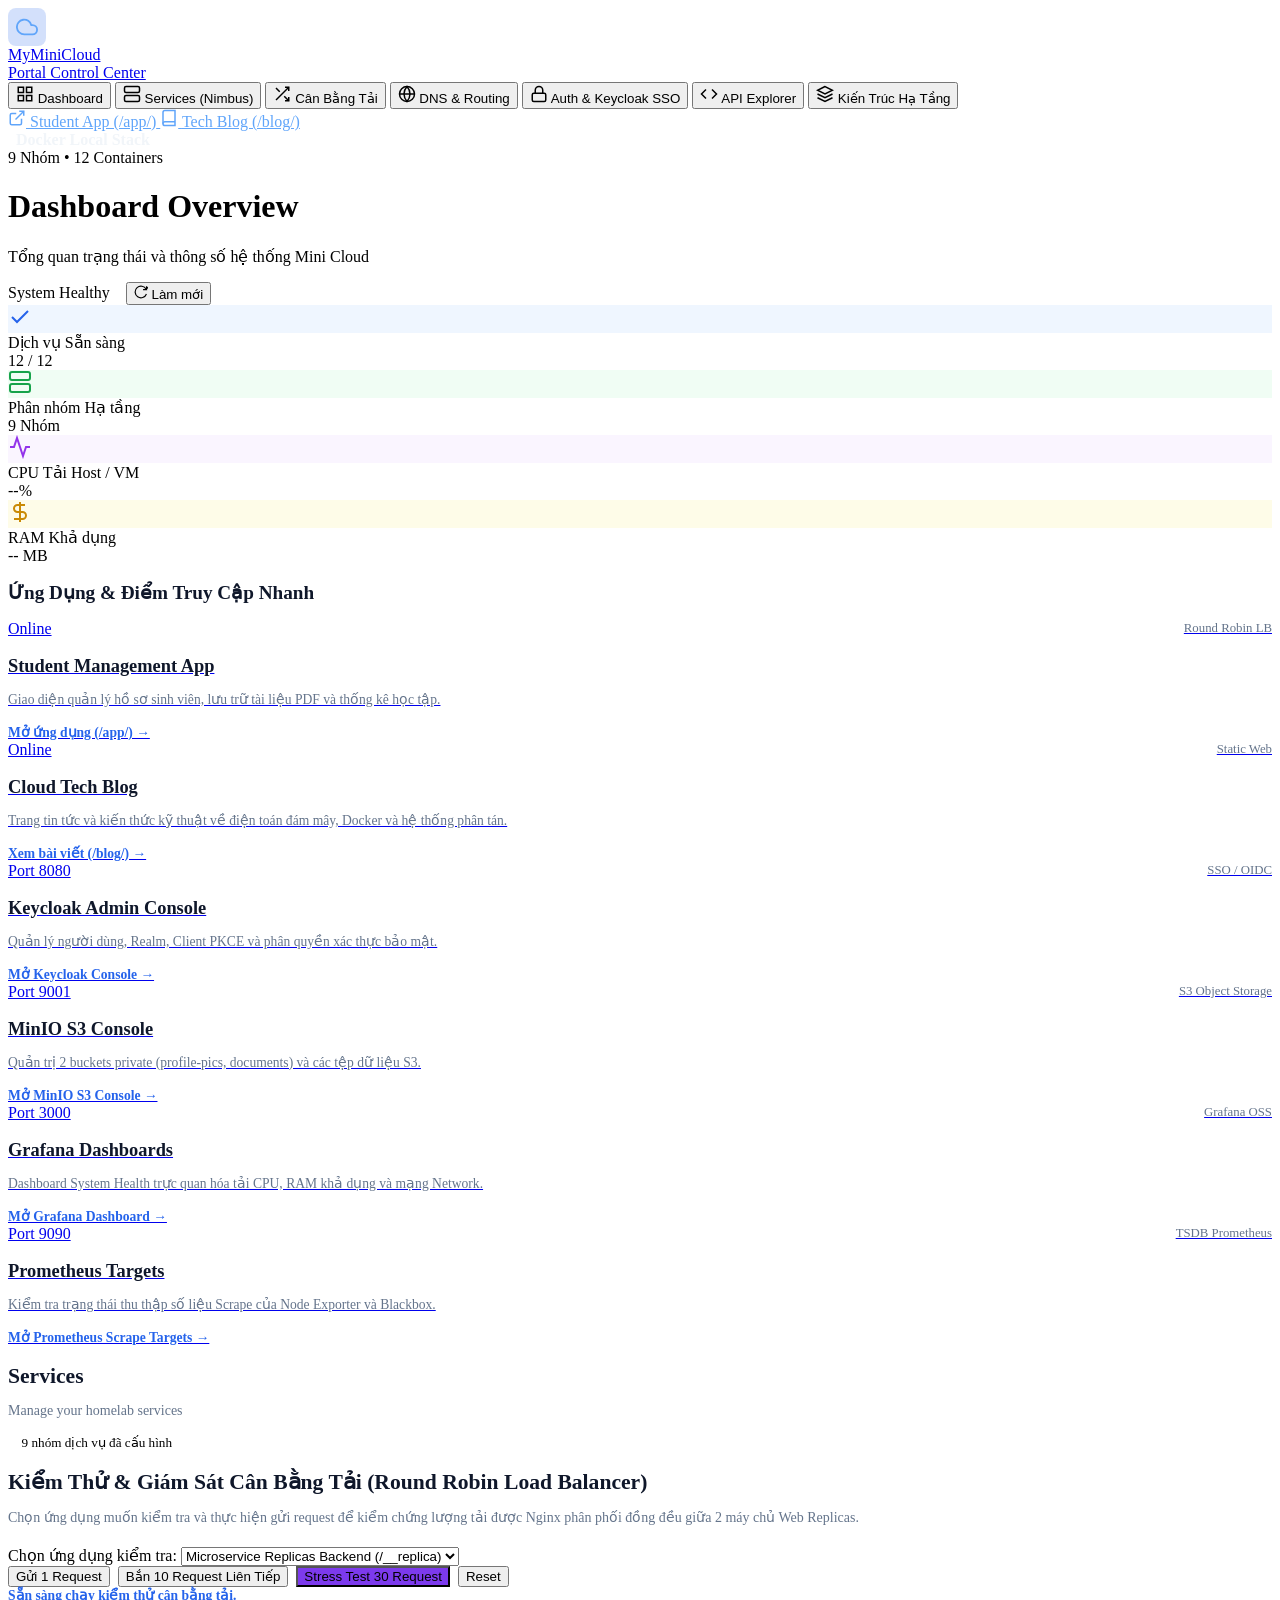
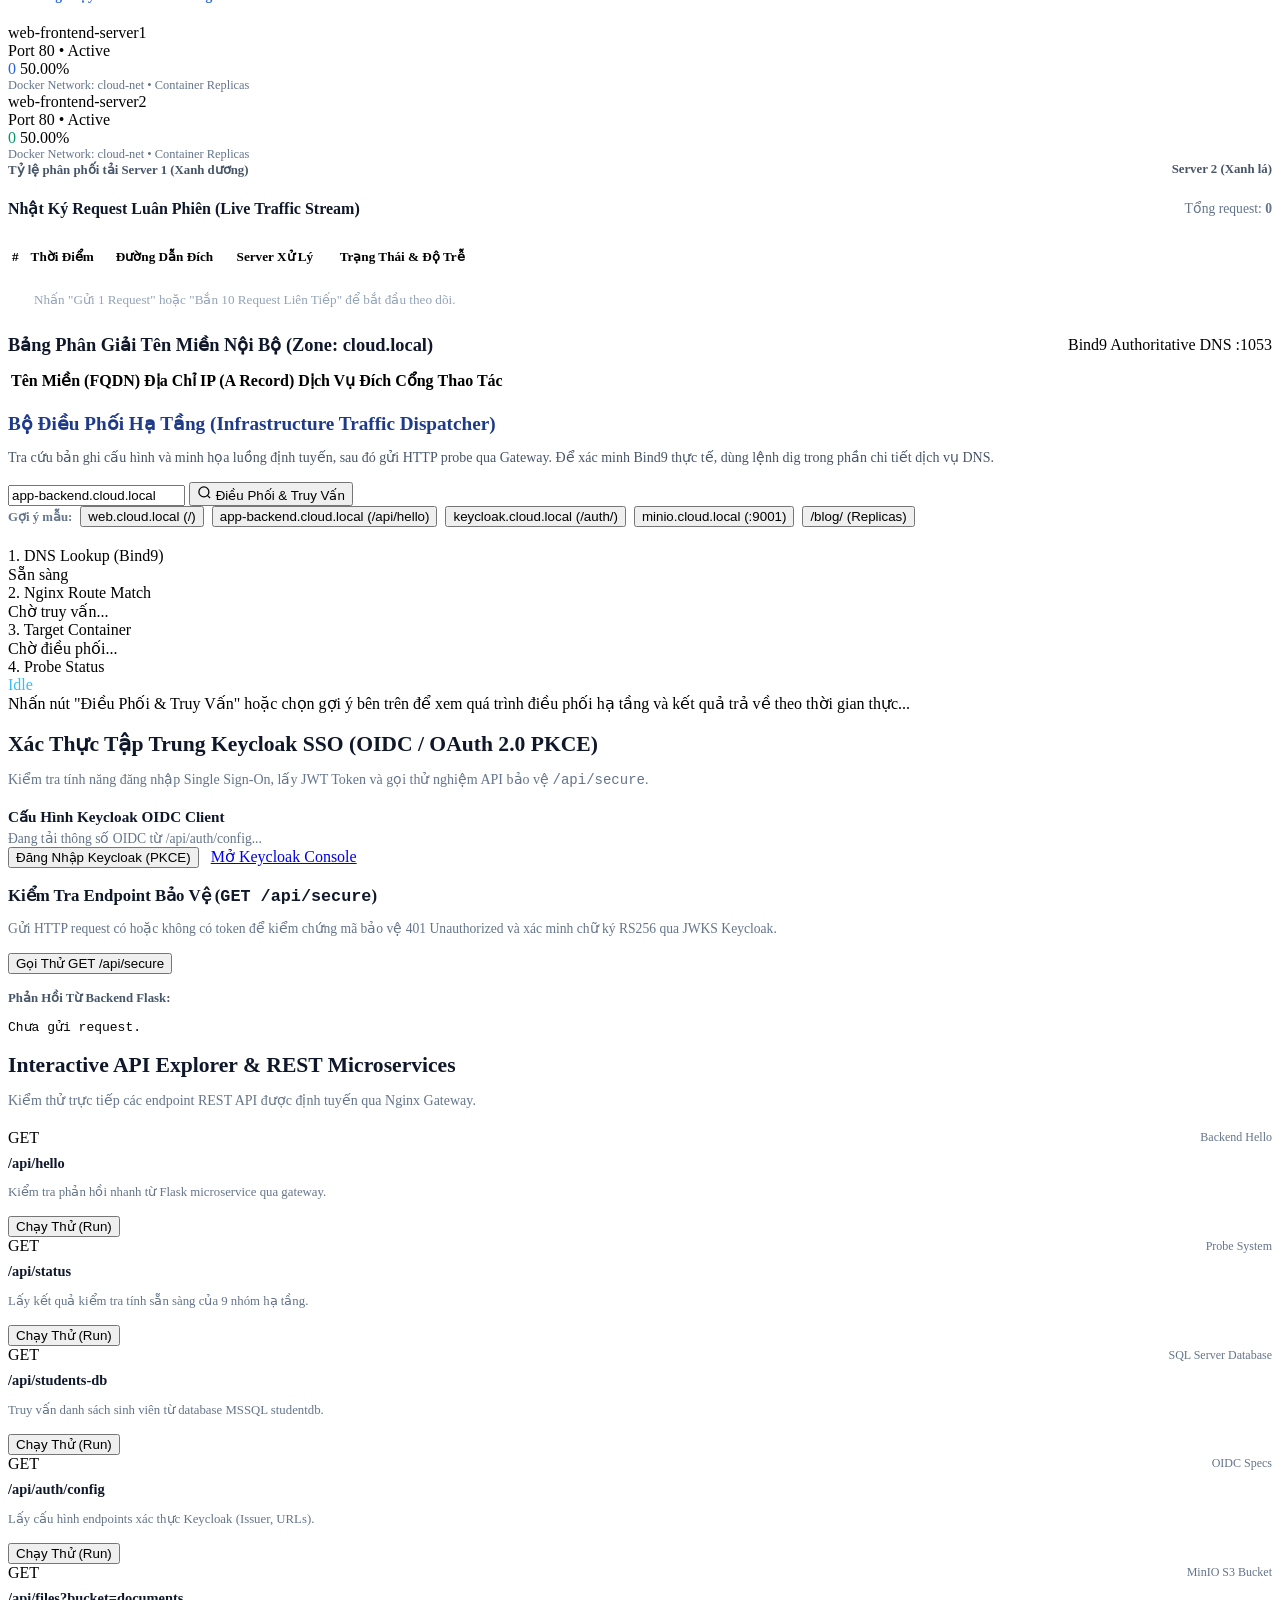
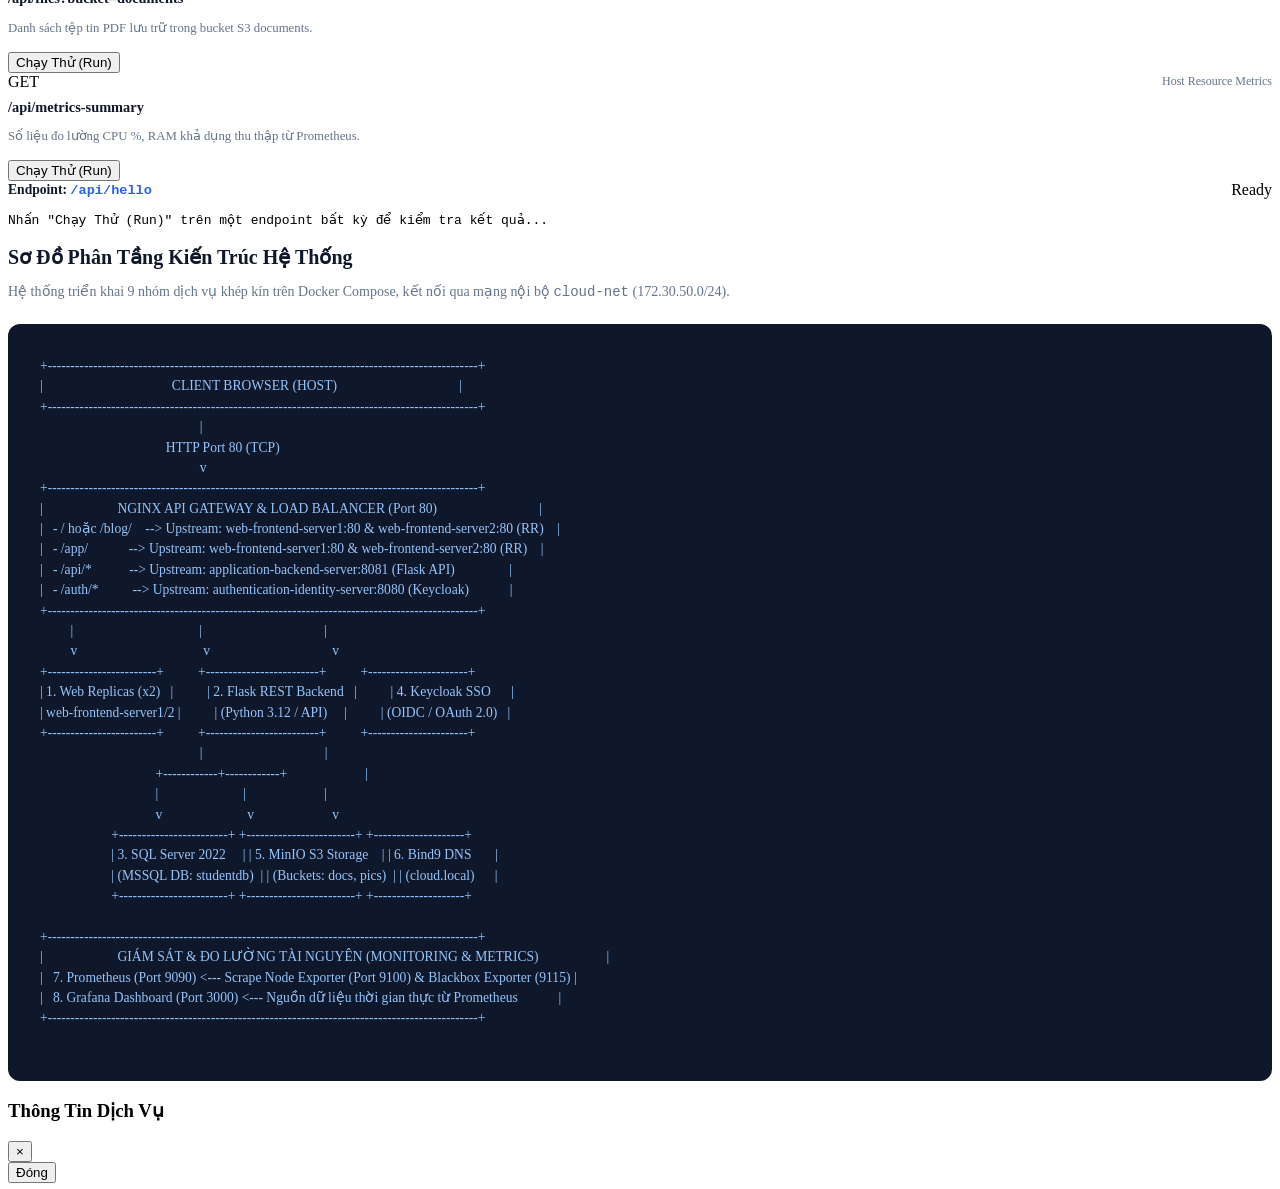
==== web/html/index.html @ 93f4e145 "fix: repair service navigation" ====
<!DOCTYPE html>
<html lang="vi">
<head>
  <meta charset="UTF-8">
  <meta name="viewport" content="width=device-width, initial-scale=1.0">
  <title>MyMiniCloud - Portal Control &amp; Infrastructure Dashboard</title>
  <link rel="icon" href="/assets/images/logo.svg" type="image/svg+xml">
  <link rel="stylesheet" href="/assets/css/common.css">
  <link rel="stylesheet" href="/assets/css/portal.css">
</head>
<body class="portal-body">

  <!-- Left Sidebar (Thanh Navigation bên trái theo thiết kế Nimbus) -->
  <aside class="portal-sidebar">
    <a href="/" class="portal-brand">
      <div class="brand-icon" style="background: rgba(37, 99, 235, 0.2); color: #60a5fa; width: 38px; height: 38px; border-radius: 8px; display: flex; align-items: center; justify-content: center;">
        <svg width="22" height="22" viewBox="0 0 24 24" fill="none" stroke="currentColor" stroke-width="2">
          <path d="M18 10h-1.26A8 8 0 1 0 9 20h9a5 5 0 0 0 0-10z"></path>
        </svg>
      </div>
      <div>
        <div class="portal-brand-title">MyMiniCloud</div>
        <div class="portal-brand-sub">Portal Control Center</div>
      </div>
    </a>

    <nav class="portal-nav-menu" aria-label="Portal Navigation">
      <button type="button" class="portal-nav-item active" data-tab="dashboard">
        <svg width="18" height="18" viewBox="0 0 24 24" fill="none" stroke="currentColor" stroke-width="2">
          <rect x="3" y="3" width="7" height="7"></rect>
          <rect x="14" y="3" width="7" height="7"></rect>
          <rect x="14" y="14" width="7" height="7"></rect>
          <rect x="3" y="14" width="7" height="7"></rect>
        </svg>
        <span>Dashboard</span>
      </button>

      <button type="button" class="portal-nav-item" data-tab="services">
        <svg width="18" height="18" viewBox="0 0 24 24" fill="none" stroke="currentColor" stroke-width="2">
          <rect x="2" y="2" width="20" height="8" rx="2" ry="2"></rect>
          <rect x="2" y="14" width="20" height="8" rx="2" ry="2"></rect>
          <line x1="6" y1="6" x2="6.01" y2="6"></line>
          <line x1="6" y1="18" x2="6.01" y2="18"></line>
        </svg>
        <span>Services (Nimbus)</span>
      </button>

      <button type="button" class="portal-nav-item" data-tab="loadbalancing">
        <svg width="18" height="18" viewBox="0 0 24 24" fill="none" stroke="currentColor" stroke-width="2">
          <polyline points="16 3 21 3 21 8"></polyline>
          <line x1="4" y1="20" x2="21" y2="3"></line>
          <polyline points="21 16 21 21 16 21"></polyline>
          <line x1="15" y1="15" x2="21" y2="21"></line>
          <line x1="4" y1="4" x2="9" y2="9"></line>
        </svg>
        <span>Cân Bằng Tải</span>
      </button>

      <button type="button" class="portal-nav-item" data-tab="dns">
        <svg width="18" height="18" viewBox="0 0 24 24" fill="none" stroke="currentColor" stroke-width="2">
          <circle cx="12" cy="12" r="10"></circle>
          <line x1="2" y1="12" x2="22" y2="12"></line>
          <path d="M12 2a15.3 15.3 0 0 1 4 10 15.3 15.3 0 0 1-4 10 15.3 15.3 0 0 1-4-10 15.3 15.3 0 0 1 4-10z"></path>
        </svg>
        <span>DNS &amp; Routing</span>
      </button>

      <button type="button" class="portal-nav-item" data-tab="auth">
        <svg width="18" height="18" viewBox="0 0 24 24" fill="none" stroke="currentColor" stroke-width="2">
          <rect x="3" y="11" width="18" height="11" rx="2" ry="2"></rect>
          <path d="M7 11V7a5 5 0 0 1 10 0v4"></path>
        </svg>
        <span>Auth &amp; Keycloak SSO</span>
      </button>

      <button type="button" class="portal-nav-item" data-tab="apidoc">
        <svg width="18" height="18" viewBox="0 0 24 24" fill="none" stroke="currentColor" stroke-width="2">
          <polyline points="16 18 22 12 16 6"></polyline>
          <polyline points="8 6 2 12 8 18"></polyline>
        </svg>
        <span>API Explorer</span>
      </button>

      <button type="button" class="portal-nav-item" data-tab="architecture">
        <svg width="18" height="18" viewBox="0 0 24 24" fill="none" stroke="currentColor" stroke-width="2">
          <polygon points="12 2 2 7 12 12 22 7 12 2"></polygon>
          <polyline points="2 17 12 22 22 17"></polyline>
          <polyline points="2 12 12 17 22 12"></polyline>
        </svg>
        <span>Kiến Trúc Hạ Tầng</span>
      </button>

      <div class="portal-nav-divider"></div>

      <a href="/app/" class="portal-nav-item" style="color: #60a5fa;">
        <svg width="18" height="18" viewBox="0 0 24 24" fill="none" stroke="currentColor" stroke-width="2">
          <path d="M18 13v6a2 2 0 0 1-2 2H5a2 2 0 0 1-2-2V8a2 2 0 0 1 2-2h6"></path>
          <polyline points="15 3 21 3 21 9"></polyline>
          <line x1="10" y1="14" x2="21" y2="3"></line>
        </svg>
        <span>Student App (/app/)</span>
      </a>

      <a href="/blog/" class="portal-nav-item" style="color: #60a5fa;">
        <svg width="18" height="18" viewBox="0 0 24 24" fill="none" stroke="currentColor" stroke-width="2">
          <path d="M4 19.5A2.5 2.5 0 0 1 6.5 17H20"></path>
          <path d="M6.5 2H20v20H6.5A2.5 2.5 0 0 1 4 19.5v-15A2.5 2.5 0 0 1 6.5 2z"></path>
        </svg>
        <span>Tech Blog (/blog/)</span>
      </a>
    </nav>

    <div class="portal-sidebar-footer">
      <div style="display: flex; align-items: center; gap: 0.5rem;">
        <span class="nimbus-status-dot"></span>
        <span style="font-weight: 600; color: #f1f5f9;">Docker Local Stack</span>
      </div>
      <div>9 Nhóm • 12 Containers</div>
    </div>
  </aside>

  <!-- Main Content Wrapper -->
  <div class="portal-main-wrapper">
    
    <!-- Topbar -->
    <header class="portal-topbar">
      <div class="topbar-page-info">
        <h1 id="portal-topbar-title">Dashboard Overview</h1>
        <p id="portal-topbar-desc">Tổng quan trạng thái và thông số hệ thống Mini Cloud</p>
      </div>

      <div style="display: flex; align-items: center; gap: 1rem;">
        <span class="badge badge-healthy" id="topbar-overall-badge">System Healthy</span>
        <button type="button" class="btn btn-secondary btn-sm" id="btn-refresh-portal-status" title="Làm mới trạng thái">
          <svg width="14" height="14" viewBox="0 0 24 24" fill="none" stroke="currentColor" stroke-width="2">
            <path d="M21.5 2v6h-6M21.34 15.57a10 10 0 1 1-.57-8.38l5.67-5.67"></path>
          </svg>
          Làm mới
        </button>
      </div>
    </header>

    <!-- Page Content Container -->
    <main class="portal-content-container">

      <!-- ================================================================= -->
      <!-- TAB 1: DASHBOARD (Overview Stats) -->
      <!-- ================================================================= -->
      <section class="portal-tab-pane active" id="tab-dashboard">
        
        <!-- Metrics Row (Làm tròn 2 chữ số sau dấu phẩy) -->
        <div class="overview-stats-grid">
          <div class="overview-stat-card">
            <div class="overview-icon-wrap" style="background-color: #eff6ff; color: #2563eb;">
              <svg width="24" height="24" viewBox="0 0 24 24" fill="none" stroke="currentColor" stroke-width="2">
                <polyline points="20 6 9 17 4 12"></polyline>
              </svg>
            </div>
            <div>
              <div class="stat-label-sm">Dịch vụ Sẵn sàng</div>
              <div class="stat-val-big" id="dash-stat-reachable">12 / 12</div>
            </div>
          </div>

          <div class="overview-stat-card">
            <div class="overview-icon-wrap" style="background-color: #f0fdf4; color: #16a34a;">
              <svg width="24" height="24" viewBox="0 0 24 24" fill="none" stroke="currentColor" stroke-width="2">
                <rect x="2" y="2" width="20" height="8" rx="2" ry="2"></rect>
                <rect x="2" y="14" width="20" height="8" rx="2" ry="2"></rect>
              </svg>
            </div>
            <div>
              <div class="stat-label-sm">Phân nhóm Hạ tầng</div>
              <div class="stat-val-big" id="dash-stat-groups">9 Nhóm</div>
            </div>
          </div>

          <div class="overview-stat-card">
            <div class="overview-icon-wrap" style="background-color: #faf5ff; color: #9333ea;">
              <svg width="24" height="24" viewBox="0 0 24 24" fill="none" stroke="currentColor" stroke-width="2">
                <path d="M22 12h-4l-3 9L9 3l-3 9H2"></path>
              </svg>
            </div>
            <div>
              <div class="stat-label-sm">CPU Tải Host / VM</div>
              <div class="stat-val-big" id="dash-stat-cpu">--%</div>
            </div>
          </div>

          <div class="overview-stat-card">
            <div class="overview-icon-wrap" style="background-color: #fefce8; color: #ca8a04;">
              <svg width="24" height="24" viewBox="0 0 24 24" fill="none" stroke="currentColor" stroke-width="2">
                <path d="M12 2v20M17 5H9.5a3.5 3.5 0 0 0 0 7h5a3.5 3.5 0 0 1 0 7H6"></path>
              </svg>
            </div>
            <div>
              <div class="stat-label-sm">RAM Khả dụng</div>
              <div class="stat-val-big" id="dash-stat-ram">-- MB</div>
            </div>
          </div>
        </div>

        <!-- Quick Access App Grid -->
        <h2 style="font-size: 1.2rem; font-weight: 700; color: #0f172a; margin-bottom: 1rem;">Ứng Dụng &amp; Điểm Truy Cập Nhanh</h2>
        <div class="quick-app-grid">
          
          <a href="/app/" class="quick-app-tile">
            <div>
              <div style="display: flex; align-items: center; justify-content: space-between; margin-bottom: 0.75rem;">
                <span class="badge badge-healthy">Online</span>
                <span style="font-size: 0.8rem; color: #64748b;">Round Robin LB</span>
              </div>
              <h3 style="font-size: 1.15rem; font-weight: 700; margin-bottom: 0.35rem; color: #0f172a;">Student Management App</h3>
              <p style="font-size: 0.85rem; color: #64748b; margin-bottom: 1rem;">
                Giao diện quản lý hồ sơ sinh viên, lưu trữ tài liệu PDF và thống kê học tập.
              </p>
            </div>
            <div style="font-size: 0.85rem; font-weight: 600; color: #2563eb; display: flex; align-items: center; gap: 0.35rem;">
              Mở ứng dụng (/app/) &rarr;
            </div>
          </a>

          <a href="/blog/" class="quick-app-tile">
            <div>
              <div style="display: flex; align-items: center; justify-content: space-between; margin-bottom: 0.75rem;">
                <span class="badge badge-healthy">Online</span>
                <span style="font-size: 0.8rem; color: #64748b;">Static Web</span>
              </div>
              <h3 style="font-size: 1.15rem; font-weight: 700; margin-bottom: 0.35rem; color: #0f172a;">Cloud Tech Blog</h3>
              <p style="font-size: 0.85rem; color: #64748b; margin-bottom: 1rem;">
                Trang tin tức và kiến thức kỹ thuật về điện toán đám mây, Docker và hệ thống phân tán.
              </p>
            </div>
            <div style="font-size: 0.85rem; font-weight: 600; color: #2563eb; display: flex; align-items: center; gap: 0.35rem;">
              Xem bài viết (/blog/) &rarr;
            </div>
          </a>

          <a href="/auth/" target="_blank" rel="noopener" class="quick-app-tile">
            <div>
              <div style="display: flex; align-items: center; justify-content: space-between; margin-bottom: 0.75rem;">
                <span class="badge badge-healthy">Port 8080</span>
                <span style="font-size: 0.8rem; color: #64748b;">SSO / OIDC</span>
              </div>
              <h3 style="font-size: 1.15rem; font-weight: 700; margin-bottom: 0.35rem; color: #0f172a;">Keycloak Admin Console</h3>
              <p style="font-size: 0.85rem; color: #64748b; margin-bottom: 1rem;">
                Quản lý người dùng, Realm, Client PKCE và phân quyền xác thực bảo mật.
              </p>
            </div>
            <div style="font-size: 0.85rem; font-weight: 600; color: #2563eb; display: flex; align-items: center; gap: 0.35rem;">
              Mở Keycloak Console &rarr;
            </div>
          </a>

          <a href="http://localhost:9001" target="_blank" rel="noopener" class="quick-app-tile">
            <div>
              <div style="display: flex; align-items: center; justify-content: space-between; margin-bottom: 0.75rem;">
                <span class="badge badge-healthy">Port 9001</span>
                <span style="font-size: 0.8rem; color: #64748b;">S3 Object Storage</span>
              </div>
              <h3 style="font-size: 1.15rem; font-weight: 700; margin-bottom: 0.35rem; color: #0f172a;">MinIO S3 Console</h3>
              <p style="font-size: 0.85rem; color: #64748b; margin-bottom: 1rem;">
                Quản trị 2 buckets private (profile-pics, documents) và các tệp dữ liệu S3.
              </p>
            </div>
            <div style="font-size: 0.85rem; font-weight: 600; color: #2563eb; display: flex; align-items: center; gap: 0.35rem;">
              Mở MinIO S3 Console &rarr;
            </div>
          </a>

          <a href="http://localhost:3000/d/mycloud-system" target="_blank" rel="noopener" class="quick-app-tile">
            <div>
              <div style="display: flex; align-items: center; justify-content: space-between; margin-bottom: 0.75rem;">
                <span class="badge badge-healthy">Port 3000</span>
                <span style="font-size: 0.8rem; color: #64748b;">Grafana OSS</span>
              </div>
              <h3 style="font-size: 1.15rem; font-weight: 700; margin-bottom: 0.35rem; color: #0f172a;">Grafana Dashboards</h3>
              <p style="font-size: 0.85rem; color: #64748b; margin-bottom: 1rem;">
                Dashboard System Health trực quan hóa tải CPU, RAM khả dụng và mạng Network.
              </p>
            </div>
            <div style="font-size: 0.85rem; font-weight: 600; color: #2563eb; display: flex; align-items: center; gap: 0.35rem;">
              Mở Grafana Dashboard &rarr;
            </div>
          </a>

          <a href="http://localhost:9090/targets" target="_blank" rel="noopener" class="quick-app-tile">
            <div>
              <div style="display: flex; align-items: center; justify-content: space-between; margin-bottom: 0.75rem;">
                <span class="badge badge-healthy">Port 9090</span>
                <span style="font-size: 0.8rem; color: #64748b;">TSDB Prometheus</span>
              </div>
              <h3 style="font-size: 1.15rem; font-weight: 700; margin-bottom: 0.35rem; color: #0f172a;">Prometheus Targets</h3>
              <p style="font-size: 0.85rem; color: #64748b; margin-bottom: 1rem;">
                Kiểm tra trạng thái thu thập số liệu Scrape của Node Exporter và Blackbox.
              </p>
            </div>
            <div style="font-size: 0.85rem; font-weight: 600; color: #2563eb; display: flex; align-items: center; gap: 0.35rem;">
              Mở Prometheus Scrape Targets &rarr;
            </div>
          </a>

        </div>
      </section>

      <!-- ================================================================= -->
      <!-- TAB 2: SERVICES (Theo chuẩn Thẻ Nimbus) -->
      <!-- ================================================================= -->
      <section class="portal-tab-pane" id="tab-services">
        <div class="services-header-row">
          <div>
            <h2 style="font-size: 1.35rem; font-weight: 800; color: #0f172a; margin-bottom: 0.25rem;">Services</h2>
            <p style="font-size: 0.875rem; color: #64748b;">Manage your homelab services</p>
          </div>
          <div>
            <span class="badge badge-healthy" style="padding: 0.5rem 0.85rem; font-size: 0.825rem;">
              9 nhóm dịch vụ đã cấu hình
            </span>
          </div>
        </div>

        <!-- Nimbus Services Grid (3 Cột) -->
        <div class="services-nimbus-grid" id="nimbus-services-grid">
          <!-- Rendered dynamically by portal.js -->
        </div>
      </section>

      <!-- ================================================================= -->
      <!-- TAB 3: LOAD BALANCING (Cân Bằng Tải Replicas - Dedicated Section) -->
      <!-- ================================================================= -->
      <section class="portal-tab-pane" id="tab-loadbalancing">
        <div class="lb-control-card">
          <div style="margin-bottom: 1.25rem;">
            <h2 style="font-size: 1.35rem; font-weight: 800; color: #0f172a; margin-bottom: 0.35rem;">
              Kiểm Thử &amp; Giám Sát Cân Bằng Tải (Round Robin Load Balancer)
            </h2>
            <p style="font-size: 0.875rem; color: #64748b;">
              Chọn ứng dụng muốn kiểm tra và thực hiện gửi request để kiểm chứng lượng tải được Nginx phân phối đồng đều giữa 2 máy chủ Web Replicas.
            </p>
          </div>

          <!-- Selector & Controls -->
          <div class="lb-toolbar-row">
            <div class="lb-select-group">
              <label for="lb-app-select" class="lb-select-label">Chọn ứng dụng kiểm tra:</label>
              <select id="lb-app-select" class="lb-app-select">
                <option value="/__replica">Microservice Replicas Backend (/__replica)</option>
                <option value="/blog/">Web Replicas - Static Blog (/blog/)</option>
                <option value="/app/">Web Replicas - Student App (/app/)</option>
                <option value="/">Portal Control Gateway (/)</option>
              </select>
            </div>

            <div style="display: flex; gap: 0.5rem; flex-wrap: wrap;">
              <button type="button" class="btn btn-secondary btn-sm" id="btn-lb-run-1">
                Gửi 1 Request
              </button>
              <button type="button" class="btn btn-primary btn-sm" id="btn-lb-run-10">
                Bắn 10 Request Liên Tiếp
              </button>
              <button type="button" class="btn btn-primary btn-sm" id="btn-lb-run-30" style="background-color: #7c3aed;">
                Stress Test 30 Request
              </button>
              <button type="button" class="btn btn-secondary btn-sm" id="btn-lb-reset" title="Đặt lại bộ đếm">
                Reset
              </button>
            </div>
          </div>

          <div style="font-size: 0.85rem; color: #2563eb; font-weight: 600; margin-bottom: 1.25rem;" id="lb-test-status-text">
            Sẵn sàng chạy kiểm thử cân bằng tải.
          </div>

          <!-- 2 Server Cards -->
          <div class="lb-servers-display">
            <!-- Server 1 -->
            <div class="lb-server-metric-box" id="lb-box-server1">
              <div class="lb-server-top">
                <div class="lb-server-title">web-frontend-server1</div>
                <span class="badge badge-healthy">Port 80 • Active</span>
              </div>
              <div class="lb-stat-count-row">
                <span class="lb-stat-number" style="color: #2563eb;" id="lb-count-server1">0</span>
                <span class="lb-stat-percent" id="lb-pct-server1">50.00%</span>
              </div>
              <div class="lb-meter-track">
                <div class="lb-meter-fill lb-fill-s1" id="lb-bar-server1" style="width: 50%;"></div>
              </div>
              <div style="font-size: 0.775rem; color: #64748b;">Docker Network: cloud-net • Container Replicas</div>
            </div>

            <!-- Server 2 -->
            <div class="lb-server-metric-box" id="lb-box-server2">
              <div class="lb-server-top">
                <div class="lb-server-title">web-frontend-server2</div>
                <span class="badge badge-healthy">Port 80 • Active</span>
              </div>
              <div class="lb-stat-count-row">
                <span class="lb-stat-number" style="color: #059669;" id="lb-count-server2">0</span>
                <span class="lb-stat-percent" id="lb-pct-server2">50.00%</span>
              </div>
              <div class="lb-meter-track">
                <div class="lb-meter-fill lb-fill-s2" id="lb-bar-server2" style="width: 50%;"></div>
              </div>
              <div style="font-size: 0.775rem; color: #64748b;">Docker Network: cloud-net • Container Replicas</div>
            </div>
          </div>

          <!-- Combined Progress Bar -->
          <div class="lb-combined-bar-wrap">
            <div style="display: flex; justify-content: space-between; font-size: 0.8rem; font-weight: 600; color: #475569; margin-bottom: 0.35rem;">
              <span>Tỷ lệ phân phối tải Server 1 (Xanh dương)</span>
              <span>Server 2 (Xanh lá)</span>
            </div>
            <div class="lb-combined-bar-track">
              <div class="lb-combined-fill-s1" id="lb-comb-bar-s1" style="width: 50%;"></div>
              <div class="lb-combined-fill-s2" id="lb-comb-bar-s2" style="width: 50%;"></div>
            </div>
          </div>

          <!-- Live Log Stream Table -->
          <div>
            <div style="display: flex; justify-content: space-between; align-items: center; margin-bottom: 0.75rem;">
              <h3 style="font-size: 1rem; font-weight: 700; color: #0f172a;">Nhật Ký Request Luân Phiên (Live Traffic Stream)</h3>
              <span style="font-size: 0.85rem; color: #64748b;">Tổng request: <strong id="lb-total-requests-count">0</strong></span>
            </div>

            <div class="lb-log-table-wrap">
              <table class="table" style="margin-bottom: 0; font-size: 0.825rem;">
                <thead>
                  <tr>
                    <th>#</th>
                    <th>Thời Điểm</th>
                    <th>Đường Dẫn Đích</th>
                    <th>Server Xử Lý</th>
                    <th>Trạng Thái &amp; Độ Trễ</th>
                  </tr>
                </thead>
                <tbody id="lb-log-table-body">
                  <tr>
                    <td colspan="5" style="text-align: center; color: #94a3b8; padding: 1.5rem;">
                      Nhấn "Gửi 1 Request" hoặc "Bắn 10 Request Liên Tiếp" để bắt đầu theo dõi.
                    </td>
                  </tr>
                </tbody>
              </table>
            </div>
          </div>
        </div>
      </section>

      <!-- ================================================================= -->
      <!-- TAB 4: DNS & ROUTING (Danh sách link copy & Bộ điều phối hạ tầng) -->
      <!-- ================================================================= -->
      <section class="portal-tab-pane" id="tab-dns">
        
        <!-- Bảng Danh Sách Link Mở Web & Cho Phép Copy (Dạng Bảng) -->
        <div class="dns-list-card">
          <div style="display: flex; align-items: center; justify-content: space-between; margin-bottom: 0.75rem;">
            <h3 style="font-size: 1.15rem; font-weight: 700; color: #0f172a; margin: 0;">Bảng Phân Giải Tên Miền Nội Bộ (Zone: cloud.local)</h3>
            <span class="badge badge-healthy">Bind9 Authoritative DNS :1053</span>
          </div>

          <div style="width: 100%; overflow-x: auto;">
            <table class="dns-data-table">
              <thead>
                <tr>
                  <th>Tên Miền (FQDN)</th>
                  <th>Địa Chỉ IP (A Record)</th>
                  <th>Dịch Vụ Đích</th>
                  <th>Cổng</th>
                  <th style="text-align: right;">Thao Tác</th>
                </tr>
              </thead>
              <tbody id="dns-records-table-body">
                <!-- Rendered dynamically by portal.js -->
              </tbody>
            </table>
          </div>
        </div>

        <!-- Bộ Điều Phối Hạ Tầng Tìm Kiếm -->
        <div class="dns-router-box">
          <div style="margin-bottom: 1rem;">
            <h3 style="font-size: 1.2rem; font-weight: 700; color: #1e3a8a; margin-bottom: 0.25rem;">
              Bộ Điều Phối Hạ Tầng (Infrastructure Traffic Dispatcher)
            </h3>
            <p style="font-size: 0.875rem; color: #475569;">
              Tra cứu bản ghi cấu hình và minh họa luồng định tuyến, sau đó gửi HTTP probe qua Gateway. Để xác minh Bind9 thực tế, dùng lệnh dig trong phần chi tiết dịch vụ DNS.
            </p>
          </div>

          <div class="dns-search-row">
            <input type="text" id="dns-dispatcher-input" class="dns-search-input" 
                   placeholder="Nhập tên miền hoặc URI, ví dụ: app-backend.cloud.local hoặc /api/hello hoặc minio.cloud.local..."
                   value="app-backend.cloud.local">
            <button type="button" class="btn btn-primary" id="btn-dispatch-query" style="white-space: nowrap;">
              <svg width="15" height="15" viewBox="0 0 24 24" fill="none" stroke="currentColor" stroke-width="2">
                <circle cx="11" cy="11" r="8"></circle>
                <line x1="21" y1="21" x2="16.65" y2="16.65"></line>
              </svg>
              Điều Phối &amp; Truy Vấn
            </button>
          </div>

          <div style="display: flex; gap: 0.5rem; flex-wrap: wrap; align-items: center; margin-bottom: 1.25rem;">
            <span style="font-size: 0.8rem; font-weight: 600; color: #64748b;">Gợi ý mẫu:</span>
            <button type="button" class="btn btn-secondary btn-sm" data-preset-query="web.cloud.local">web.cloud.local (/)</button>
            <button type="button" class="btn btn-secondary btn-sm" data-preset-query="app-backend.cloud.local">app-backend.cloud.local (/api/hello)</button>
            <button type="button" class="btn btn-secondary btn-sm" data-preset-query="keycloak.cloud.local">keycloak.cloud.local (/auth/)</button>
            <button type="button" class="btn btn-secondary btn-sm" data-preset-query="minio.cloud.local">minio.cloud.local (:9001)</button>
            <button type="button" class="btn btn-secondary btn-sm" data-preset-query="/blog/">/blog/ (Replicas)</button>
          </div>

          <div class="routing-pipeline-box">
            <div class="pipeline-steps">
              <div class="pipeline-step-item">
                <div class="step-label">1. DNS Lookup (Bind9)</div>
                <div class="step-val" id="pipe-step-dns">Sẵn sàng</div>
              </div>
              <div class="pipeline-step-item">
                <div class="step-label">2. Nginx Route Match</div>
                <div class="step-val" id="pipe-step-route">Chờ truy vấn...</div>
              </div>
              <div class="pipeline-step-item">
                <div class="step-label">3. Target Container</div>
                <div class="step-val" id="pipe-step-target">Chờ điều phối...</div>
              </div>
              <div class="pipeline-step-item">
                <div class="step-label">4. Probe Status</div>
                <div class="step-val" id="pipe-step-status" style="color: #38bdf8;">Idle</div>
              </div>
            </div>

            <div class="pipeline-result-console" id="pipe-console-output">Nhấn nút "Điều Phối &amp; Truy Vấn" hoặc chọn gợi ý bên trên để xem quá trình điều phối hạ tầng và kết quả trả về theo thời gian thực...</div>
          </div>
        </div>

      </section>

      <!-- ================================================================= -->
      <!-- TAB 5: AUTH & KEYCLOAK SSO TEST (Đưa sang Portal Control) -->
      <!-- ================================================================= -->
      <section class="portal-tab-pane" id="tab-auth">
        <div class="auth-panel-card">
          <div style="margin-bottom: 1.25rem;">
            <h2 style="font-size: 1.35rem; font-weight: 800; color: #0f172a; margin-bottom: 0.35rem;">
              Xác Thực Tập Trung Keycloak SSO (OIDC / OAuth 2.0 PKCE)
            </h2>
            <p style="font-size: 0.875rem; color: #64748b;">
              Kiểm tra tính năng đăng nhập Single Sign-On, lấy JWT Token và gọi thử nghiệm API bảo vệ <code>/api/secure</code>.
            </p>
          </div>

          <div class="auth-status-banner">
            <div>
              <div style="font-size: 0.95rem; font-weight: 700; color: #0f172a; margin-bottom: 0.25rem;">
                Cấu Hình Keycloak OIDC Client
              </div>
              <div id="portal-auth-desc" style="font-size: 0.85rem; color: #64748b;">
                Đang tải thông số OIDC từ /api/auth/config...
              </div>
            </div>

            <div style="display: flex; gap: 0.75rem;">
              <button type="button" class="btn btn-primary btn-sm" id="btn-portal-kc-login">
                Đăng Nhập Keycloak (PKCE)
              </button>
              <a href="/auth/" target="_blank" rel="noopener" class="btn btn-secondary btn-sm">
                Mở Keycloak Console
              </a>
            </div>
          </div>

          <div>
            <h3 style="font-size: 1.05rem; font-weight: 700; color: #0f172a; margin-bottom: 0.5rem;">
              Kiểm Tra Endpoint Bảo Vệ (<code>GET /api/secure</code>)
            </h3>
            <p style="font-size: 0.85rem; color: #64748b; margin-bottom: 1rem;">
              Gửi HTTP request có hoặc không có token để kiểm chứng mã bảo vệ 401 Unauthorized và xác minh chữ ký RS256 qua JWKS Keycloak.
            </p>

            <button type="button" class="btn btn-secondary btn-sm" id="btn-portal-test-secure">
              Gọi Thử GET /api/secure
            </button>

            <div style="margin-top: 1rem;">
              <div style="font-size: 0.8rem; font-weight: 600; color: #475569; margin-bottom: 0.35rem;">Phản Hồi Từ Backend Flask:</div>
              <pre class="token-viewer-box" id="portal-secure-result">Chưa gửi request.</pre>
            </div>
          </div>
        </div>
      </section>

      <!-- ================================================================= -->
      <!-- TAB 6: API EXPLORER (Kiểm thử trực tiếp API trong Portal Control) -->
      <!-- ================================================================= -->
      <section class="portal-tab-pane" id="tab-apidoc">
        <div class="auth-panel-card">
          <div style="margin-bottom: 1.25rem;">
            <h2 style="font-size: 1.35rem; font-weight: 800; color: #0f172a; margin-bottom: 0.35rem;">
              Interactive API Explorer &amp; REST Microservices
            </h2>
            <p style="font-size: 0.875rem; color: #64748b;">
              Kiểm thử trực tiếp các endpoint REST API được định tuyến qua Nginx Gateway.
            </p>
          </div>

          <div class="api-endpoint-grid">
            
            <div class="api-endpoint-card">
              <div>
                <div style="display: flex; align-items: center; justify-content: space-between; margin-bottom: 0.5rem;">
                  <span class="api-method-badge method-get">GET</span>
                  <span style="font-size: 0.75rem; color: #64748b;">Backend Hello</span>
                </div>
                <div style="font-family: var(--font-mono); font-size: 0.9rem; font-weight: 700; color: #0f172a; margin-bottom: 0.35rem;">
                  /api/hello
                </div>
                <p style="font-size: 0.8rem; color: #64748b; margin-bottom: 1rem;">
                  Kiểm tra phản hồi nhanh từ Flask microservice qua gateway.
                </p>
              </div>
              <button type="button" class="btn btn-secondary btn-sm" data-run-endpoint="/api/hello">Chạy Thử (Run)</button>
            </div>

            <div class="api-endpoint-card">
              <div>
                <div style="display: flex; align-items: center; justify-content: space-between; margin-bottom: 0.5rem;">
                  <span class="api-method-badge method-get">GET</span>
                  <span style="font-size: 0.75rem; color: #64748b;">Probe System</span>
                </div>
                <div style="font-family: var(--font-mono); font-size: 0.9rem; font-weight: 700; color: #0f172a; margin-bottom: 0.35rem;">
                  /api/status
                </div>
                <p style="font-size: 0.8rem; color: #64748b; margin-bottom: 1rem;">
                  Lấy kết quả kiểm tra tính sẵn sàng của 9 nhóm hạ tầng.
                </p>
              </div>
              <button type="button" class="btn btn-secondary btn-sm" data-run-endpoint="/api/status">Chạy Thử (Run)</button>
            </div>

            <div class="api-endpoint-card">
              <div>
                <div style="display: flex; align-items: center; justify-content: space-between; margin-bottom: 0.5rem;">
                  <span class="api-method-badge method-get">GET</span>
                  <span style="font-size: 0.75rem; color: #64748b;">SQL Server Database</span>
                </div>
                <div style="font-family: var(--font-mono); font-size: 0.9rem; font-weight: 700; color: #0f172a; margin-bottom: 0.35rem;">
                  /api/students-db
                </div>
                <p style="font-size: 0.8rem; color: #64748b; margin-bottom: 1rem;">
                  Truy vấn danh sách sinh viên từ database MSSQL studentdb.
                </p>
              </div>
              <button type="button" class="btn btn-secondary btn-sm" data-run-endpoint="/api/students-db">Chạy Thử (Run)</button>
            </div>

            <div class="api-endpoint-card">
              <div>
                <div style="display: flex; align-items: center; justify-content: space-between; margin-bottom: 0.5rem;">
                  <span class="api-method-badge method-get">GET</span>
                  <span style="font-size: 0.75rem; color: #64748b;">OIDC Specs</span>
                </div>
                <div style="font-family: var(--font-mono); font-size: 0.9rem; font-weight: 700; color: #0f172a; margin-bottom: 0.35rem;">
                  /api/auth/config
                </div>
                <p style="font-size: 0.8rem; color: #64748b; margin-bottom: 1rem;">
                  Lấy cấu hình endpoints xác thực Keycloak (Issuer, URLs).
                </p>
              </div>
              <button type="button" class="btn btn-secondary btn-sm" data-run-endpoint="/api/auth/config">Chạy Thử (Run)</button>
            </div>

            <div class="api-endpoint-card">
              <div>
                <div style="display: flex; align-items: center; justify-content: space-between; margin-bottom: 0.5rem;">
                  <span class="api-method-badge method-get">GET</span>
                  <span style="font-size: 0.75rem; color: #64748b;">MinIO S3 Bucket</span>
                </div>
                <div style="font-family: var(--font-mono); font-size: 0.9rem; font-weight: 700; color: #0f172a; margin-bottom: 0.35rem;">
                  /api/files?bucket=documents
                </div>
                <p style="font-size: 0.8rem; color: #64748b; margin-bottom: 1rem;">
                  Danh sách tệp tin PDF lưu trữ trong bucket S3 documents.
                </p>
              </div>
              <button type="button" class="btn btn-secondary btn-sm" data-run-endpoint="/api/files?bucket=documents">Chạy Thử (Run)</button>
            </div>

            <div class="api-endpoint-card">
              <div>
                <div style="display: flex; align-items: center; justify-content: space-between; margin-bottom: 0.5rem;">
                  <span class="api-method-badge method-get">GET</span>
                  <span style="font-size: 0.75rem; color: #64748b;">Host Resource Metrics</span>
                </div>
                <div style="font-family: var(--font-mono); font-size: 0.9rem; font-weight: 700; color: #0f172a; margin-bottom: 0.35rem;">
                  /api/metrics-summary
                </div>
                <p style="font-size: 0.8rem; color: #64748b; margin-bottom: 1rem;">
                  Số liệu đo lường CPU %, RAM khả dụng thu thập từ Prometheus.
                </p>
              </div>
              <button type="button" class="btn btn-secondary btn-sm" data-run-endpoint="/api/metrics-summary">Chạy Thử (Run)</button>
            </div>

          </div>

          <!-- Console Output Box -->
          <div>
            <div style="display: flex; justify-content: space-between; align-items: center; margin-bottom: 0.5rem;">
              <div style="font-size: 0.85rem; font-weight: 700; color: #0f172a;">
                Endpoint: <code id="api-explorer-target-url" style="color: #2563eb;">/api/hello</code>
              </div>
              <span class="badge badge-healthy" id="api-explorer-status">Ready</span>
            </div>
            <pre class="token-viewer-box" id="api-explorer-result">Nhấn "Chạy Thử (Run)" trên một endpoint bất kỳ để kiểm tra kết quả...</pre>
          </div>

        </div>
      </section>

      <!-- ================================================================= -->
      <!-- TAB 7: ARCHITECTURE (Sơ đồ kiến trúc) -->
      <!-- ================================================================= -->
      <section class="portal-tab-pane" id="tab-architecture">
        <div class="dns-list-card">
          <h2 style="font-size: 1.25rem; font-weight: 700; color: #0f172a; margin-bottom: 0.5rem;">Sơ Đồ Phân Tầng Kiến Trúc Hệ Thống</h2>
          <p style="font-size: 0.875rem; color: #64748b; margin-bottom: 1.5rem;">
            Hệ thống triển khai 9 nhóm dịch vụ khép kín trên Docker Compose, kết nối qua mạng nội bộ <code>cloud-net</code> (172.30.50.0/24).
          </p>

          <div style="background-color: #0f172a; border-radius: 12px; padding: 2rem; color: #e2e8f0; overflow-x: auto;">
            <pre style="font-family: var(--font-mono); font-size: 0.85rem; line-height: 1.5; color: #93c5fd; margin: 0;">
+-----------------------------------------------------------------------------------------------+
|                                      CLIENT BROWSER (HOST)                                    |
+-----------------------------------------------------------------------------------------------+
                                               |
                                     HTTP Port 80 (TCP)
                                               v
+-----------------------------------------------------------------------------------------------+
|                      NGINX API GATEWAY &amp; LOAD BALANCER (Port 80)                              |
|   - / hoặc /blog/    --> Upstream: web-frontend-server1:80 &amp; web-frontend-server2:80 (RR)    |
|   - /app/            --> Upstream: web-frontend-server1:80 &amp; web-frontend-server2:80 (RR)    |
|   - /api/*           --> Upstream: application-backend-server:8081 (Flask API)                |
|   - /auth/*          --> Upstream: authentication-identity-server:8080 (Keycloak)            |
+-----------------------------------------------------------------------------------------------+
         |                                     |                                    |
         v                                     v                                    v
+------------------------+          +-------------------------+          +----------------------+
| 1. Web Replicas (x2)   |          | 2. Flask REST Backend   |          | 4. Keycloak SSO      |
| web-frontend-server1/2 |          | (Python 3.12 / API)     |          | (OIDC / OAuth 2.0)   |
+------------------------+          +-------------------------+          +----------------------+
                                               |                                    |
                                  +------------+------------+                       |
                                  |                         |                       |
                                  v                         v                       v
                     +------------------------+ +------------------------+ +--------------------+
                     | 3. SQL Server 2022     | | 5. MinIO S3 Storage    | | 6. Bind9 DNS       |
                     | (MSSQL DB: studentdb)  | | (Buckets: docs, pics)  | | (cloud.local)      |
                     +------------------------+ +------------------------+ +--------------------+

+-----------------------------------------------------------------------------------------------+
|                      GIÁM SÁT &amp; ĐO LƯỜNG TÀI NGUYÊN (MONITORING &amp; METRICS)                    |
|   7. Prometheus (Port 9090) <--- Scrape Node Exporter (Port 9100) &amp; Blackbox Exporter (9115) |
|   8. Grafana Dashboard (Port 3000) <--- Nguồn dữ liệu thời gian thực từ Prometheus            |
+-----------------------------------------------------------------------------------------------+
            </pre>
          </div>
        </div>
      </section>

    </main>
  </div>

  <!-- Modal Chi Tiết Dịch Vụ -->
  <div class="modal-backdrop" id="service-modal" role="dialog" aria-modal="true" aria-hidden="true">
    <div class="modal-card">
      <div class="modal-header">
        <h3 id="modal-service-title">Thông Tin Dịch Vụ</h3>
        <button type="button" class="btn-close-modal" data-close-modal aria-label="Đóng">&times;</button>
      </div>
      <div class="modal-body" id="modal-service-content">
        <!-- Rendered dynamically -->
      </div>
      <div class="modal-footer">
        <button type="button" class="btn btn-secondary" data-close-modal>Đóng</button>
      </div>
    </div>
  </div>

  <!-- Scripts -->
  <script src="/assets/js/portal.js?v=service-links-20261110"></script>
</body>
</html>
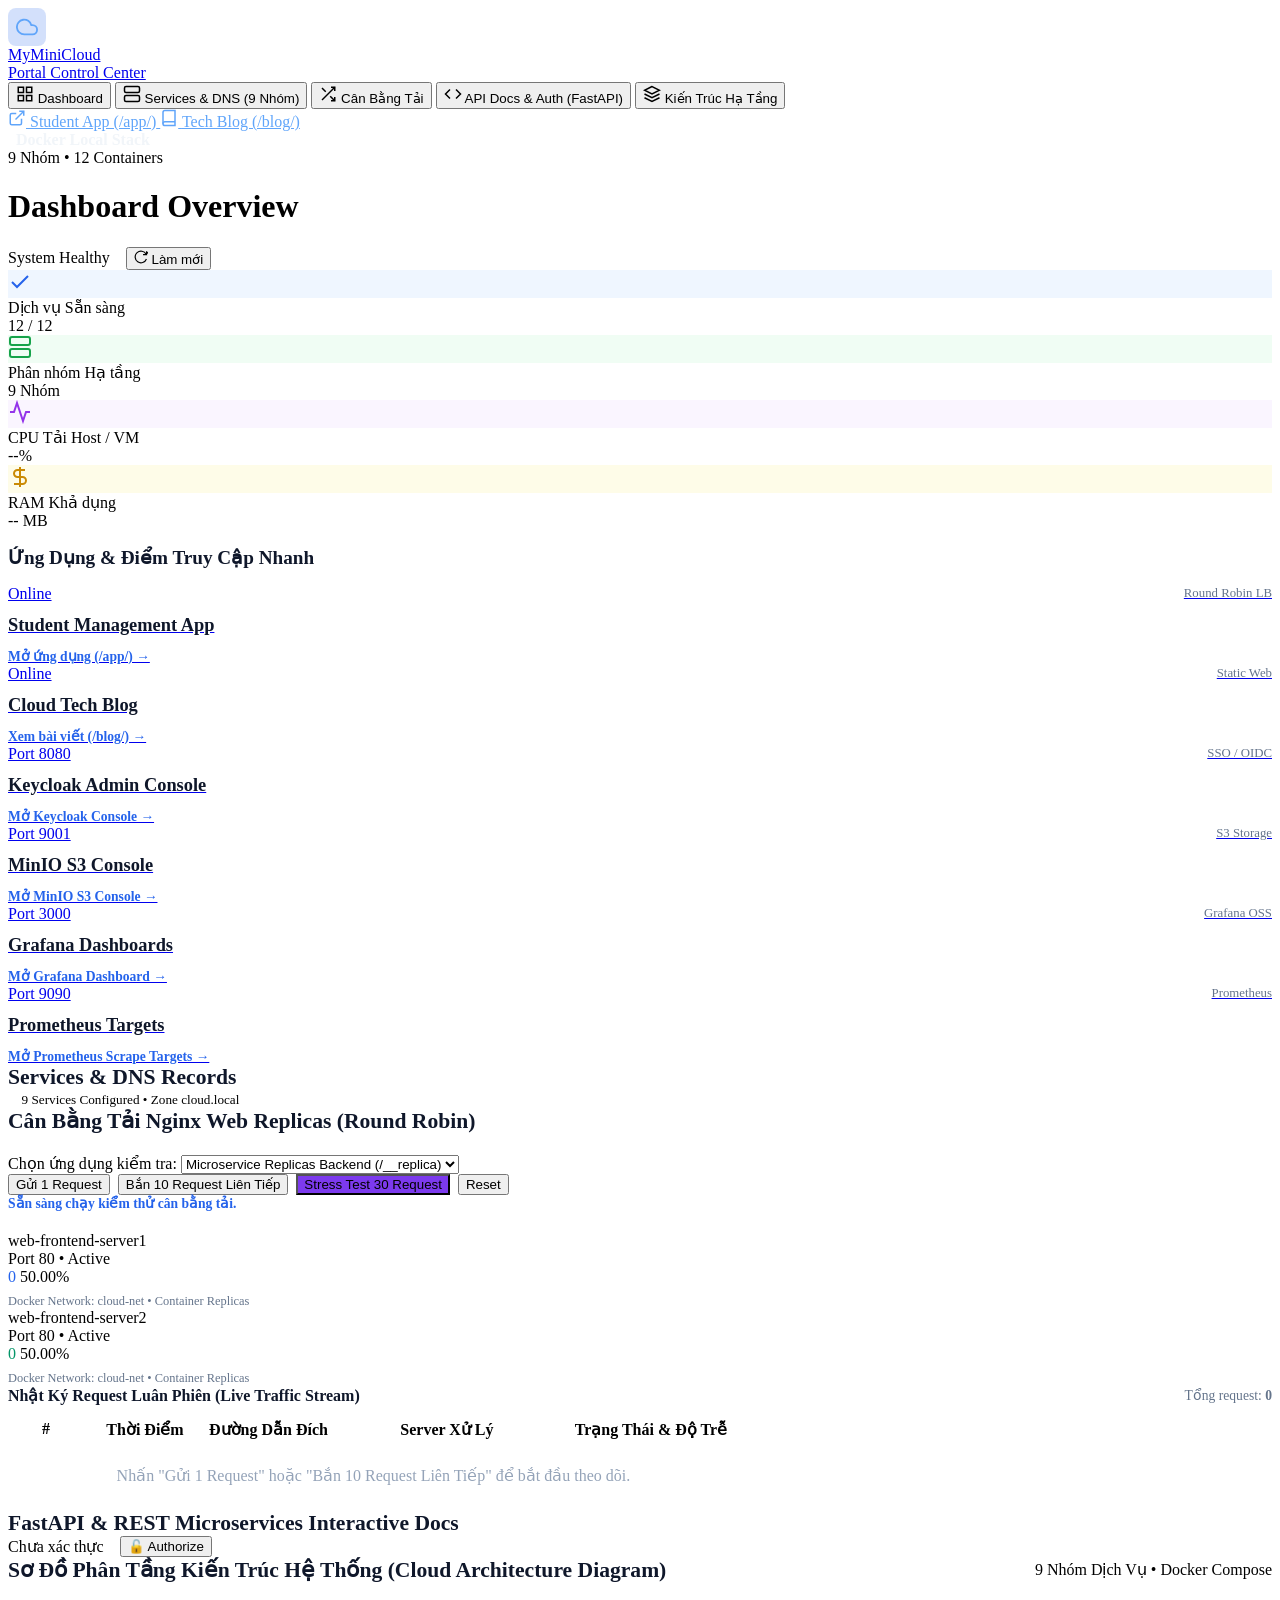
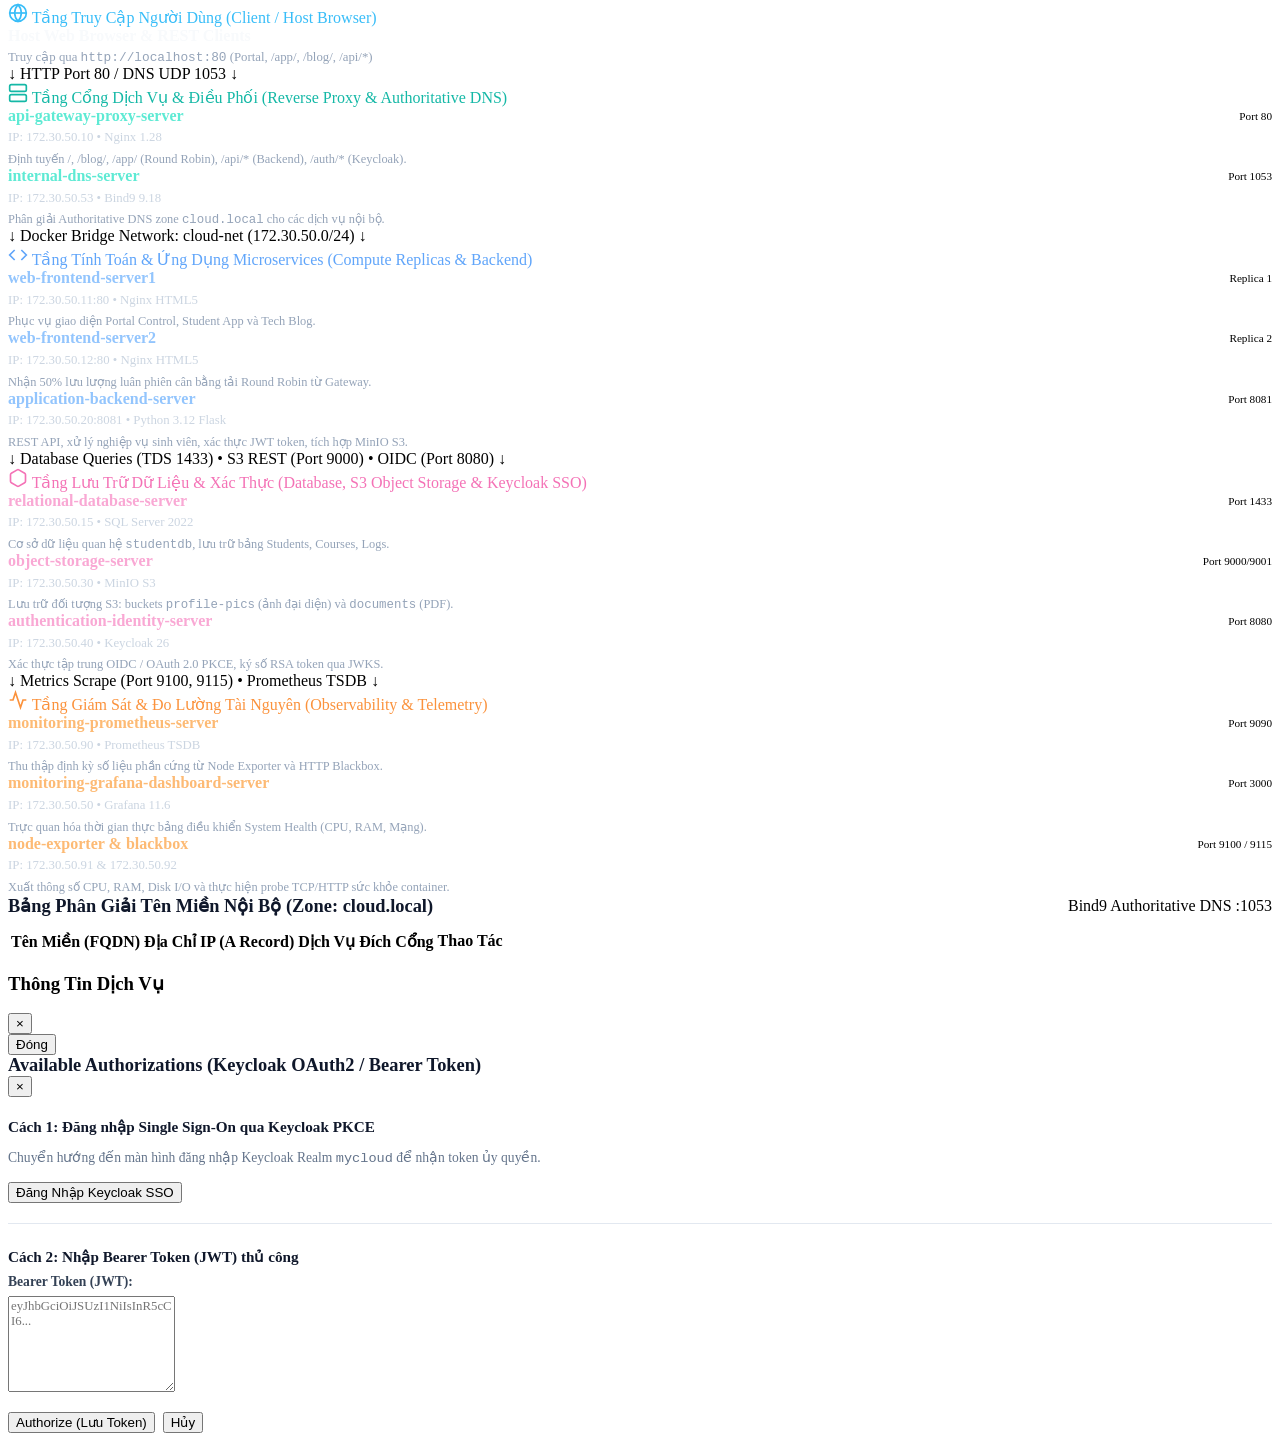
==== commit fe3c8595: "feat: improve portal diagram" ====
--- a/web/html/index.html
+++ b/web/html/index.html
@@ -3,7 +3,7 @@
 <head>
   <meta charset="UTF-8">
   <meta name="viewport" content="width=device-width, initial-scale=1.0">
-  <title>MyMiniCloud - Portal Control &amp; Infrastructure Dashboard</title>
+  <title>MyMiniCloud - Portal Control Center</title>
   <link rel="icon" href="/assets/images/logo.svg" type="image/svg+xml">
   <link rel="stylesheet" href="/assets/css/common.css">
   <link rel="stylesheet" href="/assets/css/portal.css">
@@ -42,7 +42,7 @@
           <line x1="6" y1="6" x2="6.01" y2="6"></line>
           <line x1="6" y1="18" x2="6.01" y2="18"></line>
         </svg>
-        <span>Services (Nimbus)</span>
+        <span>Services &amp; DNS (9 Nhóm)</span>
       </button>
 
       <button type="button" class="portal-nav-item" data-tab="loadbalancing">
@@ -56,29 +56,12 @@
         <span>Cân Bằng Tải</span>
       </button>
 
-      <button type="button" class="portal-nav-item" data-tab="dns">
-        <svg width="18" height="18" viewBox="0 0 24 24" fill="none" stroke="currentColor" stroke-width="2">
-          <circle cx="12" cy="12" r="10"></circle>
-          <line x1="2" y1="12" x2="22" y2="12"></line>
-          <path d="M12 2a15.3 15.3 0 0 1 4 10 15.3 15.3 0 0 1-4 10 15.3 15.3 0 0 1-4-10 15.3 15.3 0 0 1 4-10z"></path>
-        </svg>
-        <span>DNS &amp; Routing</span>
-      </button>
-
-      <button type="button" class="portal-nav-item" data-tab="auth">
-        <svg width="18" height="18" viewBox="0 0 24 24" fill="none" stroke="currentColor" stroke-width="2">
-          <rect x="3" y="11" width="18" height="11" rx="2" ry="2"></rect>
-          <path d="M7 11V7a5 5 0 0 1 10 0v4"></path>
-        </svg>
-        <span>Auth &amp; Keycloak SSO</span>
-      </button>
-
-      <button type="button" class="portal-nav-item" data-tab="apidoc">
+      <button type="button" class="portal-nav-item" data-tab="api-docs">
         <svg width="18" height="18" viewBox="0 0 24 24" fill="none" stroke="currentColor" stroke-width="2">
           <polyline points="16 18 22 12 16 6"></polyline>
           <polyline points="8 6 2 12 8 18"></polyline>
         </svg>
-        <span>API Explorer</span>
+        <span>API Docs &amp; Auth (FastAPI)</span>
       </button>
 
       <button type="button" class="portal-nav-item" data-tab="architecture">
@@ -90,6 +73,11 @@
         <span>Kiến Trúc Hạ Tầng</span>
       </button>
 
+      <!-- Tab DNS ẩn hỗ trợ test script tự động -->
+      <button type="button" class="portal-nav-item" data-tab="dns" style="display: none;" aria-hidden="true">
+        <span>DNS Records</span>
+      </button>
+
       <div class="portal-nav-divider"></div>
 
       <a href="/app/" class="portal-nav-item" style="color: #60a5fa;">
@@ -122,11 +110,10 @@
   <!-- Main Content Wrapper -->
   <div class="portal-main-wrapper">
     
-    <!-- Topbar -->
+    <!-- Topbar (Không có subtitle) -->
     <header class="portal-topbar">
       <div class="topbar-page-info">
         <h1 id="portal-topbar-title">Dashboard Overview</h1>
-        <p id="portal-topbar-desc">Tổng quan trạng thái và thông số hệ thống Mini Cloud</p>
       </div>
 
       <div style="display: flex; align-items: center; gap: 1rem;">
@@ -210,10 +197,7 @@
                 <span class="badge badge-healthy">Online</span>
                 <span style="font-size: 0.8rem; color: #64748b;">Round Robin LB</span>
               </div>
-              <h3 style="font-size: 1.15rem; font-weight: 700; margin-bottom: 0.35rem; color: #0f172a;">Student Management App</h3>
-              <p style="font-size: 0.85rem; color: #64748b; margin-bottom: 1rem;">
-                Giao diện quản lý hồ sơ sinh viên, lưu trữ tài liệu PDF và thống kê học tập.
-              </p>
+              <h3 style="font-size: 1.15rem; font-weight: 700; color: #0f172a; margin: 0 0 0.75rem 0;">Student Management App</h3>
             </div>
             <div style="font-size: 0.85rem; font-weight: 600; color: #2563eb; display: flex; align-items: center; gap: 0.35rem;">
               Mở ứng dụng (/app/) &rarr;
@@ -226,10 +210,7 @@
                 <span class="badge badge-healthy">Online</span>
                 <span style="font-size: 0.8rem; color: #64748b;">Static Web</span>
               </div>
-              <h3 style="font-size: 1.15rem; font-weight: 700; margin-bottom: 0.35rem; color: #0f172a;">Cloud Tech Blog</h3>
-              <p style="font-size: 0.85rem; color: #64748b; margin-bottom: 1rem;">
-                Trang tin tức và kiến thức kỹ thuật về điện toán đám mây, Docker và hệ thống phân tán.
-              </p>
+              <h3 style="font-size: 1.15rem; font-weight: 700; color: #0f172a; margin: 0 0 0.75rem 0;">Cloud Tech Blog</h3>
             </div>
             <div style="font-size: 0.85rem; font-weight: 600; color: #2563eb; display: flex; align-items: center; gap: 0.35rem;">
               Xem bài viết (/blog/) &rarr;
@@ -242,10 +223,7 @@
                 <span class="badge badge-healthy">Port 8080</span>
                 <span style="font-size: 0.8rem; color: #64748b;">SSO / OIDC</span>
               </div>
-              <h3 style="font-size: 1.15rem; font-weight: 700; margin-bottom: 0.35rem; color: #0f172a;">Keycloak Admin Console</h3>
-              <p style="font-size: 0.85rem; color: #64748b; margin-bottom: 1rem;">
-                Quản lý người dùng, Realm, Client PKCE và phân quyền xác thực bảo mật.
-              </p>
+              <h3 style="font-size: 1.15rem; font-weight: 700; color: #0f172a; margin: 0 0 0.75rem 0;">Keycloak Admin Console</h3>
             </div>
             <div style="font-size: 0.85rem; font-weight: 600; color: #2563eb; display: flex; align-items: center; gap: 0.35rem;">
               Mở Keycloak Console &rarr;
@@ -256,12 +234,9 @@
             <div>
               <div style="display: flex; align-items: center; justify-content: space-between; margin-bottom: 0.75rem;">
                 <span class="badge badge-healthy">Port 9001</span>
-                <span style="font-size: 0.8rem; color: #64748b;">S3 Object Storage</span>
-              </div>
-              <h3 style="font-size: 1.15rem; font-weight: 700; margin-bottom: 0.35rem; color: #0f172a;">MinIO S3 Console</h3>
-              <p style="font-size: 0.85rem; color: #64748b; margin-bottom: 1rem;">
-                Quản trị 2 buckets private (profile-pics, documents) và các tệp dữ liệu S3.
-              </p>
+                <span style="font-size: 0.8rem; color: #64748b;">S3 Storage</span>
+              </div>
+              <h3 style="font-size: 1.15rem; font-weight: 700; color: #0f172a; margin: 0 0 0.75rem 0;">MinIO S3 Console</h3>
             </div>
             <div style="font-size: 0.85rem; font-weight: 600; color: #2563eb; display: flex; align-items: center; gap: 0.35rem;">
               Mở MinIO S3 Console &rarr;
@@ -274,10 +249,7 @@
                 <span class="badge badge-healthy">Port 3000</span>
                 <span style="font-size: 0.8rem; color: #64748b;">Grafana OSS</span>
               </div>
-              <h3 style="font-size: 1.15rem; font-weight: 700; margin-bottom: 0.35rem; color: #0f172a;">Grafana Dashboards</h3>
-              <p style="font-size: 0.85rem; color: #64748b; margin-bottom: 1rem;">
-                Dashboard System Health trực quan hóa tải CPU, RAM khả dụng và mạng Network.
-              </p>
+              <h3 style="font-size: 1.15rem; font-weight: 700; color: #0f172a; margin: 0 0 0.75rem 0;">Grafana Dashboards</h3>
             </div>
             <div style="font-size: 0.85rem; font-weight: 600; color: #2563eb; display: flex; align-items: center; gap: 0.35rem;">
               Mở Grafana Dashboard &rarr;
@@ -288,12 +260,9 @@
             <div>
               <div style="display: flex; align-items: center; justify-content: space-between; margin-bottom: 0.75rem;">
                 <span class="badge badge-healthy">Port 9090</span>
-                <span style="font-size: 0.8rem; color: #64748b;">TSDB Prometheus</span>
-              </div>
-              <h3 style="font-size: 1.15rem; font-weight: 700; margin-bottom: 0.35rem; color: #0f172a;">Prometheus Targets</h3>
-              <p style="font-size: 0.85rem; color: #64748b; margin-bottom: 1rem;">
-                Kiểm tra trạng thái thu thập số liệu Scrape của Node Exporter và Blackbox.
-              </p>
+                <span style="font-size: 0.8rem; color: #64748b;">Prometheus</span>
+              </div>
+              <h3 style="font-size: 1.15rem; font-weight: 700; color: #0f172a; margin: 0 0 0.75rem 0;">Prometheus Targets</h3>
             </div>
             <div style="font-size: 0.85rem; font-weight: 600; color: #2563eb; display: flex; align-items: center; gap: 0.35rem;">
               Mở Prometheus Scrape Targets &rarr;
@@ -304,39 +273,35 @@
       </section>
 
       <!-- ================================================================= -->
-      <!-- TAB 2: SERVICES (Theo chuẩn Thẻ Nimbus) -->
+      <!-- TAB 2: SERVICES & DNS RECORDS (9 Thẻ Nimbus tích hợp FQDN & IP) -->
       <!-- ================================================================= -->
       <section class="portal-tab-pane" id="tab-services">
         <div class="services-header-row">
           <div>
-            <h2 style="font-size: 1.35rem; font-weight: 800; color: #0f172a; margin-bottom: 0.25rem;">Services</h2>
-            <p style="font-size: 0.875rem; color: #64748b;">Manage your homelab services</p>
+            <h2 style="font-size: 1.35rem; font-weight: 800; color: #0f172a; margin: 0;">Services &amp; DNS Records</h2>
           </div>
           <div>
             <span class="badge badge-healthy" style="padding: 0.5rem 0.85rem; font-size: 0.825rem;">
-              9 nhóm dịch vụ đã cấu hình
+              9 Services Configured • Zone cloud.local
             </span>
           </div>
         </div>
 
-        <!-- Nimbus Services Grid (3 Cột) -->
+        <!-- Nimbus Services Grid (3 Cột, có domain, IP, copy buttons) -->
         <div class="services-nimbus-grid" id="nimbus-services-grid">
           <!-- Rendered dynamically by portal.js -->
         </div>
       </section>
 
       <!-- ================================================================= -->
-      <!-- TAB 3: LOAD BALANCING (Cân Bằng Tải Replicas - Dedicated Section) -->
+      <!-- TAB 3: LOAD BALANCING (Bảng Nhật Ký Chuẩn - Đã Bỏ Thanh Progress) -->
       <!-- ================================================================= -->
       <section class="portal-tab-pane" id="tab-loadbalancing">
         <div class="lb-control-card">
           <div style="margin-bottom: 1.25rem;">
-            <h2 style="font-size: 1.35rem; font-weight: 800; color: #0f172a; margin-bottom: 0.35rem;">
-              Kiểm Thử &amp; Giám Sát Cân Bằng Tải (Round Robin Load Balancer)
+            <h2 style="font-size: 1.35rem; font-weight: 800; color: #0f172a; margin: 0;">
+              Cân Bằng Tải Nginx Web Replicas (Round Robin)
             </h2>
-            <p style="font-size: 0.875rem; color: #64748b;">
-              Chọn ứng dụng muốn kiểm tra và thực hiện gửi request để kiểm chứng lượng tải được Nginx phân phối đồng đều giữa 2 máy chủ Web Replicas.
-            </p>
           </div>
 
           <!-- Selector & Controls -->
@@ -371,7 +336,7 @@
             Sẵn sàng chạy kiểm thử cân bằng tải.
           </div>
 
-          <!-- 2 Server Cards -->
+          <!-- 2 Server Cards (Chỉ hiển thị số liệu và %, không có progress bar) -->
           <div class="lb-servers-display">
             <!-- Server 1 -->
             <div class="lb-server-metric-box" id="lb-box-server1">
@@ -379,12 +344,9 @@
                 <div class="lb-server-title">web-frontend-server1</div>
                 <span class="badge badge-healthy">Port 80 • Active</span>
               </div>
-              <div class="lb-stat-count-row">
+              <div class="lb-stat-count-row" style="margin-bottom: 0.5rem;">
                 <span class="lb-stat-number" style="color: #2563eb;" id="lb-count-server1">0</span>
                 <span class="lb-stat-percent" id="lb-pct-server1">50.00%</span>
-              </div>
-              <div class="lb-meter-track">
-                <div class="lb-meter-fill lb-fill-s1" id="lb-bar-server1" style="width: 50%;"></div>
               </div>
               <div style="font-size: 0.775rem; color: #64748b;">Docker Network: cloud-net • Container Replicas</div>
             </div>
@@ -395,45 +357,30 @@
                 <div class="lb-server-title">web-frontend-server2</div>
                 <span class="badge badge-healthy">Port 80 • Active</span>
               </div>
-              <div class="lb-stat-count-row">
+              <div class="lb-stat-count-row" style="margin-bottom: 0.5rem;">
                 <span class="lb-stat-number" style="color: #059669;" id="lb-count-server2">0</span>
                 <span class="lb-stat-percent" id="lb-pct-server2">50.00%</span>
               </div>
-              <div class="lb-meter-track">
-                <div class="lb-meter-fill lb-fill-s2" id="lb-bar-server2" style="width: 50%;"></div>
-              </div>
               <div style="font-size: 0.775rem; color: #64748b;">Docker Network: cloud-net • Container Replicas</div>
             </div>
           </div>
 
-          <!-- Combined Progress Bar -->
-          <div class="lb-combined-bar-wrap">
-            <div style="display: flex; justify-content: space-between; font-size: 0.8rem; font-weight: 600; color: #475569; margin-bottom: 0.35rem;">
-              <span>Tỷ lệ phân phối tải Server 1 (Xanh dương)</span>
-              <span>Server 2 (Xanh lá)</span>
-            </div>
-            <div class="lb-combined-bar-track">
-              <div class="lb-combined-fill-s1" id="lb-comb-bar-s1" style="width: 50%;"></div>
-              <div class="lb-combined-fill-s2" id="lb-comb-bar-s2" style="width: 50%;"></div>
-            </div>
-          </div>
-
-          <!-- Live Log Stream Table -->
+          <!-- Live Log Stream Table (Dạng bảng phân cột rõ ràng, không dính chữ) -->
           <div>
             <div style="display: flex; justify-content: space-between; align-items: center; margin-bottom: 0.75rem;">
-              <h3 style="font-size: 1rem; font-weight: 700; color: #0f172a;">Nhật Ký Request Luân Phiên (Live Traffic Stream)</h3>
+              <h3 style="font-size: 1rem; font-weight: 700; color: #0f172a; margin: 0;">Nhật Ký Request Luân Phiên (Live Traffic Stream)</h3>
               <span style="font-size: 0.85rem; color: #64748b;">Tổng request: <strong id="lb-total-requests-count">0</strong></span>
             </div>
 
-            <div class="lb-log-table-wrap">
-              <table class="table" style="margin-bottom: 0; font-size: 0.825rem;">
+            <div class="lb-traffic-table-wrap">
+              <table class="lb-traffic-table">
                 <thead>
                   <tr>
-                    <th>#</th>
-                    <th>Thời Điểm</th>
+                    <th style="width: 70px;">#</th>
+                    <th style="width: 120px;">Thời Điểm</th>
                     <th>Đường Dẫn Đích</th>
-                    <th>Server Xử Lý</th>
-                    <th>Trạng Thái &amp; Độ Trễ</th>
+                    <th style="width: 230px;">Server Xử Lý</th>
+                    <th style="width: 170px;">Trạng Thái &amp; Độ Trễ</th>
                   </tr>
                 </thead>
                 <tbody id="lb-log-table-body">
@@ -450,11 +397,285 @@
       </section>
 
       <!-- ================================================================= -->
-      <!-- TAB 4: DNS & ROUTING (Danh sách link copy & Bộ điều phối hạ tầng) -->
+      <!-- TAB 4: API DOCS & AUTH (Phong Cách FastAPI Swagger UI) -->
+      <!-- ================================================================= -->
+      <section class="portal-tab-pane" id="tab-api-docs">
+        <div class="swagger-ui-card">
+          <div class="swagger-top-auth-row">
+            <div>
+              <h2 style="font-size: 1.35rem; font-weight: 800; color: #0f172a; margin: 0;">
+                FastAPI &amp; REST Microservices Interactive Docs
+              </h2>
+            </div>
+            <div style="display: flex; align-items: center; gap: 1rem;">
+              <div id="swagger-auth-status-text">
+                <span class="badge badge-unknown">Chưa xác thực</span>
+              </div>
+              <button type="button" class="swagger-auth-btn" id="btn-swagger-authorize">
+                <span>🔓</span> Authorize
+              </button>
+            </div>
+          </div>
+
+          <!-- FastAPI Endpoints List (Rendered dynamically) -->
+          <div id="fastapi-endpoints-list">
+            <!-- Rendered by portal.js -->
+          </div>
+        </div>
+      </section>
+
+      <!-- ================================================================= -->
+      <!-- TAB 5: ARCHITECTURE (Colored Architecture Diagram) -->
+      <!-- ================================================================= -->
+      <section class="portal-tab-pane" id="tab-architecture">
+        <div class="dns-list-card">
+          <div style="display: flex; align-items: center; justify-content: space-between; margin-bottom: 1.25rem;">
+            <h2 style="font-size: 1.35rem; font-weight: 800; color: #0f172a; margin: 0;">
+              Sơ Đồ Phân Tầng Kiến Trúc Hệ Thống (Cloud Architecture Diagram)
+            </h2>
+            <span class="badge badge-healthy">9 Nhóm Dịch Vụ • Docker Compose</span>
+          </div>
+
+          <!-- Colored Diagram Canvas -->
+          <div class="arch-diagram-canvas">
+            
+            <!-- Layer 1: Client Layer -->
+            <div class="arch-layer-box arch-layer-client">
+              <div class="arch-layer-title" style="color: #38bdf8;">
+                <svg width="20" height="20" viewBox="0 0 24 24" fill="none" stroke="currentColor" stroke-width="2">
+                  <circle cx="12" cy="12" r="10"></circle>
+                  <line x1="2" y1="12" x2="22" y2="12"></line>
+                  <path d="M12 2a15.3 15.3 0 0 1 4 10 15.3 15.3 0 0 1-4 10 15.3 15.3 0 0 1-4-10 15.3 15.3 0 0 1 4-10z"></path>
+                </svg>
+                Tầng Truy Cập Người Dùng (Client / Host Browser)
+              </div>
+              <div class="arch-nodes-grid">
+                <div class="arch-node-card">
+                  <div style="font-weight: 700; color: #f8fafc; margin-bottom: 0.25rem;">Host Web Browser &amp; REST Clients</div>
+                  <div style="font-size: 0.8rem; color: #94a3b8; font-family: var(--font-mono);">
+                    Truy cập qua <code>http://localhost:80</code> (Portal, /app/, /blog/, /api/*)
+                  </div>
+                </div>
+              </div>
+            </div>
+
+            <!-- Flow Indicator 1 -->
+            <div class="arch-flow-indicator">
+              <span>&darr; HTTP Port 80 / DNS UDP 1053 &darr;</span>
+            </div>
+
+            <!-- Layer 2: API Gateway & DNS -->
+            <div class="arch-layer-box arch-layer-gateway">
+              <div class="arch-layer-title" style="color: #14b8a6;">
+                <svg width="20" height="20" viewBox="0 0 24 24" fill="none" stroke="currentColor" stroke-width="2">
+                  <rect x="2" y="2" width="20" height="8" rx="2" ry="2"></rect>
+                  <rect x="2" y="14" width="20" height="8" rx="2" ry="2"></rect>
+                </svg>
+                Tầng Cổng Dịch Vụ &amp; Điều Phối (Reverse Proxy &amp; Authoritative DNS)
+              </div>
+              <div class="arch-nodes-grid">
+                <div class="arch-node-card">
+                  <div style="display: flex; justify-content: space-between; align-items: center; margin-bottom: 0.35rem;">
+                    <strong style="color: #5eead4;">api-gateway-proxy-server</strong>
+                    <span class="badge badge-healthy" style="font-size: 0.7rem;">Port 80</span>
+                  </div>
+                  <div style="font-size: 0.8rem; color: #cbd5e1; font-family: var(--font-mono); margin-bottom: 0.35rem;">
+                    IP: 172.30.50.10 • Nginx 1.28
+                  </div>
+                  <div style="font-size: 0.775rem; color: #94a3b8;">
+                    Định tuyến /, /blog/, /app/ (Round Robin), /api/* (Backend), /auth/* (Keycloak).
+                  </div>
+                </div>
+
+                <div class="arch-node-card">
+                  <div style="display: flex; justify-content: space-between; align-items: center; margin-bottom: 0.35rem;">
+                    <strong style="color: #5eead4;">internal-dns-server</strong>
+                    <span class="badge badge-healthy" style="font-size: 0.7rem;">Port 1053</span>
+                  </div>
+                  <div style="font-size: 0.8rem; color: #cbd5e1; font-family: var(--font-mono); margin-bottom: 0.35rem;">
+                    IP: 172.30.50.53 • Bind9 9.18
+                  </div>
+                  <div style="font-size: 0.775rem; color: #94a3b8;">
+                    Phân giải Authoritative DNS zone <code>cloud.local</code> cho các dịch vụ nội bộ.
+                  </div>
+                </div>
+              </div>
+            </div>
+
+            <!-- Flow Indicator 2 -->
+            <div class="arch-flow-indicator">
+              <span>&darr; Docker Bridge Network: cloud-net (172.30.50.0/24) &darr;</span>
+            </div>
+
+            <!-- Layer 3: Compute & Microservices -->
+            <div class="arch-layer-box arch-layer-compute">
+              <div class="arch-layer-title" style="color: #60a5fa;">
+                <svg width="20" height="20" viewBox="0 0 24 24" fill="none" stroke="currentColor" stroke-width="2">
+                  <polyline points="16 18 22 12 16 6"></polyline>
+                  <polyline points="8 6 2 12 8 18"></polyline>
+                </svg>
+                Tầng Tính Toán &amp; Ứng Dụng Microservices (Compute Replicas &amp; Backend)
+              </div>
+              <div class="arch-nodes-grid">
+                <div class="arch-node-card">
+                  <div style="display: flex; justify-content: space-between; align-items: center; margin-bottom: 0.35rem;">
+                    <strong style="color: #93c5fd;">web-frontend-server1</strong>
+                    <span class="badge badge-healthy" style="font-size: 0.7rem;">Replica 1</span>
+                  </div>
+                  <div style="font-size: 0.8rem; color: #cbd5e1; font-family: var(--font-mono); margin-bottom: 0.35rem;">
+                    IP: 172.30.50.11:80 • Nginx HTML5
+                  </div>
+                  <div style="font-size: 0.775rem; color: #94a3b8;">
+                    Phục vụ giao diện Portal Control, Student App và Tech Blog.
+                  </div>
+                </div>
+
+                <div class="arch-node-card">
+                  <div style="display: flex; justify-content: space-between; align-items: center; margin-bottom: 0.35rem;">
+                    <strong style="color: #93c5fd;">web-frontend-server2</strong>
+                    <span class="badge badge-healthy" style="font-size: 0.7rem;">Replica 2</span>
+                  </div>
+                  <div style="font-size: 0.8rem; color: #cbd5e1; font-family: var(--font-mono); margin-bottom: 0.35rem;">
+                    IP: 172.30.50.12:80 • Nginx HTML5
+                  </div>
+                  <div style="font-size: 0.775rem; color: #94a3b8;">
+                    Nhận 50% lưu lượng luân phiên cân bằng tải Round Robin từ Gateway.
+                  </div>
+                </div>
+
+                <div class="arch-node-card">
+                  <div style="display: flex; justify-content: space-between; align-items: center; margin-bottom: 0.35rem;">
+                    <strong style="color: #93c5fd;">application-backend-server</strong>
+                    <span class="badge badge-healthy" style="font-size: 0.7rem;">Port 8081</span>
+                  </div>
+                  <div style="font-size: 0.8rem; color: #cbd5e1; font-family: var(--font-mono); margin-bottom: 0.35rem;">
+                    IP: 172.30.50.20:8081 • Python 3.12 Flask
+                  </div>
+                  <div style="font-size: 0.775rem; color: #94a3b8;">
+                    REST API, xử lý nghiệp vụ sinh viên, xác thực JWT token, tích hợp MinIO S3.
+                  </div>
+                </div>
+              </div>
+            </div>
+
+            <!-- Flow Indicator 3 -->
+            <div class="arch-flow-indicator">
+              <span>&darr; Database Queries (TDS 1433) &bull; S3 REST (Port 9000) &bull; OIDC (Port 8080) &darr;</span>
+            </div>
+
+            <!-- Layer 4: Storage & Identity -->
+            <div class="arch-layer-box arch-layer-storage">
+              <div class="arch-layer-title" style="color: #f472b6;">
+                <svg width="20" height="20" viewBox="0 0 24 24" fill="none" stroke="currentColor" stroke-width="2">
+                  <path d="M21 16V8a2 2 0 0 0-1-1.73l-7-4a2 2 0 0 0-2 0l-7 4A2 2 0 0 0 3 8v8a2 2 0 0 0 1 1.73l7 4a2 2 0 0 0 2 0l7-4A2 2 0 0 0 21 16z"></path>
+                </svg>
+                Tầng Lưu Trữ Dữ Liệu &amp; Xác Thực (Database, S3 Object Storage &amp; Keycloak SSO)
+              </div>
+              <div class="arch-nodes-grid">
+                <div class="arch-node-card">
+                  <div style="display: flex; justify-content: space-between; align-items: center; margin-bottom: 0.35rem;">
+                    <strong style="color: #f9a8d4;">relational-database-server</strong>
+                    <span class="badge badge-healthy" style="font-size: 0.7rem;">Port 1433</span>
+                  </div>
+                  <div style="font-size: 0.8rem; color: #cbd5e1; font-family: var(--font-mono); margin-bottom: 0.35rem;">
+                    IP: 172.30.50.15 • SQL Server 2022
+                  </div>
+                  <div style="font-size: 0.775rem; color: #94a3b8;">
+                    Cơ sở dữ liệu quan hệ <code>studentdb</code>, lưu trữ bảng Students, Courses, Logs.
+                  </div>
+                </div>
+
+                <div class="arch-node-card">
+                  <div style="display: flex; justify-content: space-between; align-items: center; margin-bottom: 0.35rem;">
+                    <strong style="color: #f9a8d4;">object-storage-server</strong>
+                    <span class="badge badge-healthy" style="font-size: 0.7rem;">Port 9000/9001</span>
+                  </div>
+                  <div style="font-size: 0.8rem; color: #cbd5e1; font-family: var(--font-mono); margin-bottom: 0.35rem;">
+                    IP: 172.30.50.30 • MinIO S3
+                  </div>
+                  <div style="font-size: 0.775rem; color: #94a3b8;">
+                    Lưu trữ đối tượng S3: buckets <code>profile-pics</code> (ảnh đại diện) và <code>documents</code> (PDF).
+                  </div>
+                </div>
+
+                <div class="arch-node-card">
+                  <div style="display: flex; justify-content: space-between; align-items: center; margin-bottom: 0.35rem;">
+                    <strong style="color: #f9a8d4;">authentication-identity-server</strong>
+                    <span class="badge badge-healthy" style="font-size: 0.7rem;">Port 8080</span>
+                  </div>
+                  <div style="font-size: 0.8rem; color: #cbd5e1; font-family: var(--font-mono); margin-bottom: 0.35rem;">
+                    IP: 172.30.50.40 • Keycloak 26
+                  </div>
+                  <div style="font-size: 0.775rem; color: #94a3b8;">
+                    Xác thực tập trung OIDC / OAuth 2.0 PKCE, ký số RSA token qua JWKS.
+                  </div>
+                </div>
+              </div>
+            </div>
+
+            <!-- Flow Indicator 4 -->
+            <div class="arch-flow-indicator">
+              <span>&darr; Metrics Scrape (Port 9100, 9115) &bull; Prometheus TSDB &darr;</span>
+            </div>
+
+            <!-- Layer 5: Observability & Telemetry -->
+            <div class="arch-layer-box arch-layer-telemetry">
+              <div class="arch-layer-title" style="color: #fb923c;">
+                <svg width="20" height="20" viewBox="0 0 24 24" fill="none" stroke="currentColor" stroke-width="2">
+                  <path d="M22 12h-4l-3 9L9 3l-3 9H2"></path>
+                </svg>
+                Tầng Giám Sát &amp; Đo Lường Tài Nguyên (Observability &amp; Telemetry)
+              </div>
+              <div class="arch-nodes-grid">
+                <div class="arch-node-card">
+                  <div style="display: flex; justify-content: space-between; align-items: center; margin-bottom: 0.35rem;">
+                    <strong style="color: #fdba74;">monitoring-prometheus-server</strong>
+                    <span class="badge badge-healthy" style="font-size: 0.7rem;">Port 9090</span>
+                  </div>
+                  <div style="font-size: 0.8rem; color: #cbd5e1; font-family: var(--font-mono); margin-bottom: 0.35rem;">
+                    IP: 172.30.50.90 • Prometheus TSDB
+                  </div>
+                  <div style="font-size: 0.775rem; color: #94a3b8;">
+                    Thu thập định kỳ số liệu phần cứng từ Node Exporter và HTTP Blackbox.
+                  </div>
+                </div>
+
+                <div class="arch-node-card">
+                  <div style="display: flex; justify-content: space-between; align-items: center; margin-bottom: 0.35rem;">
+                    <strong style="color: #fdba74;">monitoring-grafana-dashboard-server</strong>
+                    <span class="badge badge-healthy" style="font-size: 0.7rem;">Port 3000</span>
+                  </div>
+                  <div style="font-size: 0.8rem; color: #cbd5e1; font-family: var(--font-mono); margin-bottom: 0.35rem;">
+                    IP: 172.30.50.50 • Grafana 11.6
+                  </div>
+                  <div style="font-size: 0.775rem; color: #94a3b8;">
+                    Trực quan hóa thời gian thực bảng điều khiển System Health (CPU, RAM, Mạng).
+                  </div>
+                </div>
+
+                <div class="arch-node-card">
+                  <div style="display: flex; justify-content: space-between; align-items: center; margin-bottom: 0.35rem;">
+                    <strong style="color: #fdba74;">node-exporter &amp; blackbox</strong>
+                    <span class="badge badge-healthy" style="font-size: 0.7rem;">Port 9100 / 9115</span>
+                  </div>
+                  <div style="font-size: 0.8rem; color: #cbd5e1; font-family: var(--font-mono); margin-bottom: 0.35rem;">
+                    IP: 172.30.50.91 &amp; 172.30.50.92
+                  </div>
+                  <div style="font-size: 0.775rem; color: #94a3b8;">
+                    Xuất thông số CPU, RAM, Disk I/O và thực hiện probe TCP/HTTP sức khỏe container.
+                  </div>
+                </div>
+              </div>
+            </div>
+
+          </div>
+        </div>
+      </section>
+
+      <!-- ================================================================= -->
+      <!-- TAB 6: DNS RECORDS (Bảng Tên Miền Dự Phòng) -->
       <!-- ================================================================= -->
       <section class="portal-tab-pane" id="tab-dns">
-        
-        <!-- Bảng Danh Sách Link Mở Web & Cho Phép Copy (Dạng Bảng) -->
         <div class="dns-list-card">
           <div style="display: flex; align-items: center; justify-content: space-between; margin-bottom: 0.75rem;">
             <h3 style="font-size: 1.15rem; font-weight: 700; color: #0f172a; margin: 0;">Bảng Phân Giải Tên Miền Nội Bộ (Zone: cloud.local)</h3>
@@ -478,296 +699,6 @@
             </table>
           </div>
         </div>
-
-        <!-- Bộ Điều Phối Hạ Tầng Tìm Kiếm -->
-        <div class="dns-router-box">
-          <div style="margin-bottom: 1rem;">
-            <h3 style="font-size: 1.2rem; font-weight: 700; color: #1e3a8a; margin-bottom: 0.25rem;">
-              Bộ Điều Phối Hạ Tầng (Infrastructure Traffic Dispatcher)
-            </h3>
-            <p style="font-size: 0.875rem; color: #475569;">
-              Tra cứu bản ghi cấu hình và minh họa luồng định tuyến, sau đó gửi HTTP probe qua Gateway. Để xác minh Bind9 thực tế, dùng lệnh dig trong phần chi tiết dịch vụ DNS.
-            </p>
-          </div>
-
-          <div class="dns-search-row">
-            <input type="text" id="dns-dispatcher-input" class="dns-search-input" 
-                   placeholder="Nhập tên miền hoặc URI, ví dụ: app-backend.cloud.local hoặc /api/hello hoặc minio.cloud.local..."
-                   value="app-backend.cloud.local">
-            <button type="button" class="btn btn-primary" id="btn-dispatch-query" style="white-space: nowrap;">
-              <svg width="15" height="15" viewBox="0 0 24 24" fill="none" stroke="currentColor" stroke-width="2">
-                <circle cx="11" cy="11" r="8"></circle>
-                <line x1="21" y1="21" x2="16.65" y2="16.65"></line>
-              </svg>
-              Điều Phối &amp; Truy Vấn
-            </button>
-          </div>
-
-          <div style="display: flex; gap: 0.5rem; flex-wrap: wrap; align-items: center; margin-bottom: 1.25rem;">
-            <span style="font-size: 0.8rem; font-weight: 600; color: #64748b;">Gợi ý mẫu:</span>
-            <button type="button" class="btn btn-secondary btn-sm" data-preset-query="web.cloud.local">web.cloud.local (/)</button>
-            <button type="button" class="btn btn-secondary btn-sm" data-preset-query="app-backend.cloud.local">app-backend.cloud.local (/api/hello)</button>
-            <button type="button" class="btn btn-secondary btn-sm" data-preset-query="keycloak.cloud.local">keycloak.cloud.local (/auth/)</button>
-            <button type="button" class="btn btn-secondary btn-sm" data-preset-query="minio.cloud.local">minio.cloud.local (:9001)</button>
-            <button type="button" class="btn btn-secondary btn-sm" data-preset-query="/blog/">/blog/ (Replicas)</button>
-          </div>
-
-          <div class="routing-pipeline-box">
-            <div class="pipeline-steps">
-              <div class="pipeline-step-item">
-                <div class="step-label">1. DNS Lookup (Bind9)</div>
-                <div class="step-val" id="pipe-step-dns">Sẵn sàng</div>
-              </div>
-              <div class="pipeline-step-item">
-                <div class="step-label">2. Nginx Route Match</div>
-                <div class="step-val" id="pipe-step-route">Chờ truy vấn...</div>
-              </div>
-              <div class="pipeline-step-item">
-                <div class="step-label">3. Target Container</div>
-                <div class="step-val" id="pipe-step-target">Chờ điều phối...</div>
-              </div>
-              <div class="pipeline-step-item">
-                <div class="step-label">4. Probe Status</div>
-                <div class="step-val" id="pipe-step-status" style="color: #38bdf8;">Idle</div>
-              </div>
-            </div>
-
-            <div class="pipeline-result-console" id="pipe-console-output">Nhấn nút "Điều Phối &amp; Truy Vấn" hoặc chọn gợi ý bên trên để xem quá trình điều phối hạ tầng và kết quả trả về theo thời gian thực...</div>
-          </div>
-        </div>
-
-      </section>
-
-      <!-- ================================================================= -->
-      <!-- TAB 5: AUTH & KEYCLOAK SSO TEST (Đưa sang Portal Control) -->
-      <!-- ================================================================= -->
-      <section class="portal-tab-pane" id="tab-auth">
-        <div class="auth-panel-card">
-          <div style="margin-bottom: 1.25rem;">
-            <h2 style="font-size: 1.35rem; font-weight: 800; color: #0f172a; margin-bottom: 0.35rem;">
-              Xác Thực Tập Trung Keycloak SSO (OIDC / OAuth 2.0 PKCE)
-            </h2>
-            <p style="font-size: 0.875rem; color: #64748b;">
-              Kiểm tra tính năng đăng nhập Single Sign-On, lấy JWT Token và gọi thử nghiệm API bảo vệ <code>/api/secure</code>.
-            </p>
-          </div>
-
-          <div class="auth-status-banner">
-            <div>
-              <div style="font-size: 0.95rem; font-weight: 700; color: #0f172a; margin-bottom: 0.25rem;">
-                Cấu Hình Keycloak OIDC Client
-              </div>
-              <div id="portal-auth-desc" style="font-size: 0.85rem; color: #64748b;">
-                Đang tải thông số OIDC từ /api/auth/config...
-              </div>
-            </div>
-
-            <div style="display: flex; gap: 0.75rem;">
-              <button type="button" class="btn btn-primary btn-sm" id="btn-portal-kc-login">
-                Đăng Nhập Keycloak (PKCE)
-              </button>
-              <a href="/auth/" target="_blank" rel="noopener" class="btn btn-secondary btn-sm">
-                Mở Keycloak Console
-              </a>
-            </div>
-          </div>
-
-          <div>
-            <h3 style="font-size: 1.05rem; font-weight: 700; color: #0f172a; margin-bottom: 0.5rem;">
-              Kiểm Tra Endpoint Bảo Vệ (<code>GET /api/secure</code>)
-            </h3>
-            <p style="font-size: 0.85rem; color: #64748b; margin-bottom: 1rem;">
-              Gửi HTTP request có hoặc không có token để kiểm chứng mã bảo vệ 401 Unauthorized và xác minh chữ ký RS256 qua JWKS Keycloak.
-            </p>
-
-            <button type="button" class="btn btn-secondary btn-sm" id="btn-portal-test-secure">
-              Gọi Thử GET /api/secure
-            </button>
-
-            <div style="margin-top: 1rem;">
-              <div style="font-size: 0.8rem; font-weight: 600; color: #475569; margin-bottom: 0.35rem;">Phản Hồi Từ Backend Flask:</div>
-              <pre class="token-viewer-box" id="portal-secure-result">Chưa gửi request.</pre>
-            </div>
-          </div>
-        </div>
-      </section>
-
-      <!-- ================================================================= -->
-      <!-- TAB 6: API EXPLORER (Kiểm thử trực tiếp API trong Portal Control) -->
-      <!-- ================================================================= -->
-      <section class="portal-tab-pane" id="tab-apidoc">
-        <div class="auth-panel-card">
-          <div style="margin-bottom: 1.25rem;">
-            <h2 style="font-size: 1.35rem; font-weight: 800; color: #0f172a; margin-bottom: 0.35rem;">
-              Interactive API Explorer &amp; REST Microservices
-            </h2>
-            <p style="font-size: 0.875rem; color: #64748b;">
-              Kiểm thử trực tiếp các endpoint REST API được định tuyến qua Nginx Gateway.
-            </p>
-          </div>
-
-          <div class="api-endpoint-grid">
-            
-            <div class="api-endpoint-card">
-              <div>
-                <div style="display: flex; align-items: center; justify-content: space-between; margin-bottom: 0.5rem;">
-                  <span class="api-method-badge method-get">GET</span>
-                  <span style="font-size: 0.75rem; color: #64748b;">Backend Hello</span>
-                </div>
-                <div style="font-family: var(--font-mono); font-size: 0.9rem; font-weight: 700; color: #0f172a; margin-bottom: 0.35rem;">
-                  /api/hello
-                </div>
-                <p style="font-size: 0.8rem; color: #64748b; margin-bottom: 1rem;">
-                  Kiểm tra phản hồi nhanh từ Flask microservice qua gateway.
-                </p>
-              </div>
-              <button type="button" class="btn btn-secondary btn-sm" data-run-endpoint="/api/hello">Chạy Thử (Run)</button>
-            </div>
-
-            <div class="api-endpoint-card">
-              <div>
-                <div style="display: flex; align-items: center; justify-content: space-between; margin-bottom: 0.5rem;">
-                  <span class="api-method-badge method-get">GET</span>
-                  <span style="font-size: 0.75rem; color: #64748b;">Probe System</span>
-                </div>
-                <div style="font-family: var(--font-mono); font-size: 0.9rem; font-weight: 700; color: #0f172a; margin-bottom: 0.35rem;">
-                  /api/status
-                </div>
-                <p style="font-size: 0.8rem; color: #64748b; margin-bottom: 1rem;">
-                  Lấy kết quả kiểm tra tính sẵn sàng của 9 nhóm hạ tầng.
-                </p>
-              </div>
-              <button type="button" class="btn btn-secondary btn-sm" data-run-endpoint="/api/status">Chạy Thử (Run)</button>
-            </div>
-
-            <div class="api-endpoint-card">
-              <div>
-                <div style="display: flex; align-items: center; justify-content: space-between; margin-bottom: 0.5rem;">
-                  <span class="api-method-badge method-get">GET</span>
-                  <span style="font-size: 0.75rem; color: #64748b;">SQL Server Database</span>
-                </div>
-                <div style="font-family: var(--font-mono); font-size: 0.9rem; font-weight: 700; color: #0f172a; margin-bottom: 0.35rem;">
-                  /api/students-db
-                </div>
-                <p style="font-size: 0.8rem; color: #64748b; margin-bottom: 1rem;">
-                  Truy vấn danh sách sinh viên từ database MSSQL studentdb.
-                </p>
-              </div>
-              <button type="button" class="btn btn-secondary btn-sm" data-run-endpoint="/api/students-db">Chạy Thử (Run)</button>
-            </div>
-
-            <div class="api-endpoint-card">
-              <div>
-                <div style="display: flex; align-items: center; justify-content: space-between; margin-bottom: 0.5rem;">
-                  <span class="api-method-badge method-get">GET</span>
-                  <span style="font-size: 0.75rem; color: #64748b;">OIDC Specs</span>
-                </div>
-                <div style="font-family: var(--font-mono); font-size: 0.9rem; font-weight: 700; color: #0f172a; margin-bottom: 0.35rem;">
-                  /api/auth/config
-                </div>
-                <p style="font-size: 0.8rem; color: #64748b; margin-bottom: 1rem;">
-                  Lấy cấu hình endpoints xác thực Keycloak (Issuer, URLs).
-                </p>
-              </div>
-              <button type="button" class="btn btn-secondary btn-sm" data-run-endpoint="/api/auth/config">Chạy Thử (Run)</button>
-            </div>
-
-            <div class="api-endpoint-card">
-              <div>
-                <div style="display: flex; align-items: center; justify-content: space-between; margin-bottom: 0.5rem;">
-                  <span class="api-method-badge method-get">GET</span>
-                  <span style="font-size: 0.75rem; color: #64748b;">MinIO S3 Bucket</span>
-                </div>
-                <div style="font-family: var(--font-mono); font-size: 0.9rem; font-weight: 700; color: #0f172a; margin-bottom: 0.35rem;">
-                  /api/files?bucket=documents
-                </div>
-                <p style="font-size: 0.8rem; color: #64748b; margin-bottom: 1rem;">
-                  Danh sách tệp tin PDF lưu trữ trong bucket S3 documents.
-                </p>
-              </div>
-              <button type="button" class="btn btn-secondary btn-sm" data-run-endpoint="/api/files?bucket=documents">Chạy Thử (Run)</button>
-            </div>
-
-            <div class="api-endpoint-card">
-              <div>
-                <div style="display: flex; align-items: center; justify-content: space-between; margin-bottom: 0.5rem;">
-                  <span class="api-method-badge method-get">GET</span>
-                  <span style="font-size: 0.75rem; color: #64748b;">Host Resource Metrics</span>
-                </div>
-                <div style="font-family: var(--font-mono); font-size: 0.9rem; font-weight: 700; color: #0f172a; margin-bottom: 0.35rem;">
-                  /api/metrics-summary
-                </div>
-                <p style="font-size: 0.8rem; color: #64748b; margin-bottom: 1rem;">
-                  Số liệu đo lường CPU %, RAM khả dụng thu thập từ Prometheus.
-                </p>
-              </div>
-              <button type="button" class="btn btn-secondary btn-sm" data-run-endpoint="/api/metrics-summary">Chạy Thử (Run)</button>
-            </div>
-
-          </div>
-
-          <!-- Console Output Box -->
-          <div>
-            <div style="display: flex; justify-content: space-between; align-items: center; margin-bottom: 0.5rem;">
-              <div style="font-size: 0.85rem; font-weight: 700; color: #0f172a;">
-                Endpoint: <code id="api-explorer-target-url" style="color: #2563eb;">/api/hello</code>
-              </div>
-              <span class="badge badge-healthy" id="api-explorer-status">Ready</span>
-            </div>
-            <pre class="token-viewer-box" id="api-explorer-result">Nhấn "Chạy Thử (Run)" trên một endpoint bất kỳ để kiểm tra kết quả...</pre>
-          </div>
-
-        </div>
-      </section>
-
-      <!-- ================================================================= -->
-      <!-- TAB 7: ARCHITECTURE (Sơ đồ kiến trúc) -->
-      <!-- ================================================================= -->
-      <section class="portal-tab-pane" id="tab-architecture">
-        <div class="dns-list-card">
-          <h2 style="font-size: 1.25rem; font-weight: 700; color: #0f172a; margin-bottom: 0.5rem;">Sơ Đồ Phân Tầng Kiến Trúc Hệ Thống</h2>
-          <p style="font-size: 0.875rem; color: #64748b; margin-bottom: 1.5rem;">
-            Hệ thống triển khai 9 nhóm dịch vụ khép kín trên Docker Compose, kết nối qua mạng nội bộ <code>cloud-net</code> (172.30.50.0/24).
-          </p>
-
-          <div style="background-color: #0f172a; border-radius: 12px; padding: 2rem; color: #e2e8f0; overflow-x: auto;">
-            <pre style="font-family: var(--font-mono); font-size: 0.85rem; line-height: 1.5; color: #93c5fd; margin: 0;">
-+-----------------------------------------------------------------------------------------------+
-|                                      CLIENT BROWSER (HOST)                                    |
-+-----------------------------------------------------------------------------------------------+
-                                               |
-                                     HTTP Port 80 (TCP)
-                                               v
-+-----------------------------------------------------------------------------------------------+
-|                      NGINX API GATEWAY &amp; LOAD BALANCER (Port 80)                              |
-|   - / hoặc /blog/    --> Upstream: web-frontend-server1:80 &amp; web-frontend-server2:80 (RR)    |
-|   - /app/            --> Upstream: web-frontend-server1:80 &amp; web-frontend-server2:80 (RR)    |
-|   - /api/*           --> Upstream: application-backend-server:8081 (Flask API)                |
-|   - /auth/*          --> Upstream: authentication-identity-server:8080 (Keycloak)            |
-+-----------------------------------------------------------------------------------------------+
-         |                                     |                                    |
-         v                                     v                                    v
-+------------------------+          +-------------------------+          +----------------------+
-| 1. Web Replicas (x2)   |          | 2. Flask REST Backend   |          | 4. Keycloak SSO      |
-| web-frontend-server1/2 |          | (Python 3.12 / API)     |          | (OIDC / OAuth 2.0)   |
-+------------------------+          +-------------------------+          +----------------------+
-                                               |                                    |
-                                  +------------+------------+                       |
-                                  |                         |                       |
-                                  v                         v                       v
-                     +------------------------+ +------------------------+ +--------------------+
-                     | 3. SQL Server 2022     | | 5. MinIO S3 Storage    | | 6. Bind9 DNS       |
-                     | (MSSQL DB: studentdb)  | | (Buckets: docs, pics)  | | (cloud.local)      |
-                     +------------------------+ +------------------------+ +--------------------+
-
-+-----------------------------------------------------------------------------------------------+
-|                      GIÁM SÁT &amp; ĐO LƯỜNG TÀI NGUYÊN (MONITORING &amp; METRICS)                    |
-|   7. Prometheus (Port 9090) <--- Scrape Node Exporter (Port 9100) &amp; Blackbox Exporter (9115) |
-|   8. Grafana Dashboard (Port 3000) <--- Nguồn dữ liệu thời gian thực từ Prometheus            |
-+-----------------------------------------------------------------------------------------------+
-            </pre>
-          </div>
-        </div>
       </section>
 
     </main>
@@ -789,7 +720,52 @@
     </div>
   </div>
 
+  <!-- Modal Swagger Authorize -->
+  <div class="modal-backdrop" id="swagger-auth-modal" role="dialog" aria-modal="true" aria-hidden="true">
+    <div class="modal-card">
+      <div class="modal-header">
+        <h3 style="font-size: 1.15rem; font-weight: 700; color: #0f172a; margin: 0;">
+          Available Authorizations (Keycloak OAuth2 / Bearer Token)
+        </h3>
+        <button type="button" class="btn-close-modal" data-close-modal aria-label="Đóng">&times;</button>
+      </div>
+      <div class="modal-body">
+        <div style="margin-bottom: 1.5rem; padding-bottom: 1.25rem; border-bottom: 1px solid #e2e8f0;">
+          <h4 style="font-size: 0.95rem; font-weight: 700; color: #0f172a; margin-bottom: 0.5rem;">
+            Cách 1: Đăng nhập Single Sign-On qua Keycloak PKCE
+          </h4>
+          <p style="font-size: 0.85rem; color: #64748b; margin-bottom: 1rem;">
+            Chuyển hướng đến màn hình đăng nhập Keycloak Realm <code>mycloud</code> để nhận token ủy quyền.
+          </p>
+          <button type="button" class="btn btn-primary btn-sm" id="btn-modal-login-kc">
+            Đăng Nhập Keycloak SSO
+          </button>
+        </div>
+
+        <div>
+          <h4 style="font-size: 0.95rem; font-weight: 700; color: #0f172a; margin-bottom: 0.5rem;">
+            Cách 2: Nhập Bearer Token (JWT) thủ công
+          </h4>
+          <div style="margin-bottom: 1rem;">
+            <label for="manual-token-input" style="font-size: 0.85rem; font-weight: 600; color: #334155; margin-bottom: 0.35rem; display: block;">
+              Bearer Token (JWT):
+            </label>
+            <textarea id="manual-token-input" class="form-control" placeholder="eyJhbGciOiJSUzI1NiIsInR5cCI6..." style="font-family: var(--font-mono); font-size: 0.8rem; height: 90px;"></textarea>
+          </div>
+          <div style="display: flex; gap: 0.5rem;">
+            <button type="button" class="btn btn-primary btn-sm" id="btn-modal-save-token">
+              Authorize (Lưu Token)
+            </button>
+            <button type="button" class="btn btn-secondary btn-sm" data-close-modal>
+              Hủy
+            </button>
+          </div>
+        </div>
+      </div>
+    </div>
+  </div>
+
   <!-- Scripts -->
-  <script src="/assets/js/portal.js?v=service-links-20261110"></script>
+  <script src="/assets/js/portal.js"></script>
 </body>
 </html>
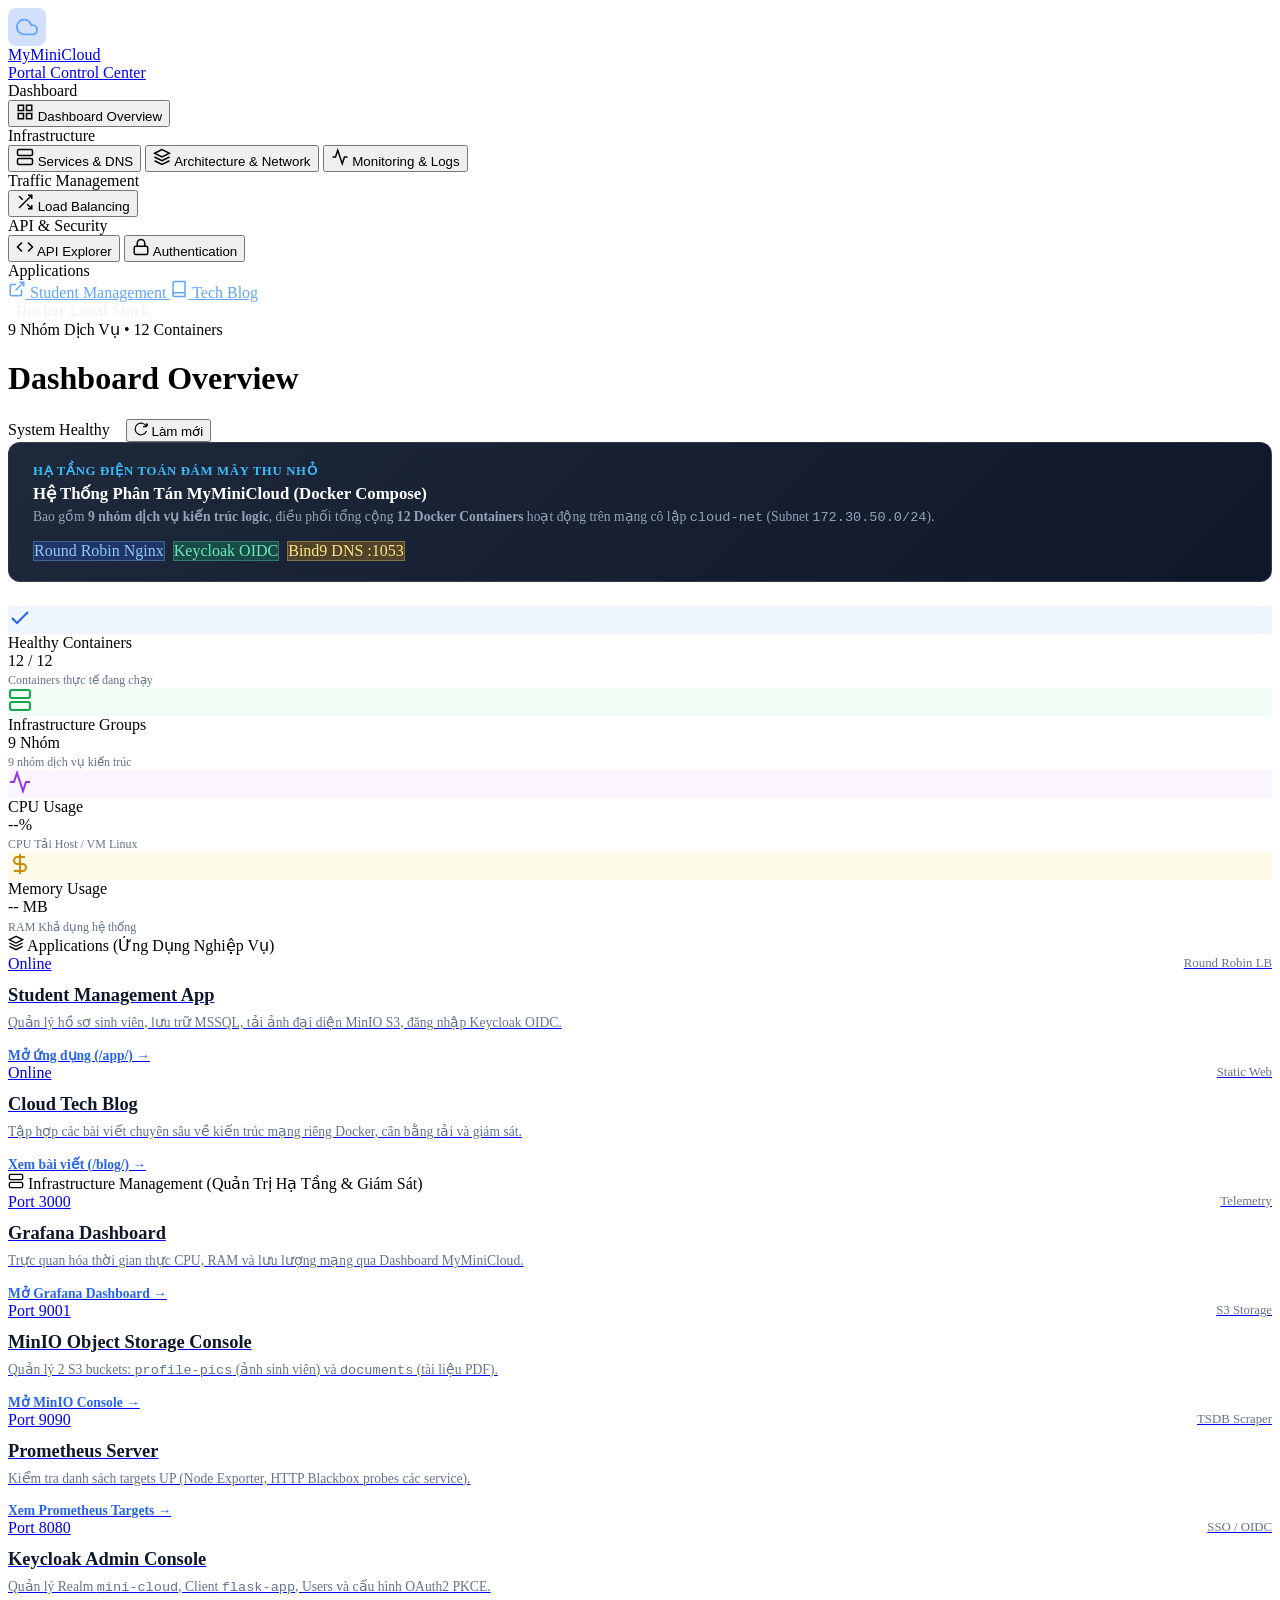
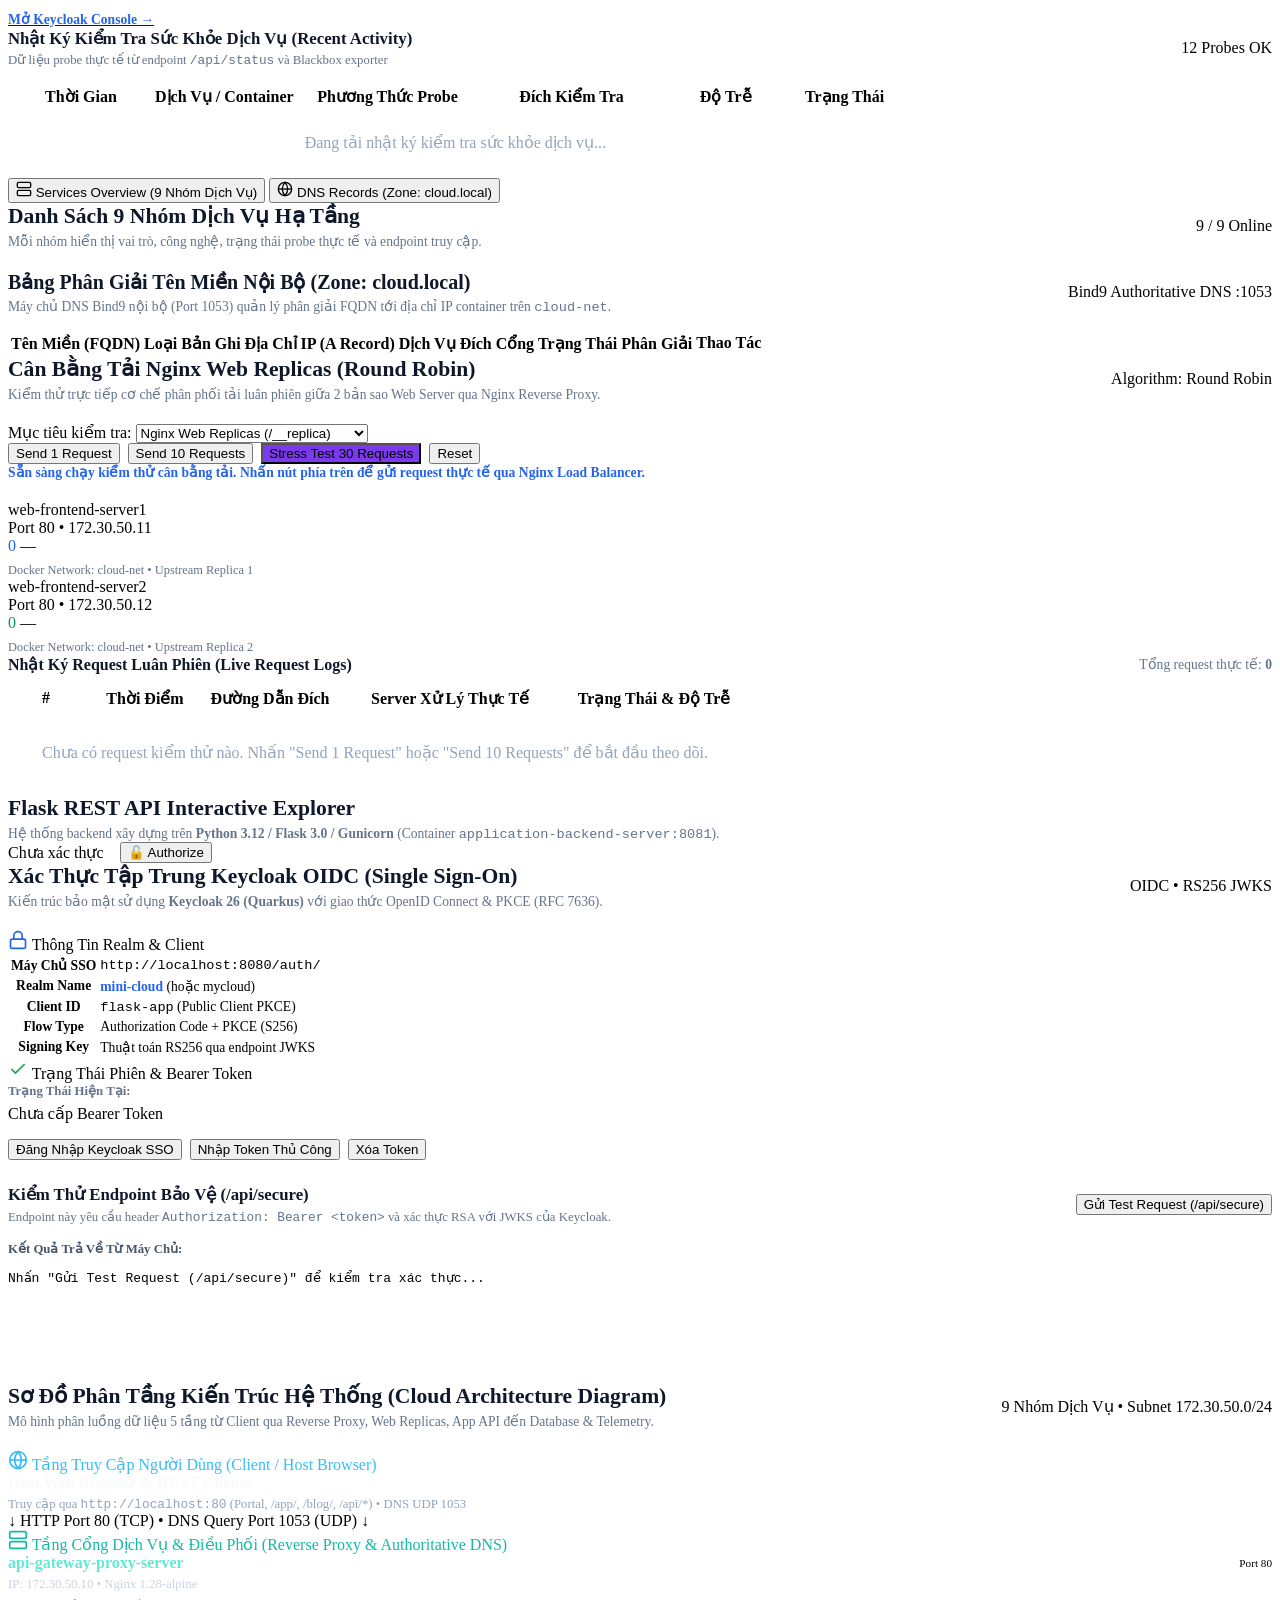
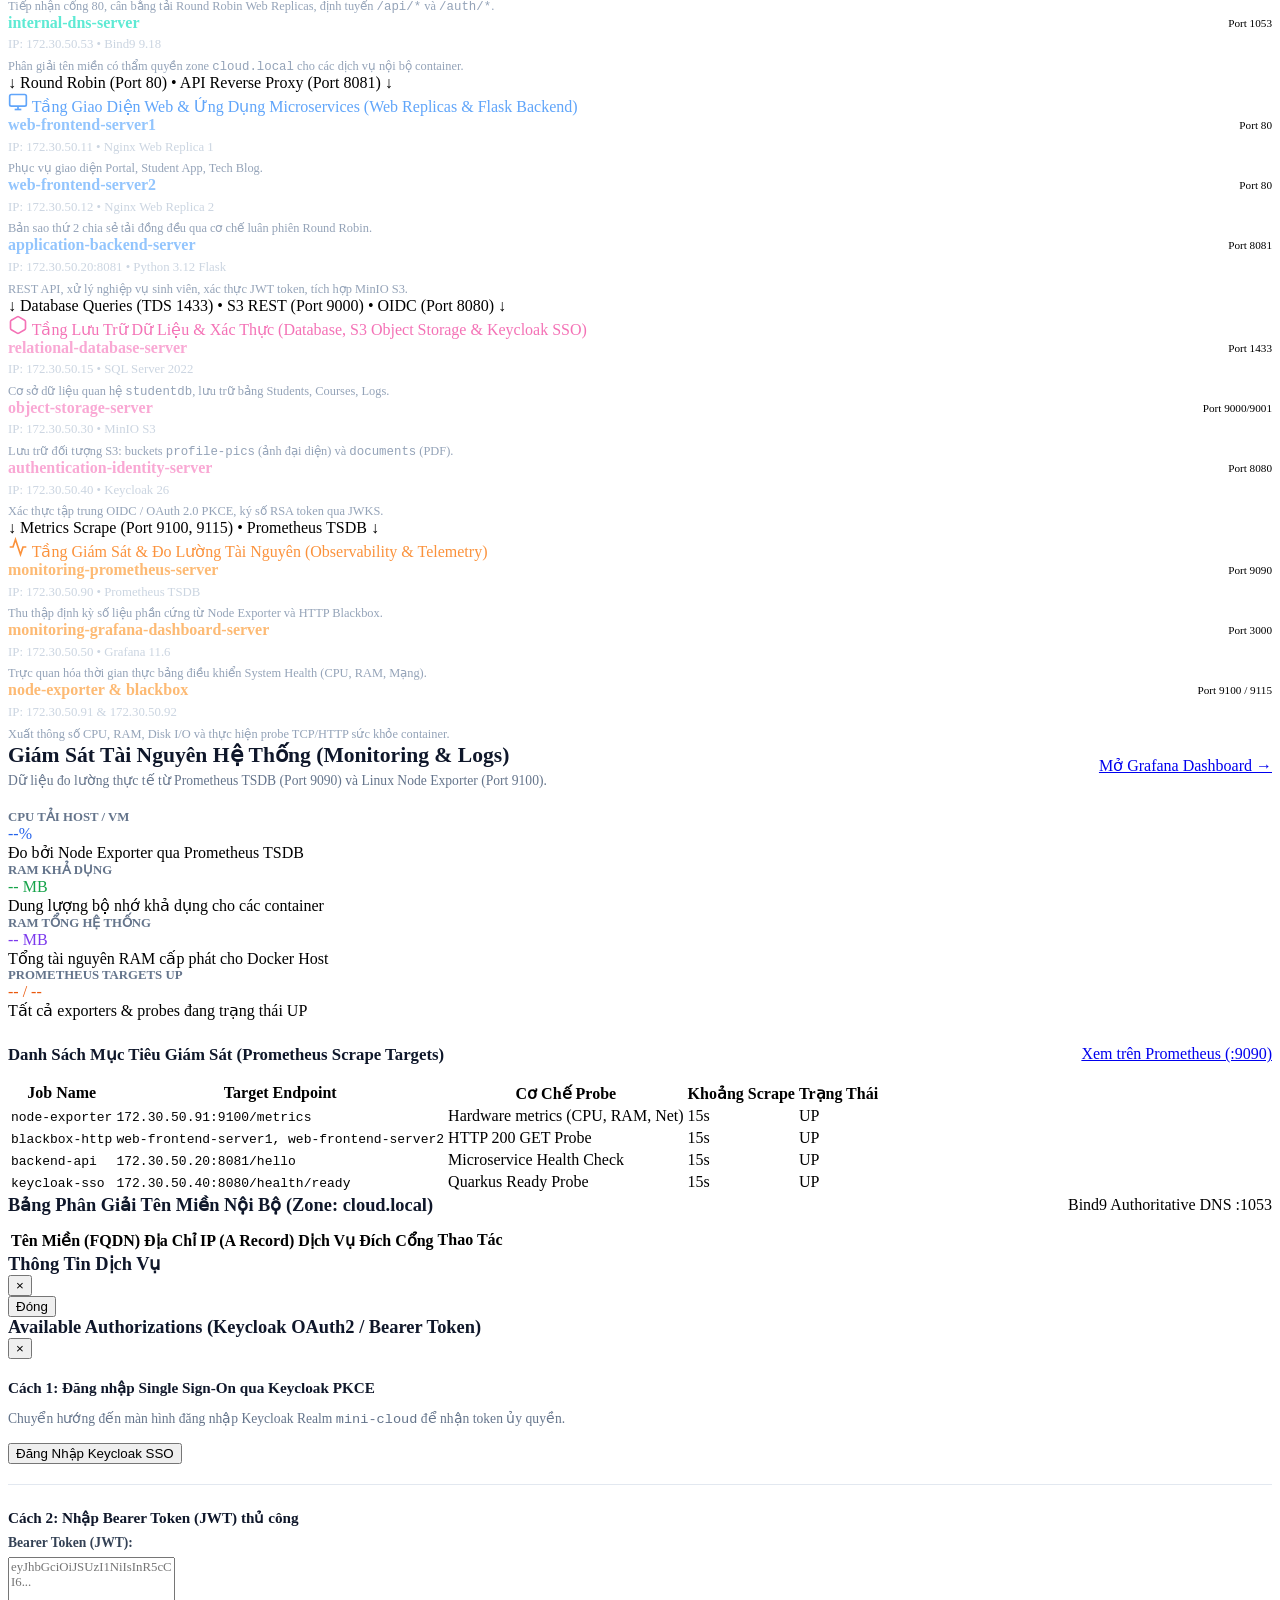
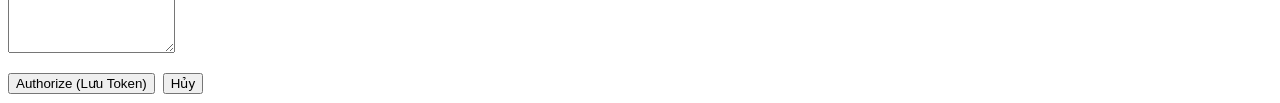
==== commit a6829cb5: "feat: modernize portal layout" ====
--- a/web/html/index.html
+++ b/web/html/index.html
@@ -10,7 +10,7 @@
 </head>
 <body class="portal-body">
 
-  <!-- Left Sidebar (Thanh Navigation bên trái theo thiết kế Nimbus) -->
+  <!-- Left Sidebar (Thanh Navigation bên trái phân chia 5 nhóm rõ ràng) -->
   <aside class="portal-sidebar">
     <a href="/" class="portal-brand">
       <div class="brand-icon" style="background: rgba(37, 99, 235, 0.2); color: #60a5fa; width: 38px; height: 38px; border-radius: 8px; display: flex; align-items: center; justify-content: center;">
@@ -25,6 +25,9 @@
     </a>
 
     <nav class="portal-nav-menu" aria-label="Portal Navigation">
+      
+      <!-- Nhóm 1: Dashboard -->
+      <div class="portal-nav-section-label">Dashboard</div>
       <button type="button" class="portal-nav-item active" data-tab="dashboard">
         <svg width="18" height="18" viewBox="0 0 24 24" fill="none" stroke="currentColor" stroke-width="2">
           <rect x="3" y="3" width="7" height="7"></rect>
@@ -32,9 +35,11 @@
           <rect x="14" y="14" width="7" height="7"></rect>
           <rect x="3" y="14" width="7" height="7"></rect>
         </svg>
-        <span>Dashboard</span>
+        <span>Dashboard Overview</span>
       </button>
 
+      <!-- Nhóm 2: Infrastructure -->
+      <div class="portal-nav-section-label">Infrastructure</div>
       <button type="button" class="portal-nav-item" data-tab="services">
         <svg width="18" height="18" viewBox="0 0 24 24" fill="none" stroke="currentColor" stroke-width="2">
           <rect x="2" y="2" width="20" height="8" rx="2" ry="2"></rect>
@@ -42,9 +47,27 @@
           <line x1="6" y1="6" x2="6.01" y2="6"></line>
           <line x1="6" y1="18" x2="6.01" y2="18"></line>
         </svg>
-        <span>Services &amp; DNS (9 Nhóm)</span>
+        <span>Services &amp; DNS</span>
       </button>
 
+      <button type="button" class="portal-nav-item" data-tab="architecture">
+        <svg width="18" height="18" viewBox="0 0 24 24" fill="none" stroke="currentColor" stroke-width="2">
+          <polygon points="12 2 2 7 12 12 22 7 12 2"></polygon>
+          <polyline points="2 17 12 22 22 17"></polyline>
+          <polyline points="2 12 12 17 22 12"></polyline>
+        </svg>
+        <span>Architecture &amp; Network</span>
+      </button>
+
+      <button type="button" class="portal-nav-item" data-tab="monitoring">
+        <svg width="18" height="18" viewBox="0 0 24 24" fill="none" stroke="currentColor" stroke-width="2">
+          <path d="M22 12h-4l-3 9L9 3l-3 9H2"></path>
+        </svg>
+        <span>Monitoring &amp; Logs</span>
+      </button>
+
+      <!-- Nhóm 3: Traffic Management -->
+      <div class="portal-nav-section-label">Traffic Management</div>
       <button type="button" class="portal-nav-item" data-tab="loadbalancing">
         <svg width="18" height="18" viewBox="0 0 24 24" fill="none" stroke="currentColor" stroke-width="2">
           <polyline points="16 3 21 3 21 8"></polyline>
@@ -53,40 +76,46 @@
           <line x1="15" y1="15" x2="21" y2="21"></line>
           <line x1="4" y1="4" x2="9" y2="9"></line>
         </svg>
-        <span>Cân Bằng Tải</span>
+        <span>Load Balancing</span>
       </button>
 
-      <button type="button" class="portal-nav-item" data-tab="api-docs">
+      <!-- Nhóm 4: API & Security -->
+      <div class="portal-nav-section-label">API &amp; Security</div>
+      <button type="button" class="portal-nav-item" data-tab="api-explorer">
         <svg width="18" height="18" viewBox="0 0 24 24" fill="none" stroke="currentColor" stroke-width="2">
           <polyline points="16 18 22 12 16 6"></polyline>
           <polyline points="8 6 2 12 8 18"></polyline>
         </svg>
-        <span>API Docs &amp; Auth (FastAPI)</span>
+        <span>API Explorer</span>
       </button>
 
-      <button type="button" class="portal-nav-item" data-tab="architecture">
+      <button type="button" class="portal-nav-item" data-tab="auth">
         <svg width="18" height="18" viewBox="0 0 24 24" fill="none" stroke="currentColor" stroke-width="2">
-          <polygon points="12 2 2 7 12 12 22 7 12 2"></polygon>
-          <polyline points="2 17 12 22 22 17"></polyline>
-          <polyline points="2 12 12 17 22 12"></polyline>
+          <rect x="3" y="11" width="18" height="11" rx="2" ry="2"></rect>
+          <path d="M7 11V7a5 5 0 0 1 10 0v4"></path>
         </svg>
-        <span>Kiến Trúc Hạ Tầng</span>
+        <span>Authentication</span>
       </button>
 
-      <!-- Tab DNS ẩn hỗ trợ test script tự động -->
+      <!-- Nút ẩn hỗ trợ tương thích ngược cho test script kiểm tra tab DNS & api-docs -->
       <button type="button" class="portal-nav-item" data-tab="dns" style="display: none;" aria-hidden="true">
         <span>DNS Records</span>
       </button>
+      <button type="button" class="portal-nav-item" data-tab="api-docs" style="display: none;" aria-hidden="true">
+        <span>API Docs</span>
+      </button>
 
       <div class="portal-nav-divider"></div>
 
+      <!-- Nhóm 5: Applications -->
+      <div class="portal-nav-section-label">Applications</div>
       <a href="/app/" class="portal-nav-item" style="color: #60a5fa;">
         <svg width="18" height="18" viewBox="0 0 24 24" fill="none" stroke="currentColor" stroke-width="2">
           <path d="M18 13v6a2 2 0 0 1-2 2H5a2 2 0 0 1-2-2V8a2 2 0 0 1 2-2h6"></path>
           <polyline points="15 3 21 3 21 9"></polyline>
           <line x1="10" y1="14" x2="21" y2="3"></line>
         </svg>
-        <span>Student App (/app/)</span>
+        <span>Student Management</span>
       </a>
 
       <a href="/blog/" class="portal-nav-item" style="color: #60a5fa;">
@@ -94,7 +123,7 @@
           <path d="M4 19.5A2.5 2.5 0 0 1 6.5 17H20"></path>
           <path d="M6.5 2H20v20H6.5A2.5 2.5 0 0 1 4 19.5v-15A2.5 2.5 0 0 1 6.5 2z"></path>
         </svg>
-        <span>Tech Blog (/blog/)</span>
+        <span>Tech Blog</span>
       </a>
     </nav>
 
@@ -103,14 +132,14 @@
         <span class="nimbus-status-dot"></span>
         <span style="font-weight: 600; color: #f1f5f9;">Docker Local Stack</span>
       </div>
-      <div>9 Nhóm • 12 Containers</div>
+      <div>9 Nhóm Dịch Vụ &bull; 12 Containers</div>
     </div>
   </aside>
 
   <!-- Main Content Wrapper -->
   <div class="portal-main-wrapper">
     
-    <!-- Topbar (Không có subtitle) -->
+    <!-- Topbar -->
     <header class="portal-topbar">
       <div class="topbar-page-info">
         <h1 id="portal-topbar-title">Dashboard Overview</h1>
@@ -131,12 +160,30 @@
     <main class="portal-content-container">
 
       <!-- ================================================================= -->
-      <!-- TAB 1: DASHBOARD (Overview Stats) -->
+      <!-- TAB 1: DASHBOARD (Overview Stats, 2 Nhóm Quick Access, Recent Activity) -->
       <!-- ================================================================= -->
       <section class="portal-tab-pane active" id="tab-dashboard">
         
-        <!-- Metrics Row (Làm tròn 2 chữ số sau dấu phẩy) -->
+        <!-- Architecture Info Banner -->
+        <div style="background: linear-gradient(135deg, #1e293b, #0f172a); color: #f8fafc; border-radius: 12px; padding: 1.25rem 1.5rem; margin-bottom: 1.5rem; display: flex; align-items: center; justify-content: space-between; flex-wrap: wrap; gap: 1rem; border: 1px solid rgba(255,255,255,0.1);">
+          <div>
+            <div style="font-size: 0.8rem; text-transform: uppercase; color: #38bdf8; font-weight: 700; letter-spacing: 0.05em; margin-bottom: 0.25rem;">Hạ Tầng Điện Toán Đám Mây Thu Nhỏ</div>
+            <div style="font-size: 1.05rem; font-weight: 700; color: #ffffff;">Hệ Thống Phân Tán MyMiniCloud (Docker Compose)</div>
+            <div style="font-size: 0.85rem; color: #94a3b8; margin-top: 0.25rem;">
+              Bao gồm <strong>9 nhóm dịch vụ kiến trúc logic</strong>, điều phối tổng cộng <strong>12 Docker Containers</strong> hoạt động trên mạng cô lập <code>cloud-net</code> (Subnet <code>172.30.50.0/24</code>).
+            </div>
+          </div>
+          <div style="display: flex; gap: 0.5rem; flex-wrap: wrap;">
+            <span class="badge" style="background: rgba(37,99,235,0.25); color: #93c5fd; border: 1px solid rgba(147,197,253,0.3);">Round Robin Nginx</span>
+            <span class="badge" style="background: rgba(16,185,129,0.25); color: #6ee7b7; border: 1px solid rgba(110,231,183,0.3);">Keycloak OIDC</span>
+            <span class="badge" style="background: rgba(245,158,11,0.25); color: #fde68a; border: 1px solid rgba(253,230,138,0.3);">Bind9 DNS :1053</span>
+          </div>
+        </div>
+
+        <!-- 4 Metrics Cards (Healthy Containers, Infrastructure Groups, CPU Usage, Memory Usage) -->
         <div class="overview-stats-grid">
+          
+          <!-- Card 1: Healthy Containers -->
           <div class="overview-stat-card">
             <div class="overview-icon-wrap" style="background-color: #eff6ff; color: #2563eb;">
               <svg width="24" height="24" viewBox="0 0 24 24" fill="none" stroke="currentColor" stroke-width="2">
@@ -144,11 +191,13 @@
               </svg>
             </div>
             <div>
-              <div class="stat-label-sm">Dịch vụ Sẵn sàng</div>
+              <div class="stat-label-sm">Healthy Containers</div>
               <div class="stat-val-big" id="dash-stat-reachable">12 / 12</div>
-            </div>
-          </div>
-
+              <div style="font-size: 0.75rem; color: #64748b; margin-top: 0.2rem;">Containers thực tế đang chạy</div>
+            </div>
+          </div>
+
+          <!-- Card 2: Infrastructure Groups -->
           <div class="overview-stat-card">
             <div class="overview-icon-wrap" style="background-color: #f0fdf4; color: #16a34a;">
               <svg width="24" height="24" viewBox="0 0 24 24" fill="none" stroke="currentColor" stroke-width="2">
@@ -157,11 +206,13 @@
               </svg>
             </div>
             <div>
-              <div class="stat-label-sm">Phân nhóm Hạ tầng</div>
+              <div class="stat-label-sm">Infrastructure Groups</div>
               <div class="stat-val-big" id="dash-stat-groups">9 Nhóm</div>
-            </div>
-          </div>
-
+              <div style="font-size: 0.75rem; color: #64748b; margin-top: 0.2rem;">9 nhóm dịch vụ kiến trúc</div>
+            </div>
+          </div>
+
+          <!-- Card 3: CPU Usage -->
           <div class="overview-stat-card">
             <div class="overview-icon-wrap" style="background-color: #faf5ff; color: #9333ea;">
               <svg width="24" height="24" viewBox="0 0 24 24" fill="none" stroke="currentColor" stroke-width="2">
@@ -169,11 +220,13 @@
               </svg>
             </div>
             <div>
-              <div class="stat-label-sm">CPU Tải Host / VM</div>
+              <div class="stat-label-sm">CPU Usage</div>
               <div class="stat-val-big" id="dash-stat-cpu">--%</div>
-            </div>
-          </div>
-
+              <div style="font-size: 0.75rem; color: #64748b; margin-top: 0.2rem;">CPU Tải Host / VM Linux</div>
+            </div>
+          </div>
+
+          <!-- Card 4: Memory Usage -->
           <div class="overview-stat-card">
             <div class="overview-icon-wrap" style="background-color: #fefce8; color: #ca8a04;">
               <svg width="24" height="24" viewBox="0 0 24 24" fill="none" stroke="currentColor" stroke-width="2">
@@ -181,14 +234,22 @@
               </svg>
             </div>
             <div>
-              <div class="stat-label-sm">RAM Khả dụng</div>
+              <div class="stat-label-sm">Memory Usage</div>
               <div class="stat-val-big" id="dash-stat-ram">-- MB</div>
-            </div>
-          </div>
-        </div>
-
-        <!-- Quick Access App Grid -->
-        <h2 style="font-size: 1.2rem; font-weight: 700; color: #0f172a; margin-bottom: 1rem;">Ứng Dụng &amp; Điểm Truy Cập Nhanh</h2>
+              <div style="font-size: 0.75rem; color: #64748b; margin-top: 0.2rem;">RAM Khả dụng hệ thống</div>
+            </div>
+          </div>
+        </div>
+
+        <!-- Quick Access Section 1: Applications -->
+        <div class="quick-access-section-title">
+          <svg width="16" height="16" viewBox="0 0 24 24" fill="none" stroke="currentColor" stroke-width="2">
+            <polygon points="12 2 2 7 12 12 22 7 12 2"></polygon>
+            <polyline points="2 17 12 22 22 17"></polyline>
+            <polyline points="2 12 12 17 22 12"></polyline>
+          </svg>
+          Applications (Ứng Dụng Nghiệp Vụ)
+        </div>
         <div class="quick-app-grid">
           
           <a href="/app/" class="quick-app-tile">
@@ -197,7 +258,8 @@
                 <span class="badge badge-healthy">Online</span>
                 <span style="font-size: 0.8rem; color: #64748b;">Round Robin LB</span>
               </div>
-              <h3 style="font-size: 1.15rem; font-weight: 700; color: #0f172a; margin: 0 0 0.75rem 0;">Student Management App</h3>
+              <h3 style="font-size: 1.15rem; font-weight: 700; color: #0f172a; margin: 0 0 0.5rem 0;">Student Management App</h3>
+              <p style="font-size: 0.85rem; color: #64748b; margin: 0 0 1rem 0;">Quản lý hồ sơ sinh viên, lưu trữ MSSQL, tải ảnh đại diện MinIO S3, đăng nhập Keycloak OIDC.</p>
             </div>
             <div style="font-size: 0.85rem; font-weight: 600; color: #2563eb; display: flex; align-items: center; gap: 0.35rem;">
               Mở ứng dụng (/app/) &rarr;
@@ -210,10 +272,64 @@
                 <span class="badge badge-healthy">Online</span>
                 <span style="font-size: 0.8rem; color: #64748b;">Static Web</span>
               </div>
-              <h3 style="font-size: 1.15rem; font-weight: 700; color: #0f172a; margin: 0 0 0.75rem 0;">Cloud Tech Blog</h3>
+              <h3 style="font-size: 1.15rem; font-weight: 700; color: #0f172a; margin: 0 0 0.5rem 0;">Cloud Tech Blog</h3>
+              <p style="font-size: 0.85rem; color: #64748b; margin: 0 0 1rem 0;">Tập hợp các bài viết chuyên sâu về kiến trúc mạng riêng Docker, cân bằng tải và giám sát.</p>
             </div>
             <div style="font-size: 0.85rem; font-weight: 600; color: #2563eb; display: flex; align-items: center; gap: 0.35rem;">
               Xem bài viết (/blog/) &rarr;
+            </div>
+          </a>
+        </div>
+
+        <!-- Quick Access Section 2: Infrastructure Management -->
+        <div class="quick-access-section-title">
+          <svg width="16" height="16" viewBox="0 0 24 24" fill="none" stroke="currentColor" stroke-width="2">
+            <rect x="2" y="2" width="20" height="8" rx="2" ry="2"></rect>
+            <rect x="2" y="14" width="20" height="8" rx="2" ry="2"></rect>
+          </svg>
+          Infrastructure Management (Quản Trị Hạ Tầng &amp; Giám Sát)
+        </div>
+        <div class="quick-app-grid">
+
+          <a href="http://localhost:3000/d/mycloud-system" target="_blank" rel="noopener" class="quick-app-tile">
+            <div>
+              <div style="display: flex; align-items: center; justify-content: space-between; margin-bottom: 0.75rem;">
+                <span class="badge badge-healthy">Port 3000</span>
+                <span style="font-size: 0.8rem; color: #64748b;">Telemetry</span>
+              </div>
+              <h3 style="font-size: 1.15rem; font-weight: 700; color: #0f172a; margin: 0 0 0.5rem 0;">Grafana Dashboard</h3>
+              <p style="font-size: 0.85rem; color: #64748b; margin: 0 0 1rem 0;">Trực quan hóa thời gian thực CPU, RAM và lưu lượng mạng qua Dashboard MyMiniCloud.</p>
+            </div>
+            <div style="font-size: 0.85rem; font-weight: 600; color: #2563eb; display: flex; align-items: center; gap: 0.35rem;">
+              Mở Grafana Dashboard &rarr;
+            </div>
+          </a>
+
+          <a href="http://localhost:9001" target="_blank" rel="noopener" class="quick-app-tile">
+            <div>
+              <div style="display: flex; align-items: center; justify-content: space-between; margin-bottom: 0.75rem;">
+                <span class="badge badge-healthy">Port 9001</span>
+                <span style="font-size: 0.8rem; color: #64748b;">S3 Storage</span>
+              </div>
+              <h3 style="font-size: 1.15rem; font-weight: 700; color: #0f172a; margin: 0 0 0.5rem 0;">MinIO Object Storage Console</h3>
+              <p style="font-size: 0.85rem; color: #64748b; margin: 0 0 1rem 0;">Quản lý 2 S3 buckets: <code>profile-pics</code> (ảnh sinh viên) và <code>documents</code> (tài liệu PDF).</p>
+            </div>
+            <div style="font-size: 0.85rem; font-weight: 600; color: #2563eb; display: flex; align-items: center; gap: 0.35rem;">
+              Mở MinIO Console &rarr;
+            </div>
+          </a>
+
+          <a href="http://localhost:9090/targets" target="_blank" rel="noopener" class="quick-app-tile">
+            <div>
+              <div style="display: flex; align-items: center; justify-content: space-between; margin-bottom: 0.75rem;">
+                <span class="badge badge-healthy">Port 9090</span>
+                <span style="font-size: 0.8rem; color: #64748b;">TSDB Scraper</span>
+              </div>
+              <h3 style="font-size: 1.15rem; font-weight: 700; color: #0f172a; margin: 0 0 0.5rem 0;">Prometheus Server</h3>
+              <p style="font-size: 0.85rem; color: #64748b; margin: 0 0 1rem 0;">Kiểm tra danh sách targets UP (Node Exporter, HTTP Blackbox probes các service).</p>
+            </div>
+            <div style="font-size: 0.85rem; font-weight: 600; color: #2563eb; display: flex; align-items: center; gap: 0.35rem;">
+              Xem Prometheus Targets &rarr;
             </div>
           </a>
 
@@ -223,153 +339,214 @@
                 <span class="badge badge-healthy">Port 8080</span>
                 <span style="font-size: 0.8rem; color: #64748b;">SSO / OIDC</span>
               </div>
-              <h3 style="font-size: 1.15rem; font-weight: 700; color: #0f172a; margin: 0 0 0.75rem 0;">Keycloak Admin Console</h3>
+              <h3 style="font-size: 1.15rem; font-weight: 700; color: #0f172a; margin: 0 0 0.5rem 0;">Keycloak Admin Console</h3>
+              <p style="font-size: 0.85rem; color: #64748b; margin: 0 0 1rem 0;">Quản lý Realm <code>mini-cloud</code>, Client <code>flask-app</code>, Users và cấu hình OAuth2 PKCE.</p>
             </div>
             <div style="font-size: 0.85rem; font-weight: 600; color: #2563eb; display: flex; align-items: center; gap: 0.35rem;">
               Mở Keycloak Console &rarr;
             </div>
           </a>
 
-          <a href="http://localhost:9001" target="_blank" rel="noopener" class="quick-app-tile">
-            <div>
-              <div style="display: flex; align-items: center; justify-content: space-between; margin-bottom: 0.75rem;">
-                <span class="badge badge-healthy">Port 9001</span>
-                <span style="font-size: 0.8rem; color: #64748b;">S3 Storage</span>
-              </div>
-              <h3 style="font-size: 1.15rem; font-weight: 700; color: #0f172a; margin: 0 0 0.75rem 0;">MinIO S3 Console</h3>
-            </div>
-            <div style="font-size: 0.85rem; font-weight: 600; color: #2563eb; display: flex; align-items: center; gap: 0.35rem;">
-              Mở MinIO S3 Console &rarr;
-            </div>
-          </a>
-
-          <a href="http://localhost:3000/d/mycloud-system" target="_blank" rel="noopener" class="quick-app-tile">
-            <div>
-              <div style="display: flex; align-items: center; justify-content: space-between; margin-bottom: 0.75rem;">
-                <span class="badge badge-healthy">Port 3000</span>
-                <span style="font-size: 0.8rem; color: #64748b;">Grafana OSS</span>
-              </div>
-              <h3 style="font-size: 1.15rem; font-weight: 700; color: #0f172a; margin: 0 0 0.75rem 0;">Grafana Dashboards</h3>
-            </div>
-            <div style="font-size: 0.85rem; font-weight: 600; color: #2563eb; display: flex; align-items: center; gap: 0.35rem;">
-              Mở Grafana Dashboard &rarr;
-            </div>
-          </a>
-
-          <a href="http://localhost:9090/targets" target="_blank" rel="noopener" class="quick-app-tile">
-            <div>
-              <div style="display: flex; align-items: center; justify-content: space-between; margin-bottom: 0.75rem;">
-                <span class="badge badge-healthy">Port 9090</span>
-                <span style="font-size: 0.8rem; color: #64748b;">Prometheus</span>
-              </div>
-              <h3 style="font-size: 1.15rem; font-weight: 700; color: #0f172a; margin: 0 0 0.75rem 0;">Prometheus Targets</h3>
-            </div>
-            <div style="font-size: 0.85rem; font-weight: 600; color: #2563eb; display: flex; align-items: center; gap: 0.35rem;">
-              Mở Prometheus Scrape Targets &rarr;
-            </div>
-          </a>
-
-        </div>
+        </div>
+
+        <!-- Recent Activity: Nhật ký sự kiện probe thực tế -->
+        <div class="activity-table-card">
+          <div style="display: flex; justify-content: space-between; align-items: center; margin-bottom: 1rem;">
+            <div>
+              <h3 style="font-size: 1.05rem; font-weight: 700; color: #0f172a; margin: 0;">Nhật Ký Kiểm Tra Sức Khỏe Dịch Vụ (Recent Activity)</h3>
+              <div style="font-size: 0.8rem; color: #64748b; margin-top: 0.2rem;">Dữ liệu probe thực tế từ endpoint <code>/api/status</code> và Blackbox exporter</div>
+            </div>
+            <span class="badge badge-healthy" id="recent-activity-count">12 Probes OK</span>
+          </div>
+
+          <div class="activity-table-wrap">
+            <table class="activity-table">
+              <thead>
+                <tr>
+                  <th style="width: 140px;">Thời Gian</th>
+                  <th>Dịch Vụ / Container</th>
+                  <th style="width: 180px;">Phương Thức Probe</th>
+                  <th style="width: 180px;">Đích Kiểm Tra</th>
+                  <th style="width: 120px;">Độ Trễ</th>
+                  <th style="width: 110px;">Trạng Thái</th>
+                </tr>
+              </thead>
+              <tbody id="recent-activity-table-body">
+                <tr>
+                  <td colspan="6" style="text-align: center; color: #94a3b8; padding: 1.5rem;">
+                    Đang tải nhật ký kiểm tra sức khỏe dịch vụ...
+                  </td>
+                </tr>
+              </tbody>
+            </table>
+          </div>
+        </div>
+
       </section>
 
       <!-- ================================================================= -->
-      <!-- TAB 2: SERVICES & DNS RECORDS (9 Thẻ Nimbus tích hợp FQDN & IP) -->
+      <!-- TAB 2: SERVICES & DNS (2 Sub-tabs: Services Overview & DNS Records) -->
       <!-- ================================================================= -->
       <section class="portal-tab-pane" id="tab-services">
-        <div class="services-header-row">
-          <div>
-            <h2 style="font-size: 1.35rem; font-weight: 800; color: #0f172a; margin: 0;">Services &amp; DNS Records</h2>
-          </div>
-          <div>
-            <span class="badge badge-healthy" style="padding: 0.5rem 0.85rem; font-size: 0.825rem;">
-              9 Services Configured • Zone cloud.local
-            </span>
-          </div>
-        </div>
-
-        <!-- Nimbus Services Grid (3 Cột, có domain, IP, copy buttons) -->
-        <div class="services-nimbus-grid" id="nimbus-services-grid">
-          <!-- Rendered dynamically by portal.js -->
-        </div>
+        
+        <!-- Sub-tabs Bar -->
+        <div class="subtabs-bar">
+          <button type="button" class="subtab-btn active" id="subtab-btn-services" data-subtab="services">
+            <svg width="16" height="16" viewBox="0 0 24 24" fill="none" stroke="currentColor" stroke-width="2">
+              <rect x="2" y="2" width="20" height="8" rx="2" ry="2"></rect>
+              <rect x="2" y="14" width="20" height="8" rx="2" ry="2"></rect>
+            </svg>
+            Services Overview (9 Nhóm Dịch Vụ)
+          </button>
+          <button type="button" class="subtab-btn" id="subtab-btn-dns" data-subtab="dns">
+            <svg width="16" height="16" viewBox="0 0 24 24" fill="none" stroke="currentColor" stroke-width="2">
+              <circle cx="12" cy="12" r="10"></circle>
+              <line x1="2" y1="12" x2="22" y2="12"></line>
+              <path d="M12 2a15.3 15.3 0 0 1 4 10 15.3 15.3 0 0 1-4 10 15.3 15.3 0 0 1-4-10 15.3 15.3 0 0 1 4-10z"></path>
+            </svg>
+            DNS Records (Zone: cloud.local)
+          </button>
+        </div>
+
+        <!-- Subtab Pane 1: Services Overview (9 Cards) -->
+        <div class="subtab-pane active" id="subtab-pane-services">
+          <div style="display: flex; justify-content: space-between; align-items: center; margin-bottom: 1.25rem;">
+            <div>
+              <h2 style="font-size: 1.35rem; font-weight: 800; color: #0f172a; margin: 0;">
+                Danh Sách 9 Nhóm Dịch Vụ Hạ Tầng
+              </h2>
+              <div style="font-size: 0.85rem; color: #64748b; margin-top: 0.25rem;">
+                Mỗi nhóm hiển thị vai trò, công nghệ, trạng thái probe thực tế và endpoint truy cập.
+              </div>
+            </div>
+            <span class="badge badge-healthy" id="services-online-counter">9 / 9 Online</span>
+          </div>
+
+          <div class="services-nimbus-grid" id="nimbus-services-grid">
+            <!-- Rendered dynamically by portal.js -->
+          </div>
+        </div>
+
+        <!-- Subtab Pane 2: DNS Records Table (5 Records) -->
+        <div class="subtab-pane" id="subtab-pane-dns">
+          <div class="dns-list-card">
+            <div style="display: flex; align-items: center; justify-content: space-between; margin-bottom: 1rem;">
+              <div>
+                <h3 style="font-size: 1.25rem; font-weight: 800; color: #0f172a; margin: 0;">Bảng Phân Giải Tên Miền Nội Bộ (Zone: cloud.local)</h3>
+                <div style="font-size: 0.85rem; color: #64748b; margin-top: 0.25rem;">
+                  Máy chủ DNS Bind9 nội bộ (Port 1053) quản lý phân giải FQDN tới địa chỉ IP container trên <code>cloud-net</code>.
+                </div>
+              </div>
+              <span class="badge badge-healthy">Bind9 Authoritative DNS :1053</span>
+            </div>
+
+            <div style="width: 100%; overflow-x: auto;">
+              <table class="dns-data-table">
+                <thead>
+                  <tr>
+                    <th>Tên Miền (FQDN)</th>
+                    <th>Loại Bản Ghi</th>
+                    <th>Địa Chỉ IP (A Record)</th>
+                    <th>Dịch Vụ Đích</th>
+                    <th>Cổng</th>
+                    <th>Trạng Thái Phân Giải</th>
+                    <th style="text-align: right;">Thao Tác</th>
+                  </tr>
+                </thead>
+                <tbody id="dns-records-table-body">
+                  <!-- Rendered dynamically by portal.js (đúng 5 records) -->
+                </tbody>
+              </table>
+            </div>
+          </div>
+        </div>
+
       </section>
 
       <!-- ================================================================= -->
-      <!-- TAB 3: LOAD BALANCING (Bảng Nhật Ký Chuẩn - Đã Bỏ Thanh Progress) -->
+      <!-- TAB 3: LOAD BALANCING (Nginx Web Replicas Round Robin - Kiểm tra thực tế) -->
       <!-- ================================================================= -->
       <section class="portal-tab-pane" id="tab-loadbalancing">
         <div class="lb-control-card">
-          <div style="margin-bottom: 1.25rem;">
-            <h2 style="font-size: 1.35rem; font-weight: 800; color: #0f172a; margin: 0;">
-              Cân Bằng Tải Nginx Web Replicas (Round Robin)
-            </h2>
+          
+          <div style="display: flex; justify-content: space-between; align-items: center; margin-bottom: 1.25rem;">
+            <div>
+              <h2 style="font-size: 1.35rem; font-weight: 800; color: #0f172a; margin: 0;">
+                Cân Bằng Tải Nginx Web Replicas (Round Robin)
+              </h2>
+              <div style="font-size: 0.85rem; color: #64748b; margin-top: 0.25rem;">
+                Kiểm thử trực tiếp cơ chế phân phối tải luân phiên giữa 2 bản sao Web Server qua Nginx Reverse Proxy.
+              </div>
+            </div>
+            <span class="badge badge-healthy">Algorithm: Round Robin</span>
           </div>
 
           <!-- Selector & Controls -->
           <div class="lb-toolbar-row">
             <div class="lb-select-group">
-              <label for="lb-app-select" class="lb-select-label">Chọn ứng dụng kiểm tra:</label>
+              <label for="lb-app-select" class="lb-select-label">Mục tiêu kiểm tra:</label>
               <select id="lb-app-select" class="lb-app-select">
-                <option value="/__replica">Microservice Replicas Backend (/__replica)</option>
+                <option value="/__replica" selected>Nginx Web Replicas (/__replica)</option>
                 <option value="/blog/">Web Replicas - Static Blog (/blog/)</option>
                 <option value="/app/">Web Replicas - Student App (/app/)</option>
-                <option value="/">Portal Control Gateway (/)</option>
+                <option value="/">Portal Gateway (/)</option>
               </select>
             </div>
 
             <div style="display: flex; gap: 0.5rem; flex-wrap: wrap;">
               <button type="button" class="btn btn-secondary btn-sm" id="btn-lb-run-1">
-                Gửi 1 Request
+                Send 1 Request
               </button>
               <button type="button" class="btn btn-primary btn-sm" id="btn-lb-run-10">
-                Bắn 10 Request Liên Tiếp
+                Send 10 Requests
               </button>
               <button type="button" class="btn btn-primary btn-sm" id="btn-lb-run-30" style="background-color: #7c3aed;">
-                Stress Test 30 Request
+                Stress Test 30 Requests
               </button>
-              <button type="button" class="btn btn-secondary btn-sm" id="btn-lb-reset" title="Đặt lại bộ đếm">
+              <button type="button" class="btn btn-secondary btn-sm" id="btn-lb-reset" title="Đặt lại bộ đếm về 0">
                 Reset
               </button>
             </div>
           </div>
 
           <div style="font-size: 0.85rem; color: #2563eb; font-weight: 600; margin-bottom: 1.25rem;" id="lb-test-status-text">
-            Sẵn sàng chạy kiểm thử cân bằng tải.
-          </div>
-
-          <!-- 2 Server Cards (Chỉ hiển thị số liệu và %, không có progress bar) -->
+            Sẵn sàng chạy kiểm thử cân bằng tải. Nhấn nút phía trên để gửi request thực tế qua Nginx Load Balancer.
+          </div>
+
+          <!-- 2 Server Cards (Ban đầu hiển thị 0 request và tỷ lệ "—") -->
           <div class="lb-servers-display">
             <!-- Server 1 -->
             <div class="lb-server-metric-box" id="lb-box-server1">
               <div class="lb-server-top">
                 <div class="lb-server-title">web-frontend-server1</div>
-                <span class="badge badge-healthy">Port 80 • Active</span>
+                <span class="badge badge-healthy">Port 80 &bull; 172.30.50.11</span>
               </div>
               <div class="lb-stat-count-row" style="margin-bottom: 0.5rem;">
                 <span class="lb-stat-number" style="color: #2563eb;" id="lb-count-server1">0</span>
-                <span class="lb-stat-percent" id="lb-pct-server1">50.00%</span>
-              </div>
-              <div style="font-size: 0.775rem; color: #64748b;">Docker Network: cloud-net • Container Replicas</div>
+                <span class="lb-stat-percent" id="lb-pct-server1">&mdash;</span>
+              </div>
+              <div style="font-size: 0.775rem; color: #64748b;">Docker Network: cloud-net &bull; Upstream Replica 1</div>
             </div>
 
             <!-- Server 2 -->
             <div class="lb-server-metric-box" id="lb-box-server2">
               <div class="lb-server-top">
                 <div class="lb-server-title">web-frontend-server2</div>
-                <span class="badge badge-healthy">Port 80 • Active</span>
+                <span class="badge badge-healthy">Port 80 &bull; 172.30.50.12</span>
               </div>
               <div class="lb-stat-count-row" style="margin-bottom: 0.5rem;">
                 <span class="lb-stat-number" style="color: #059669;" id="lb-count-server2">0</span>
-                <span class="lb-stat-percent" id="lb-pct-server2">50.00%</span>
-              </div>
-              <div style="font-size: 0.775rem; color: #64748b;">Docker Network: cloud-net • Container Replicas</div>
+                <span class="lb-stat-percent" id="lb-pct-server2">&mdash;</span>
+              </div>
+              <div style="font-size: 0.775rem; color: #64748b;">Docker Network: cloud-net &bull; Upstream Replica 2</div>
             </div>
           </div>
 
           <!-- Live Log Stream Table (Dạng bảng phân cột rõ ràng, không dính chữ) -->
           <div>
             <div style="display: flex; justify-content: space-between; align-items: center; margin-bottom: 0.75rem;">
-              <h3 style="font-size: 1rem; font-weight: 700; color: #0f172a; margin: 0;">Nhật Ký Request Luân Phiên (Live Traffic Stream)</h3>
-              <span style="font-size: 0.85rem; color: #64748b;">Tổng request: <strong id="lb-total-requests-count">0</strong></span>
+              <h3 style="font-size: 1rem; font-weight: 700; color: #0f172a; margin: 0;">Nhật Ký Request Luân Phiên (Live Request Logs)</h3>
+              <span style="font-size: 0.85rem; color: #64748b;">Tổng request thực tế: <strong id="lb-total-requests-count">0</strong></span>
             </div>
 
             <div class="lb-traffic-table-wrap">
@@ -379,14 +556,14 @@
                     <th style="width: 70px;">#</th>
                     <th style="width: 120px;">Thời Điểm</th>
                     <th>Đường Dẫn Đích</th>
-                    <th style="width: 230px;">Server Xử Lý</th>
+                    <th style="width: 230px;">Server Xử Lý Thực Tế</th>
                     <th style="width: 170px;">Trạng Thái &amp; Độ Trễ</th>
                   </tr>
                 </thead>
                 <tbody id="lb-log-table-body">
                   <tr>
-                    <td colspan="5" style="text-align: center; color: #94a3b8; padding: 1.5rem;">
-                      Nhấn "Gửi 1 Request" hoặc "Bắn 10 Request Liên Tiếp" để bắt đầu theo dõi.
+                    <td colspan="5" style="text-align: center; color: #94a3b8; padding: 2rem;">
+                      Chưa có request kiểm thử nào. Nhấn "Send 1 Request" hoặc "Send 10 Requests" để bắt đầu theo dõi.
                     </td>
                   </tr>
                 </tbody>
@@ -397,15 +574,18 @@
       </section>
 
       <!-- ================================================================= -->
-      <!-- TAB 4: API DOCS & AUTH (Phong Cách FastAPI Swagger UI) -->
-      <!-- ================================================================= -->
-      <section class="portal-tab-pane" id="tab-api-docs">
+      <!-- TAB 4: API EXPLORER (Flask REST Backend Endpoints - Phân nhóm CRUD) -->
+      <!-- ================================================================= -->
+      <section class="portal-tab-pane" id="tab-api-explorer">
         <div class="swagger-ui-card">
           <div class="swagger-top-auth-row">
             <div>
               <h2 style="font-size: 1.35rem; font-weight: 800; color: #0f172a; margin: 0;">
-                FastAPI &amp; REST Microservices Interactive Docs
+                Flask REST API Interactive Explorer
               </h2>
+              <div style="font-size: 0.85rem; color: #64748b; margin-top: 0.25rem;">
+                Hệ thống backend xây dựng trên <strong>Python 3.12 / Flask 3.0 / Gunicorn</strong> (Container <code>application-backend-server:8081</code>).
+              </div>
             </div>
             <div style="display: flex; align-items: center; gap: 1rem;">
               <div id="swagger-auth-status-text">
@@ -417,23 +597,116 @@
             </div>
           </div>
 
-          <!-- FastAPI Endpoints List (Rendered dynamically) -->
+          <!-- Flask API Endpoints List (Phân nhóm rõ ràng) -->
           <div id="fastapi-endpoints-list">
-            <!-- Rendered by portal.js -->
+            <!-- Rendered dynamically by portal.js -->
           </div>
         </div>
       </section>
 
       <!-- ================================================================= -->
-      <!-- TAB 5: ARCHITECTURE (Colored Architecture Diagram) -->
+      <!-- TAB 5: AUTHENTICATION (Keycloak OIDC PKCE & Bearer Token Testing) -->
+      <!-- ================================================================= -->
+      <section class="portal-tab-pane" id="tab-auth">
+        <div class="lb-control-card">
+          <div style="display: flex; justify-content: space-between; align-items: center; margin-bottom: 1.25rem;">
+            <div>
+              <h2 style="font-size: 1.35rem; font-weight: 800; color: #0f172a; margin: 0;">
+                Xác Thực Tập Trung Keycloak OIDC (Single Sign-On)
+              </h2>
+              <div style="font-size: 0.85rem; color: #64748b; margin-top: 0.25rem;">
+                Kiến trúc bảo mật sử dụng <strong>Keycloak 26 (Quarkus)</strong> với giao thức OpenID Connect &amp; PKCE (RFC 7636).
+              </div>
+            </div>
+            <span class="badge badge-healthy">OIDC &bull; RS256 JWKS</span>
+          </div>
+
+          <!-- OIDC Config Cards Grid -->
+          <div class="auth-grid">
+            
+            <!-- Card 1: Keycloak Realm & Client -->
+            <div class="auth-card">
+              <div class="auth-card-title">
+                <svg width="20" height="20" viewBox="0 0 24 24" fill="none" stroke="currentColor" stroke-width="2" style="color: #2563eb;">
+                  <rect x="3" y="11" width="18" height="11" rx="2" ry="2"></rect>
+                  <path d="M7 11V7a5 5 0 0 1 10 0v4"></path>
+                </svg>
+                Thông Tin Realm &amp; Client
+              </div>
+              <table class="service-detail-table" style="font-size: 0.85rem;">
+                <tbody>
+                  <tr><th>Máy Chủ SSO</th><td><code>http://localhost:8080/auth/</code></td></tr>
+                  <tr><th>Realm Name</th><td><strong style="color: #2563eb;">mini-cloud</strong> (hoặc mycloud)</td></tr>
+                  <tr><th>Client ID</th><td><code>flask-app</code> (Public Client PKCE)</td></tr>
+                  <tr><th>Flow Type</th><td>Authorization Code + PKCE (S256)</td></tr>
+                  <tr><th>Signing Key</th><td>Thuật toán RS256 qua endpoint JWKS</td></tr>
+                </tbody>
+              </table>
+            </div>
+
+            <!-- Card 2: Actions & Token Status -->
+            <div class="auth-card">
+              <div class="auth-card-title">
+                <svg width="20" height="20" viewBox="0 0 24 24" fill="none" stroke="currentColor" stroke-width="2" style="color: #16a34a;">
+                  <polyline points="20 6 9 17 4 12"></polyline>
+                </svg>
+                Trạng Thái Phiên &amp; Bearer Token
+              </div>
+              <div style="margin-bottom: 1rem;">
+                <div style="font-size: 0.8rem; font-weight: 700; color: #64748b; margin-bottom: 0.35rem;">Trạng Thái Hiện Tại:</div>
+                <div id="auth-tab-status-badge">
+                  <span class="badge badge-unknown">Chưa cấp Bearer Token</span>
+                </div>
+              </div>
+              <div style="display: flex; gap: 0.5rem; flex-wrap: wrap;">
+                <button type="button" class="btn btn-primary btn-sm" id="btn-auth-sso-login">
+                  Đăng Nhập Keycloak SSO
+                </button>
+                <button type="button" class="btn btn-secondary btn-sm" id="btn-auth-open-modal">
+                  Nhập Token Thủ Công
+                </button>
+                <button type="button" class="btn btn-secondary btn-sm" id="btn-auth-clear-token">
+                  Xóa Token
+                </button>
+              </div>
+            </div>
+
+          </div>
+
+          <!-- Test Protected Endpoint /api/secure -->
+          <div class="activity-table-card" style="margin-top: 1.5rem;">
+            <div style="display: flex; justify-content: space-between; align-items: center; margin-bottom: 1rem;">
+              <div>
+                <h3 style="font-size: 1.05rem; font-weight: 700; color: #0f172a; margin: 0;">Kiểm Thử Endpoint Bảo Vệ (/api/secure)</h3>
+                <div style="font-size: 0.8rem; color: #64748b; margin-top: 0.2rem;">Endpoint này yêu cầu header <code>Authorization: Bearer &lt;token&gt;</code> và xác thực RSA với JWKS của Keycloak.</div>
+              </div>
+              <button type="button" class="btn btn-primary btn-sm" id="btn-test-secure-api">
+                Gửi Test Request (/api/secure)
+              </button>
+            </div>
+
+            <div style="margin-bottom: 0.75rem; font-size: 0.8rem; font-weight: 700; color: #475569;">Kết Quả Trả Về Từ Máy Chủ:</div>
+            <pre class="swagger-console-box" id="auth-test-result-box" style="min-height: 100px;">Nhấn "Gửi Test Request (/api/secure)" để kiểm tra xác thực...</pre>
+          </div>
+
+        </div>
+      </section>
+
+      <!-- ================================================================= -->
+      <!-- TAB 6: ARCHITECTURE & NETWORK (Colored Diagram 5 Tầng) -->
       <!-- ================================================================= -->
       <section class="portal-tab-pane" id="tab-architecture">
         <div class="dns-list-card">
           <div style="display: flex; align-items: center; justify-content: space-between; margin-bottom: 1.25rem;">
-            <h2 style="font-size: 1.35rem; font-weight: 800; color: #0f172a; margin: 0;">
-              Sơ Đồ Phân Tầng Kiến Trúc Hệ Thống (Cloud Architecture Diagram)
-            </h2>
-            <span class="badge badge-healthy">9 Nhóm Dịch Vụ • Docker Compose</span>
+            <div>
+              <h2 style="font-size: 1.35rem; font-weight: 800; color: #0f172a; margin: 0;">
+                Sơ Đồ Phân Tầng Kiến Trúc Hệ Thống (Cloud Architecture Diagram)
+              </h2>
+              <div style="font-size: 0.85rem; color: #64748b; margin-top: 0.25rem;">
+                Mô hình phân luồng dữ liệu 5 tầng từ Client qua Reverse Proxy, Web Replicas, App API đến Database &amp; Telemetry.
+              </div>
+            </div>
+            <span class="badge badge-healthy">9 Nhóm Dịch Vụ &bull; Subnet 172.30.50.0/24</span>
           </div>
 
           <!-- Colored Diagram Canvas -->
@@ -453,7 +726,7 @@
                 <div class="arch-node-card">
                   <div style="font-weight: 700; color: #f8fafc; margin-bottom: 0.25rem;">Host Web Browser &amp; REST Clients</div>
                   <div style="font-size: 0.8rem; color: #94a3b8; font-family: var(--font-mono);">
-                    Truy cập qua <code>http://localhost:80</code> (Portal, /app/, /blog/, /api/*)
+                    Truy cập qua <code>http://localhost:80</code> (Portal, /app/, /blog/, /api/*) &bull; DNS UDP 1053
                   </div>
                 </div>
               </div>
@@ -461,7 +734,7 @@
 
             <!-- Flow Indicator 1 -->
             <div class="arch-flow-indicator">
-              <span>&darr; HTTP Port 80 / DNS UDP 1053 &darr;</span>
+              <span>&darr; HTTP Port 80 (TCP) &bull; DNS Query Port 1053 (UDP) &darr;</span>
             </div>
 
             <!-- Layer 2: API Gateway & DNS -->
@@ -480,10 +753,10 @@
                     <span class="badge badge-healthy" style="font-size: 0.7rem;">Port 80</span>
                   </div>
                   <div style="font-size: 0.8rem; color: #cbd5e1; font-family: var(--font-mono); margin-bottom: 0.35rem;">
-                    IP: 172.30.50.10 • Nginx 1.28
+                    IP: 172.30.50.10 &bull; Nginx 1.28-alpine
                   </div>
                   <div style="font-size: 0.775rem; color: #94a3b8;">
-                    Định tuyến /, /blog/, /app/ (Round Robin), /api/* (Backend), /auth/* (Keycloak).
+                    Tiếp nhận cổng 80, cân bằng tải Round Robin Web Replicas, định tuyến <code>/api/*</code> và <code>/auth/*</code>.
                   </div>
                 </div>
 
@@ -493,10 +766,10 @@
                     <span class="badge badge-healthy" style="font-size: 0.7rem;">Port 1053</span>
                   </div>
                   <div style="font-size: 0.8rem; color: #cbd5e1; font-family: var(--font-mono); margin-bottom: 0.35rem;">
-                    IP: 172.30.50.53 • Bind9 9.18
+                    IP: 172.30.50.53 &bull; Bind9 9.18
                   </div>
                   <div style="font-size: 0.775rem; color: #94a3b8;">
-                    Phân giải Authoritative DNS zone <code>cloud.local</code> cho các dịch vụ nội bộ.
+                    Phân giải tên miền có thẩm quyền zone <code>cloud.local</code> cho các dịch vụ nội bộ container.
                   </div>
                 </div>
               </div>
@@ -504,42 +777,43 @@
 
             <!-- Flow Indicator 2 -->
             <div class="arch-flow-indicator">
-              <span>&darr; Docker Bridge Network: cloud-net (172.30.50.0/24) &darr;</span>
-            </div>
-
-            <!-- Layer 3: Compute & Microservices -->
+              <span>&darr; Round Robin (Port 80) &bull; API Reverse Proxy (Port 8081) &darr;</span>
+            </div>
+
+            <!-- Layer 3: Web Replicas & Application Backend -->
             <div class="arch-layer-box arch-layer-compute">
               <div class="arch-layer-title" style="color: #60a5fa;">
                 <svg width="20" height="20" viewBox="0 0 24 24" fill="none" stroke="currentColor" stroke-width="2">
-                  <polyline points="16 18 22 12 16 6"></polyline>
-                  <polyline points="8 6 2 12 8 18"></polyline>
+                  <rect x="2" y="3" width="20" height="14" rx="2" ry="2"></rect>
+                  <line x1="8" y1="21" x2="16" y2="21"></line>
+                  <line x1="12" y1="17" x2="12" y2="21"></line>
                 </svg>
-                Tầng Tính Toán &amp; Ứng Dụng Microservices (Compute Replicas &amp; Backend)
+                Tầng Giao Diện Web &amp; Ứng Dụng Microservices (Web Replicas &amp; Flask Backend)
               </div>
               <div class="arch-nodes-grid">
                 <div class="arch-node-card">
                   <div style="display: flex; justify-content: space-between; align-items: center; margin-bottom: 0.35rem;">
                     <strong style="color: #93c5fd;">web-frontend-server1</strong>
-                    <span class="badge badge-healthy" style="font-size: 0.7rem;">Replica 1</span>
+                    <span class="badge badge-healthy" style="font-size: 0.7rem;">Port 80</span>
                   </div>
                   <div style="font-size: 0.8rem; color: #cbd5e1; font-family: var(--font-mono); margin-bottom: 0.35rem;">
-                    IP: 172.30.50.11:80 • Nginx HTML5
+                    IP: 172.30.50.11 &bull; Nginx Web Replica 1
                   </div>
                   <div style="font-size: 0.775rem; color: #94a3b8;">
-                    Phục vụ giao diện Portal Control, Student App và Tech Blog.
+                    Phục vụ giao diện Portal, Student App, Tech Blog.
                   </div>
                 </div>
 
                 <div class="arch-node-card">
                   <div style="display: flex; justify-content: space-between; align-items: center; margin-bottom: 0.35rem;">
                     <strong style="color: #93c5fd;">web-frontend-server2</strong>
-                    <span class="badge badge-healthy" style="font-size: 0.7rem;">Replica 2</span>
+                    <span class="badge badge-healthy" style="font-size: 0.7rem;">Port 80</span>
                   </div>
                   <div style="font-size: 0.8rem; color: #cbd5e1; font-family: var(--font-mono); margin-bottom: 0.35rem;">
-                    IP: 172.30.50.12:80 • Nginx HTML5
+                    IP: 172.30.50.12 &bull; Nginx Web Replica 2
                   </div>
                   <div style="font-size: 0.775rem; color: #94a3b8;">
-                    Nhận 50% lưu lượng luân phiên cân bằng tải Round Robin từ Gateway.
+                    Bản sao thứ 2 chia sẻ tải đồng đều qua cơ chế luân phiên Round Robin.
                   </div>
                 </div>
 
@@ -549,7 +823,7 @@
                     <span class="badge badge-healthy" style="font-size: 0.7rem;">Port 8081</span>
                   </div>
                   <div style="font-size: 0.8rem; color: #cbd5e1; font-family: var(--font-mono); margin-bottom: 0.35rem;">
-                    IP: 172.30.50.20:8081 • Python 3.12 Flask
+                    IP: 172.30.50.20:8081 &bull; Python 3.12 Flask
                   </div>
                   <div style="font-size: 0.775rem; color: #94a3b8;">
                     REST API, xử lý nghiệp vụ sinh viên, xác thực JWT token, tích hợp MinIO S3.
@@ -578,7 +852,7 @@
                     <span class="badge badge-healthy" style="font-size: 0.7rem;">Port 1433</span>
                   </div>
                   <div style="font-size: 0.8rem; color: #cbd5e1; font-family: var(--font-mono); margin-bottom: 0.35rem;">
-                    IP: 172.30.50.15 • SQL Server 2022
+                    IP: 172.30.50.15 &bull; SQL Server 2022
                   </div>
                   <div style="font-size: 0.775rem; color: #94a3b8;">
                     Cơ sở dữ liệu quan hệ <code>studentdb</code>, lưu trữ bảng Students, Courses, Logs.
@@ -591,7 +865,7 @@
                     <span class="badge badge-healthy" style="font-size: 0.7rem;">Port 9000/9001</span>
                   </div>
                   <div style="font-size: 0.8rem; color: #cbd5e1; font-family: var(--font-mono); margin-bottom: 0.35rem;">
-                    IP: 172.30.50.30 • MinIO S3
+                    IP: 172.30.50.30 &bull; MinIO S3
                   </div>
                   <div style="font-size: 0.775rem; color: #94a3b8;">
                     Lưu trữ đối tượng S3: buckets <code>profile-pics</code> (ảnh đại diện) và <code>documents</code> (PDF).
@@ -604,7 +878,7 @@
                     <span class="badge badge-healthy" style="font-size: 0.7rem;">Port 8080</span>
                   </div>
                   <div style="font-size: 0.8rem; color: #cbd5e1; font-family: var(--font-mono); margin-bottom: 0.35rem;">
-                    IP: 172.30.50.40 • Keycloak 26
+                    IP: 172.30.50.40 &bull; Keycloak 26
                   </div>
                   <div style="font-size: 0.775rem; color: #94a3b8;">
                     Xác thực tập trung OIDC / OAuth 2.0 PKCE, ký số RSA token qua JWKS.
@@ -633,7 +907,7 @@
                     <span class="badge badge-healthy" style="font-size: 0.7rem;">Port 9090</span>
                   </div>
                   <div style="font-size: 0.8rem; color: #cbd5e1; font-family: var(--font-mono); margin-bottom: 0.35rem;">
-                    IP: 172.30.50.90 • Prometheus TSDB
+                    IP: 172.30.50.90 &bull; Prometheus TSDB
                   </div>
                   <div style="font-size: 0.775rem; color: #94a3b8;">
                     Thu thập định kỳ số liệu phần cứng từ Node Exporter và HTTP Blackbox.
@@ -646,7 +920,7 @@
                     <span class="badge badge-healthy" style="font-size: 0.7rem;">Port 3000</span>
                   </div>
                   <div style="font-size: 0.8rem; color: #cbd5e1; font-family: var(--font-mono); margin-bottom: 0.35rem;">
-                    IP: 172.30.50.50 • Grafana 11.6
+                    IP: 172.30.50.50 &bull; Grafana 11.6
                   </div>
                   <div style="font-size: 0.775rem; color: #94a3b8;">
                     Trực quan hóa thời gian thực bảng điều khiển System Health (CPU, RAM, Mạng).
@@ -673,7 +947,110 @@
       </section>
 
       <!-- ================================================================= -->
-      <!-- TAB 6: DNS RECORDS (Bảng Tên Miền Dự Phòng) -->
+      <!-- TAB 7: MONITORING & LOGS (Metrics Thực Tế, Targets & Grafana Link) -->
+      <!-- ================================================================= -->
+      <section class="portal-tab-pane" id="tab-monitoring">
+        <div class="lb-control-card">
+          <div style="display: flex; justify-content: space-between; align-items: center; margin-bottom: 1.25rem;">
+            <div>
+              <h2 style="font-size: 1.35rem; font-weight: 800; color: #0f172a; margin: 0;">
+                Giám Sát Tài Nguyên Hệ Thống (Monitoring &amp; Logs)
+              </h2>
+              <div style="font-size: 0.85rem; color: #64748b; margin-top: 0.25rem;">
+                Dữ liệu đo lường thực tế từ Prometheus TSDB (Port 9090) và Linux Node Exporter (Port 9100).
+              </div>
+            </div>
+            <a href="http://localhost:3000/d/mycloud-system" target="_blank" rel="noopener" class="btn btn-primary btn-sm">
+              Mở Grafana Dashboard &rarr;
+            </a>
+          </div>
+
+          <!-- Real Metrics Grid -->
+          <div class="monitoring-metrics-grid">
+            <div class="monitoring-metric-card">
+              <div style="font-size: 0.8rem; font-weight: 700; color: #64748b; text-transform: uppercase;">CPU Tải Host / VM</div>
+              <div class="monitoring-metric-val" id="mon-stat-cpu" style="color: #2563eb;">--%</div>
+              <div class="monitoring-metric-sub">Đo bởi Node Exporter qua Prometheus TSDB</div>
+            </div>
+
+            <div class="monitoring-metric-card">
+              <div style="font-size: 0.8rem; font-weight: 700; color: #64748b; text-transform: uppercase;">RAM Khả Dụng</div>
+              <div class="monitoring-metric-val" id="mon-stat-ram-avail" style="color: #16a34a;">-- MB</div>
+              <div class="monitoring-metric-sub">Dung lượng bộ nhớ khả dụng cho các container</div>
+            </div>
+
+            <div class="monitoring-metric-card">
+              <div style="font-size: 0.8rem; font-weight: 700; color: #64748b; text-transform: uppercase;">RAM Tổng Hệ Thống</div>
+              <div class="monitoring-metric-val" id="mon-stat-ram-total" style="color: #7c3aed;">-- MB</div>
+              <div class="monitoring-metric-sub">Tổng tài nguyên RAM cấp phát cho Docker Host</div>
+            </div>
+
+            <div class="monitoring-metric-card">
+              <div style="font-size: 0.8rem; font-weight: 700; color: #64748b; text-transform: uppercase;">Prometheus Targets UP</div>
+              <div class="monitoring-metric-val" id="mon-stat-targets-up" style="color: #ea580c;">-- / --</div>
+              <div class="monitoring-metric-sub">Tất cả exporters &amp; probes đang trạng thái UP</div>
+            </div>
+          </div>
+
+          <!-- Prometheus Targets Table -->
+          <div class="activity-table-card" style="margin-top: 1.5rem;">
+            <div style="display: flex; justify-content: space-between; align-items: center; margin-bottom: 1rem;">
+              <h3 style="font-size: 1.05rem; font-weight: 700; color: #0f172a; margin: 0;">Danh Sách Mục Tiêu Giám Sát (Prometheus Scrape Targets)</h3>
+              <a href="http://localhost:9090/targets" target="_blank" rel="noopener" class="btn btn-secondary btn-sm">
+                Xem trên Prometheus (:9090)
+              </a>
+            </div>
+
+            <div class="activity-table-wrap">
+              <table class="activity-table">
+                <thead>
+                  <tr>
+                    <th>Job Name</th>
+                    <th>Target Endpoint</th>
+                    <th>Cơ Chế Probe</th>
+                    <th>Khoảng Scrape</th>
+                    <th>Trạng Thái</th>
+                  </tr>
+                </thead>
+                <tbody id="mon-targets-table-body">
+                  <tr>
+                    <td><code>node-exporter</code></td>
+                    <td><code>172.30.50.91:9100/metrics</code></td>
+                    <td>Hardware metrics (CPU, RAM, Net)</td>
+                    <td>15s</td>
+                    <td><span class="badge badge-healthy">UP</span></td>
+                  </tr>
+                  <tr>
+                    <td><code>blackbox-http</code></td>
+                    <td><code>web-frontend-server1, web-frontend-server2</code></td>
+                    <td>HTTP 200 GET Probe</td>
+                    <td>15s</td>
+                    <td><span class="badge badge-healthy">UP</span></td>
+                  </tr>
+                  <tr>
+                    <td><code>backend-api</code></td>
+                    <td><code>172.30.50.20:8081/hello</code></td>
+                    <td>Microservice Health Check</td>
+                    <td>15s</td>
+                    <td><span class="badge badge-healthy">UP</span></td>
+                  </tr>
+                  <tr>
+                    <td><code>keycloak-sso</code></td>
+                    <td><code>172.30.50.40:8080/health/ready</code></td>
+                    <td>Quarkus Ready Probe</td>
+                    <td>15s</td>
+                    <td><span class="badge badge-healthy">UP</span></td>
+                  </tr>
+                </tbody>
+              </table>
+            </div>
+          </div>
+
+        </div>
+      </section>
+
+      <!-- ================================================================= -->
+      <!-- TAB 8: DNS RECORDS (Bảng Tên Miền Độc Lập Cho Test Script) -->
       <!-- ================================================================= -->
       <section class="portal-tab-pane" id="tab-dns">
         <div class="dns-list-card">
@@ -693,8 +1070,8 @@
                   <th style="text-align: right;">Thao Tác</th>
                 </tr>
               </thead>
-              <tbody id="dns-records-table-body">
-                <!-- Rendered dynamically by portal.js -->
+              <tbody id="dns-records-table-body-compat">
+                <!-- Sẽ được đồng bộ bởi portal.js -->
               </tbody>
             </table>
           </div>
@@ -704,15 +1081,15 @@
     </main>
   </div>
 
-  <!-- Modal Chi Tiết Dịch Vụ -->
+  <!-- Modal Chi Tiết Dịch Vụ (Nền trắng, chữ đen, bảng chi tiết nổi bật) -->
   <div class="modal-backdrop" id="service-modal" role="dialog" aria-modal="true" aria-hidden="true">
     <div class="modal-card">
       <div class="modal-header">
-        <h3 id="modal-service-title">Thông Tin Dịch Vụ</h3>
+        <h3 id="modal-service-title" style="font-size: 1.15rem; font-weight: 700; color: #0f172a; margin: 0;">Thông Tin Dịch Vụ</h3>
         <button type="button" class="btn-close-modal" data-close-modal aria-label="Đóng">&times;</button>
       </div>
       <div class="modal-body" id="modal-service-content">
-        <!-- Rendered dynamically -->
+        <!-- Rendered dynamically by portal.js -->
       </div>
       <div class="modal-footer">
         <button type="button" class="btn btn-secondary" data-close-modal>Đóng</button>
@@ -720,7 +1097,7 @@
     </div>
   </div>
 
-  <!-- Modal Swagger Authorize -->
+  <!-- Modal Swagger Authorize (Keycloak SSO PKCE & Bearer Token) -->
   <div class="modal-backdrop" id="swagger-auth-modal" role="dialog" aria-modal="true" aria-hidden="true">
     <div class="modal-card">
       <div class="modal-header">
@@ -735,7 +1112,7 @@
             Cách 1: Đăng nhập Single Sign-On qua Keycloak PKCE
           </h4>
           <p style="font-size: 0.85rem; color: #64748b; margin-bottom: 1rem;">
-            Chuyển hướng đến màn hình đăng nhập Keycloak Realm <code>mycloud</code> để nhận token ủy quyền.
+            Chuyển hướng đến màn hình đăng nhập Keycloak Realm <code>mini-cloud</code> để nhận token ủy quyền.
           </p>
           <button type="button" class="btn btn-primary btn-sm" id="btn-modal-login-kc">
             Đăng Nhập Keycloak SSO
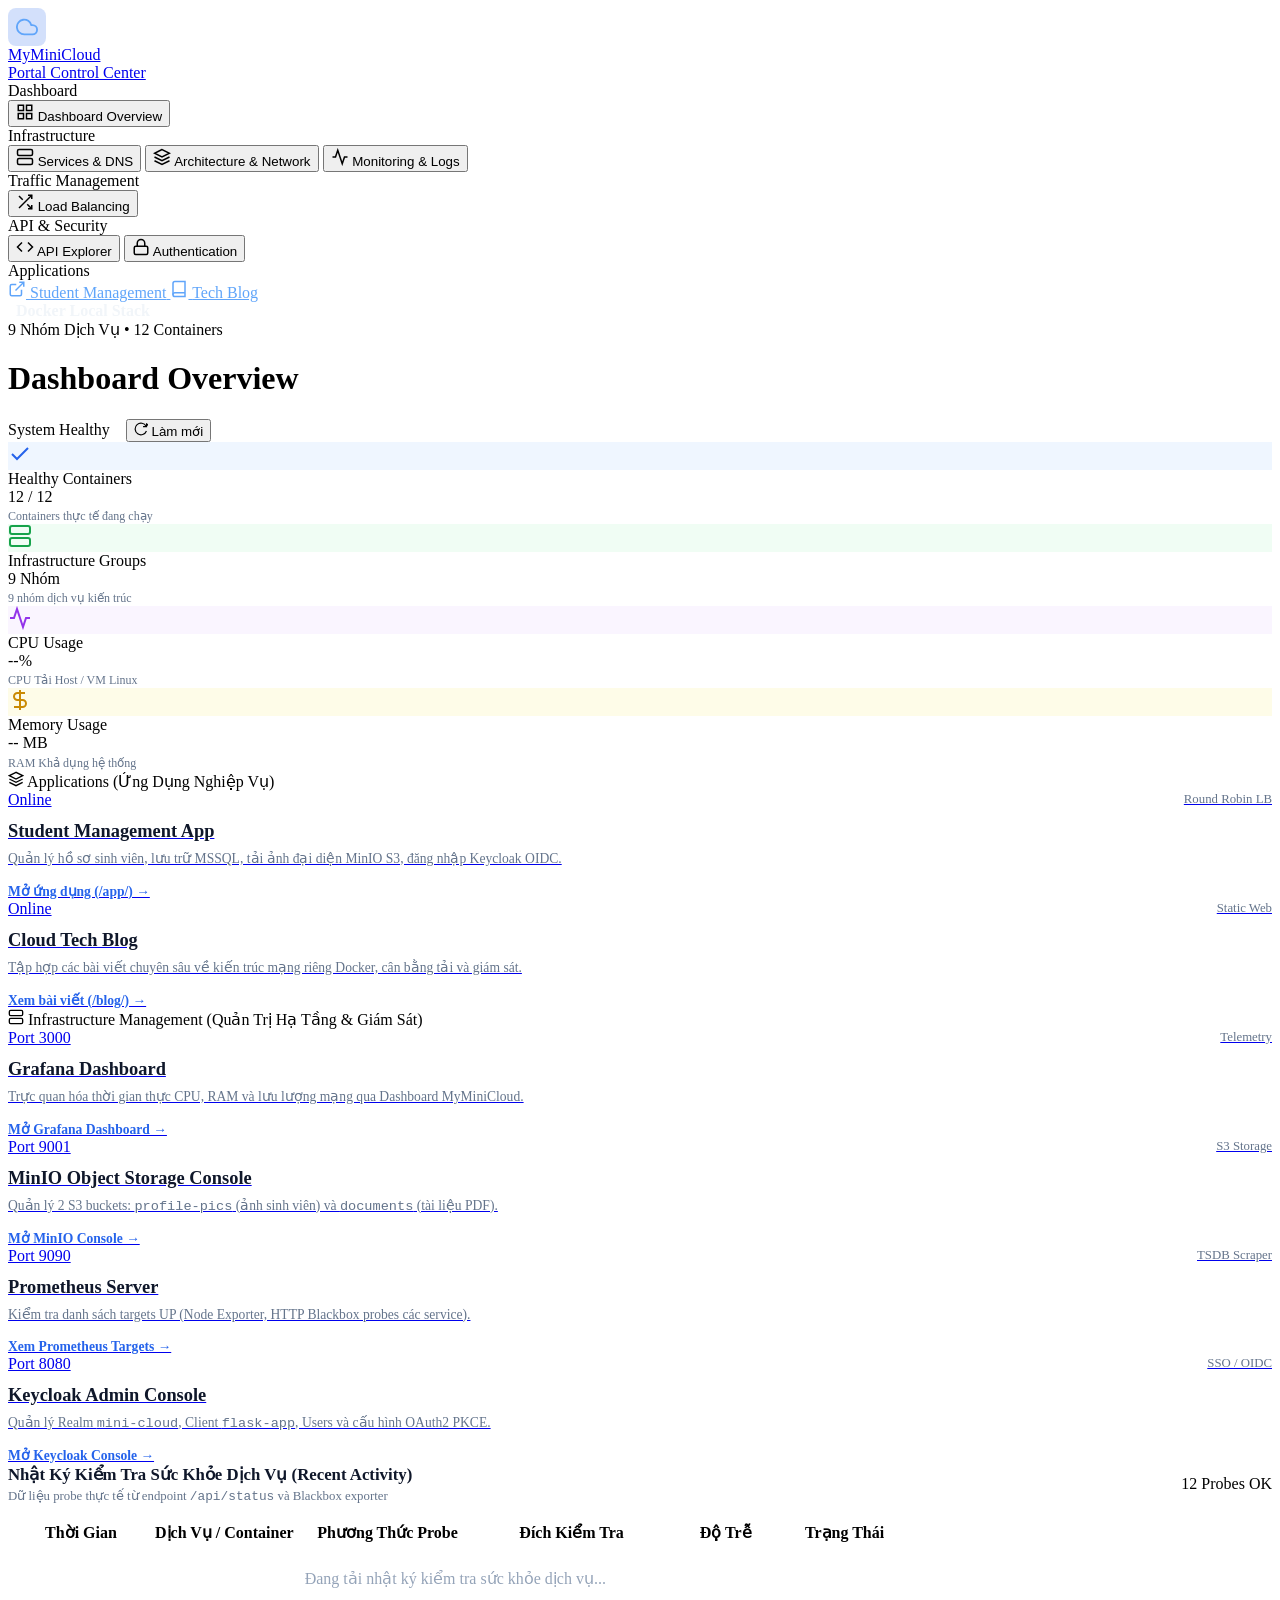
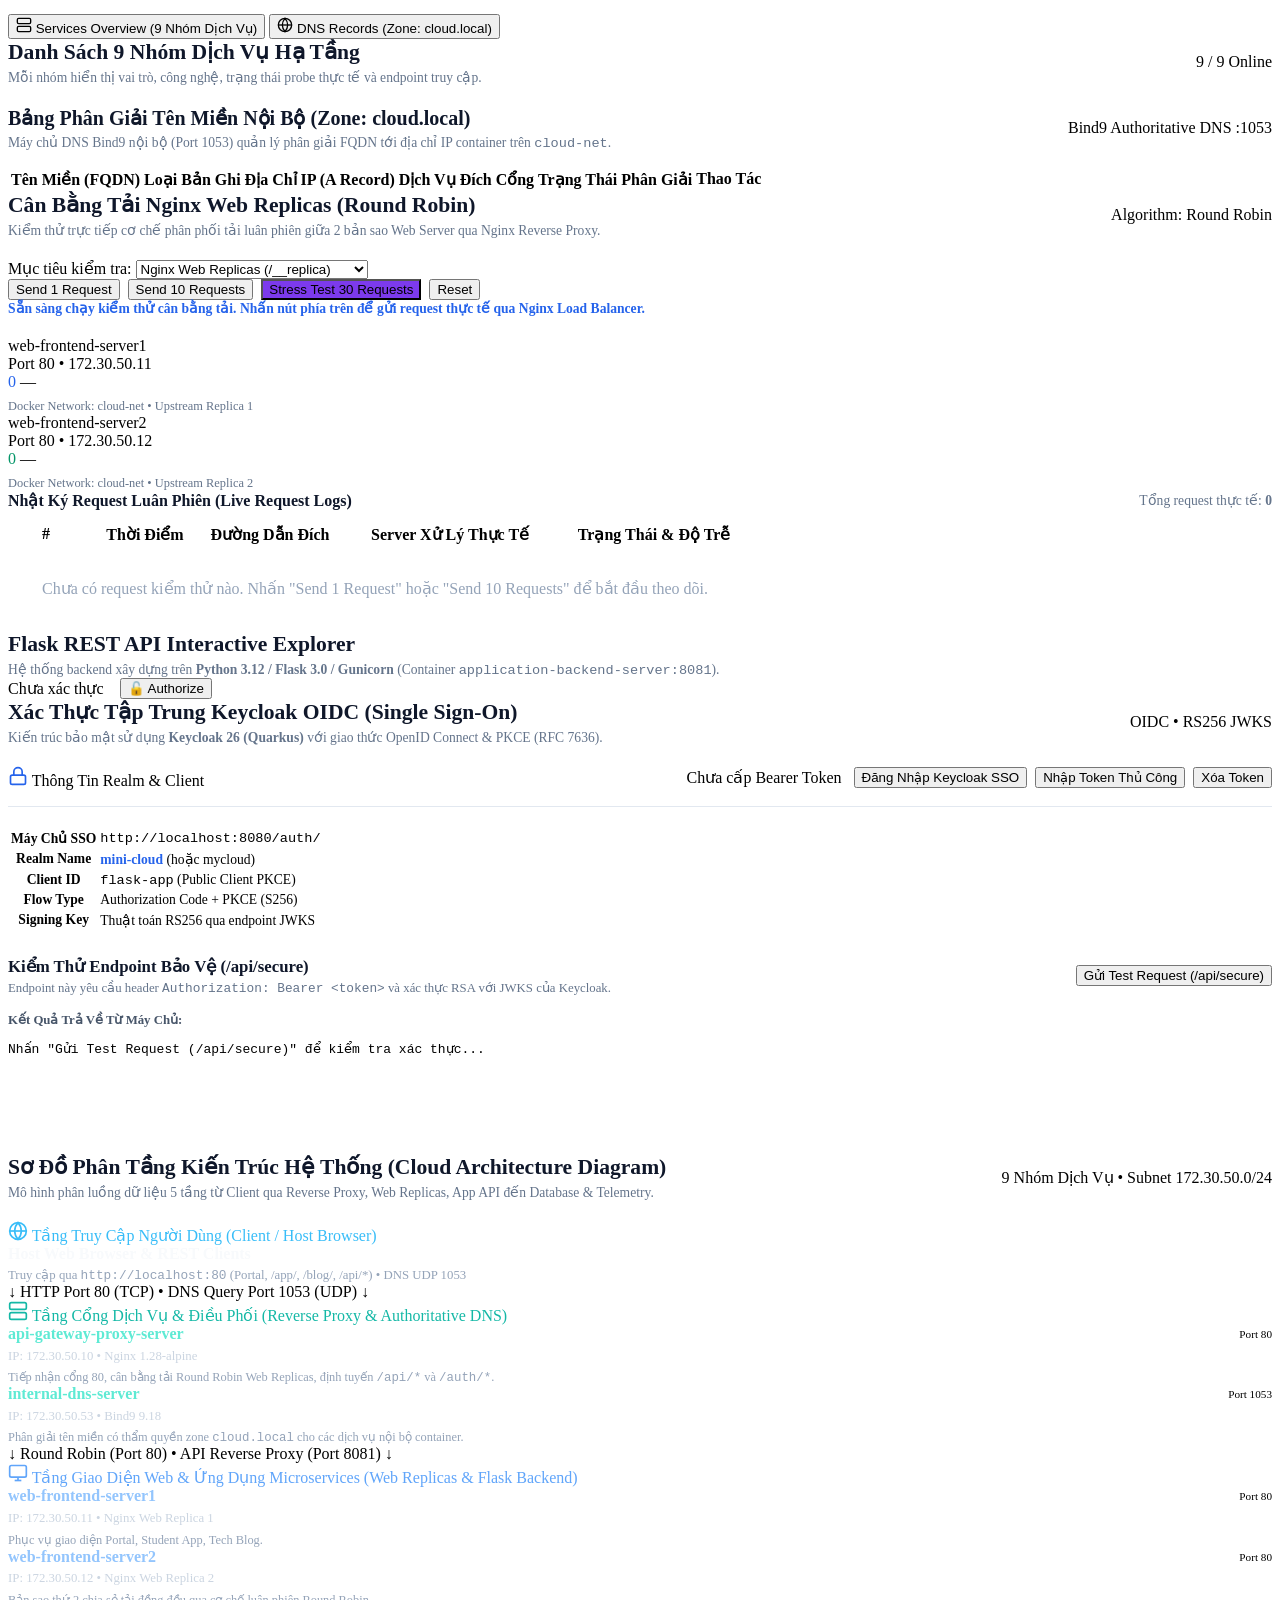
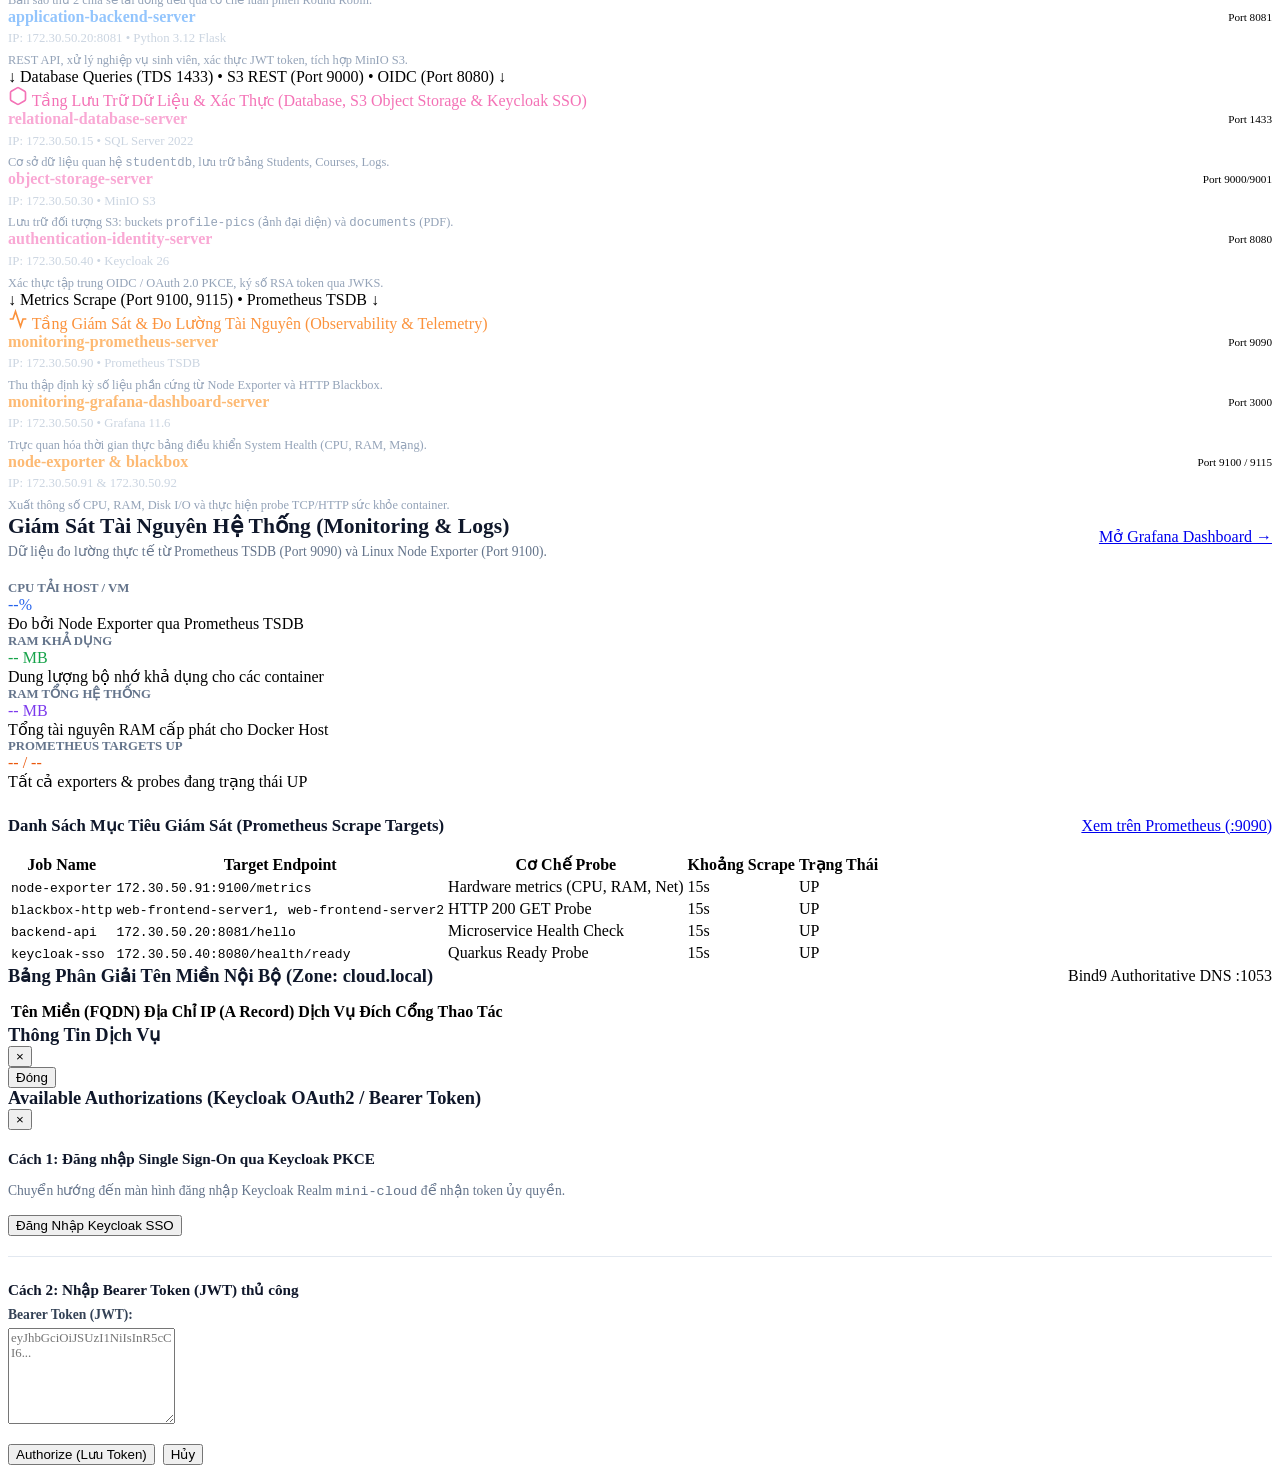
==== commit c53e23e2: "feat: simplify portal authentication" ====
--- a/web/html/index.html
+++ b/web/html/index.html
@@ -164,22 +164,6 @@
       <!-- ================================================================= -->
       <section class="portal-tab-pane active" id="tab-dashboard">
         
-        <!-- Architecture Info Banner -->
-        <div style="background: linear-gradient(135deg, #1e293b, #0f172a); color: #f8fafc; border-radius: 12px; padding: 1.25rem 1.5rem; margin-bottom: 1.5rem; display: flex; align-items: center; justify-content: space-between; flex-wrap: wrap; gap: 1rem; border: 1px solid rgba(255,255,255,0.1);">
-          <div>
-            <div style="font-size: 0.8rem; text-transform: uppercase; color: #38bdf8; font-weight: 700; letter-spacing: 0.05em; margin-bottom: 0.25rem;">Hạ Tầng Điện Toán Đám Mây Thu Nhỏ</div>
-            <div style="font-size: 1.05rem; font-weight: 700; color: #ffffff;">Hệ Thống Phân Tán MyMiniCloud (Docker Compose)</div>
-            <div style="font-size: 0.85rem; color: #94a3b8; margin-top: 0.25rem;">
-              Bao gồm <strong>9 nhóm dịch vụ kiến trúc logic</strong>, điều phối tổng cộng <strong>12 Docker Containers</strong> hoạt động trên mạng cô lập <code>cloud-net</code> (Subnet <code>172.30.50.0/24</code>).
-            </div>
-          </div>
-          <div style="display: flex; gap: 0.5rem; flex-wrap: wrap;">
-            <span class="badge" style="background: rgba(37,99,235,0.25); color: #93c5fd; border: 1px solid rgba(147,197,253,0.3);">Round Robin Nginx</span>
-            <span class="badge" style="background: rgba(16,185,129,0.25); color: #6ee7b7; border: 1px solid rgba(110,231,183,0.3);">Keycloak OIDC</span>
-            <span class="badge" style="background: rgba(245,158,11,0.25); color: #fde68a; border: 1px solid rgba(253,230,138,0.3);">Bind9 DNS :1053</span>
-          </div>
-        </div>
-
         <!-- 4 Metrics Cards (Healthy Containers, Infrastructure Groups, CPU Usage, Memory Usage) -->
         <div class="overview-stats-grid">
           
@@ -621,56 +605,48 @@
             <span class="badge badge-healthy">OIDC &bull; RS256 JWKS</span>
           </div>
 
-          <!-- OIDC Config Cards Grid -->
-          <div class="auth-grid">
-            
-            <!-- Card 1: Keycloak Realm & Client -->
-            <div class="auth-card">
-              <div class="auth-card-title">
+          <!-- Card Gom Gọn: Thông Tin Realm & Client + Trạng Thái & Buttons ở góc trên bên phải -->
+          <div class="auth-card" style="margin-bottom: 1.5rem;">
+            <div style="display: flex; justify-content: space-between; align-items: center; flex-wrap: wrap; gap: 1rem; margin-bottom: 1.25rem; padding-bottom: 1rem; border-bottom: 1px solid #e2e8f0;">
+              
+              <!-- Bên trái: Tiêu đề -->
+              <div class="auth-card-title" style="margin: 0;">
                 <svg width="20" height="20" viewBox="0 0 24 24" fill="none" stroke="currentColor" stroke-width="2" style="color: #2563eb;">
                   <rect x="3" y="11" width="18" height="11" rx="2" ry="2"></rect>
                   <path d="M7 11V7a5 5 0 0 1 10 0v4"></path>
                 </svg>
                 Thông Tin Realm &amp; Client
               </div>
-              <table class="service-detail-table" style="font-size: 0.85rem;">
-                <tbody>
-                  <tr><th>Máy Chủ SSO</th><td><code>http://localhost:8080/auth/</code></td></tr>
-                  <tr><th>Realm Name</th><td><strong style="color: #2563eb;">mini-cloud</strong> (hoặc mycloud)</td></tr>
-                  <tr><th>Client ID</th><td><code>flask-app</code> (Public Client PKCE)</td></tr>
-                  <tr><th>Flow Type</th><td>Authorization Code + PKCE (S256)</td></tr>
-                  <tr><th>Signing Key</th><td>Thuật toán RS256 qua endpoint JWKS</td></tr>
-                </tbody>
-              </table>
-            </div>
-
-            <!-- Card 2: Actions & Token Status -->
-            <div class="auth-card">
-              <div class="auth-card-title">
-                <svg width="20" height="20" viewBox="0 0 24 24" fill="none" stroke="currentColor" stroke-width="2" style="color: #16a34a;">
-                  <polyline points="20 6 9 17 4 12"></polyline>
-                </svg>
-                Trạng Thái Phiên &amp; Bearer Token
-              </div>
-              <div style="margin-bottom: 1rem;">
-                <div style="font-size: 0.8rem; font-weight: 700; color: #64748b; margin-bottom: 0.35rem;">Trạng Thái Hiện Tại:</div>
+
+              <!-- Bên phải: Trạng thái và các buttons -->
+              <div style="display: flex; align-items: center; gap: 0.75rem; flex-wrap: wrap;">
                 <div id="auth-tab-status-badge">
                   <span class="badge badge-unknown">Chưa cấp Bearer Token</span>
                 </div>
-              </div>
-              <div style="display: flex; gap: 0.5rem; flex-wrap: wrap;">
-                <button type="button" class="btn btn-primary btn-sm" id="btn-auth-sso-login">
-                  Đăng Nhập Keycloak SSO
-                </button>
-                <button type="button" class="btn btn-secondary btn-sm" id="btn-auth-open-modal">
-                  Nhập Token Thủ Công
-                </button>
-                <button type="button" class="btn btn-secondary btn-sm" id="btn-auth-clear-token">
-                  Xóa Token
-                </button>
-              </div>
-            </div>
-
+                <div style="display: flex; gap: 0.5rem; flex-wrap: wrap;">
+                  <button type="button" class="btn btn-primary btn-sm" id="btn-auth-sso-login">
+                    Đăng Nhập Keycloak SSO
+                  </button>
+                  <button type="button" class="btn btn-secondary btn-sm" id="btn-auth-open-modal">
+                    Nhập Token Thủ Công
+                  </button>
+                  <button type="button" class="btn btn-secondary btn-sm" id="btn-auth-clear-token">
+                    Xóa Token
+                  </button>
+                </div>
+              </div>
+            </div>
+
+            <!-- Bảng chi tiết cấu hình Realm & Client -->
+            <table class="service-detail-table" style="font-size: 0.85rem;">
+              <tbody>
+                <tr><th>Máy Chủ SSO</th><td><code>http://localhost:8080/auth/</code></td></tr>
+                <tr><th>Realm Name</th><td><strong style="color: #2563eb;">mini-cloud</strong> (hoặc mycloud)</td></tr>
+                <tr><th>Client ID</th><td><code>flask-app</code> (Public Client PKCE)</td></tr>
+                <tr><th>Flow Type</th><td>Authorization Code + PKCE (S256)</td></tr>
+                <tr><th>Signing Key</th><td>Thuật toán RS256 qua endpoint JWKS</td></tr>
+              </tbody>
+            </table>
           </div>
 
           <!-- Test Protected Endpoint /api/secure -->
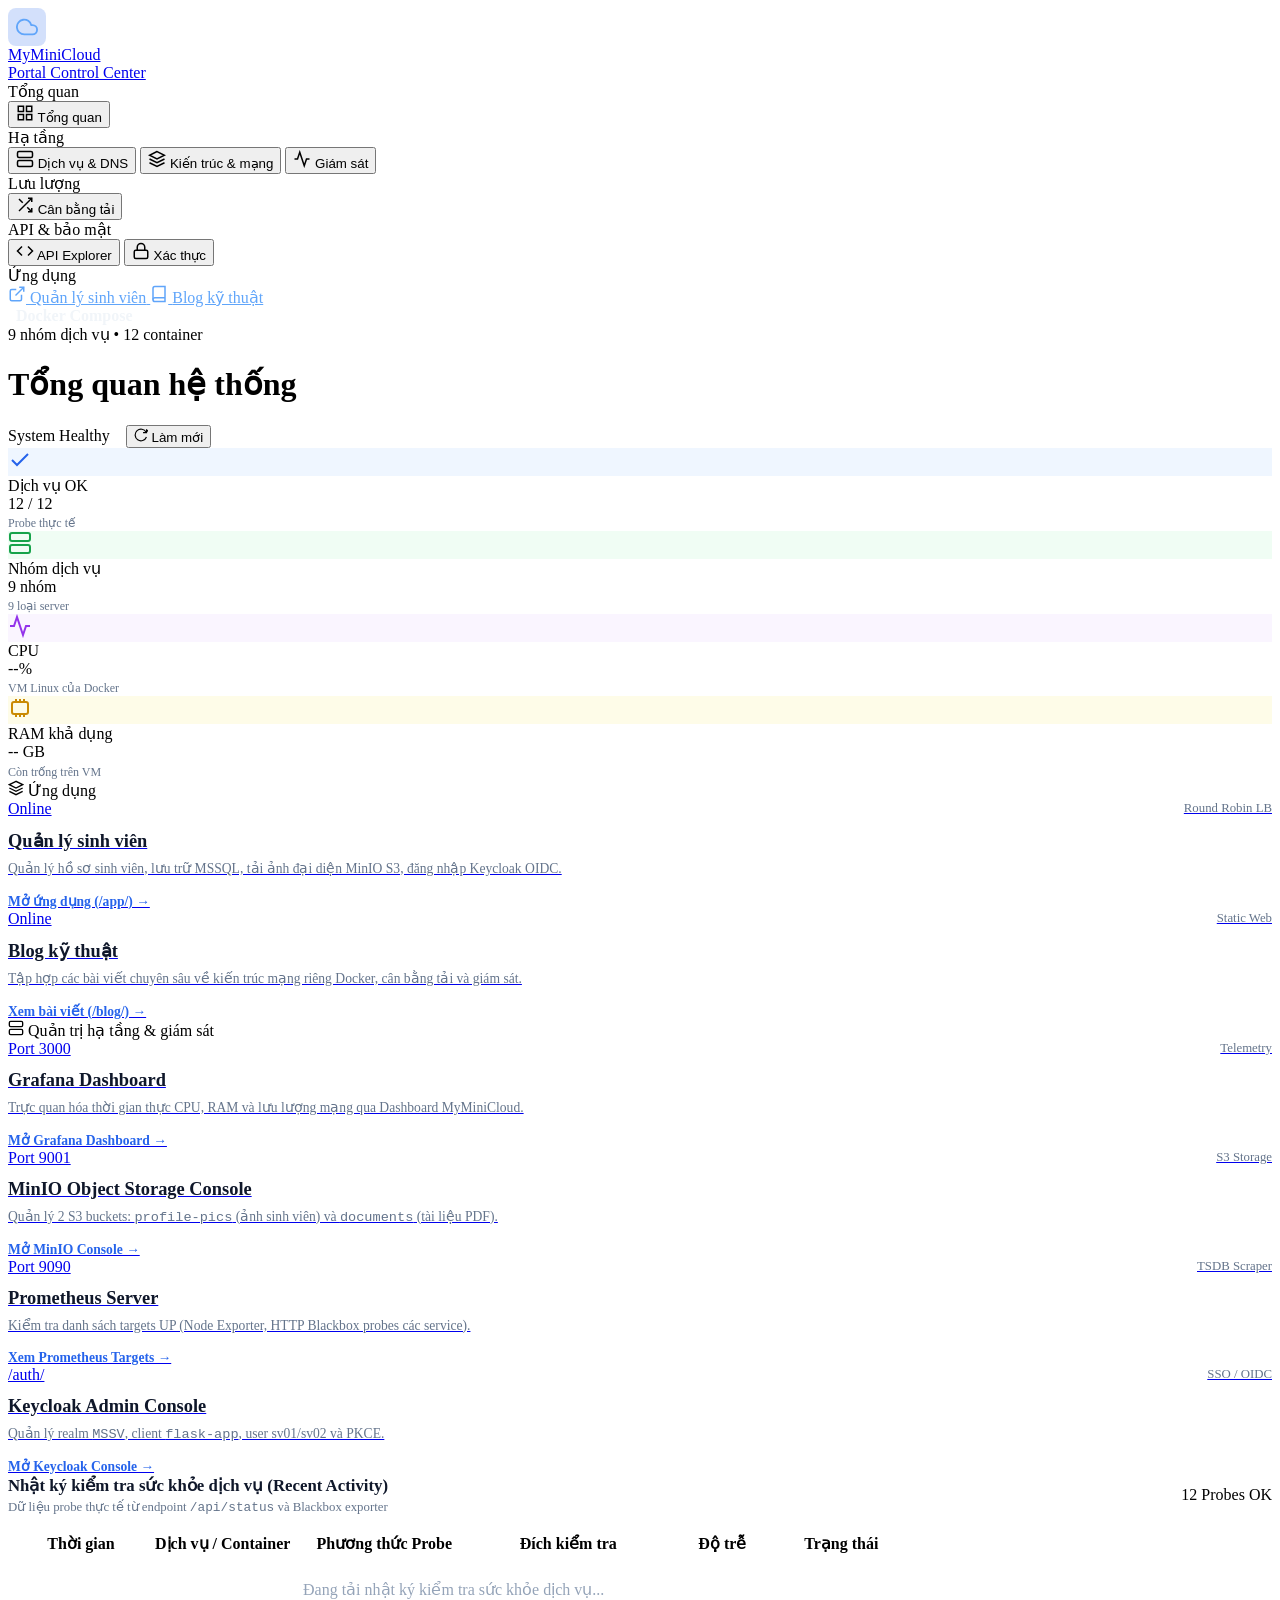
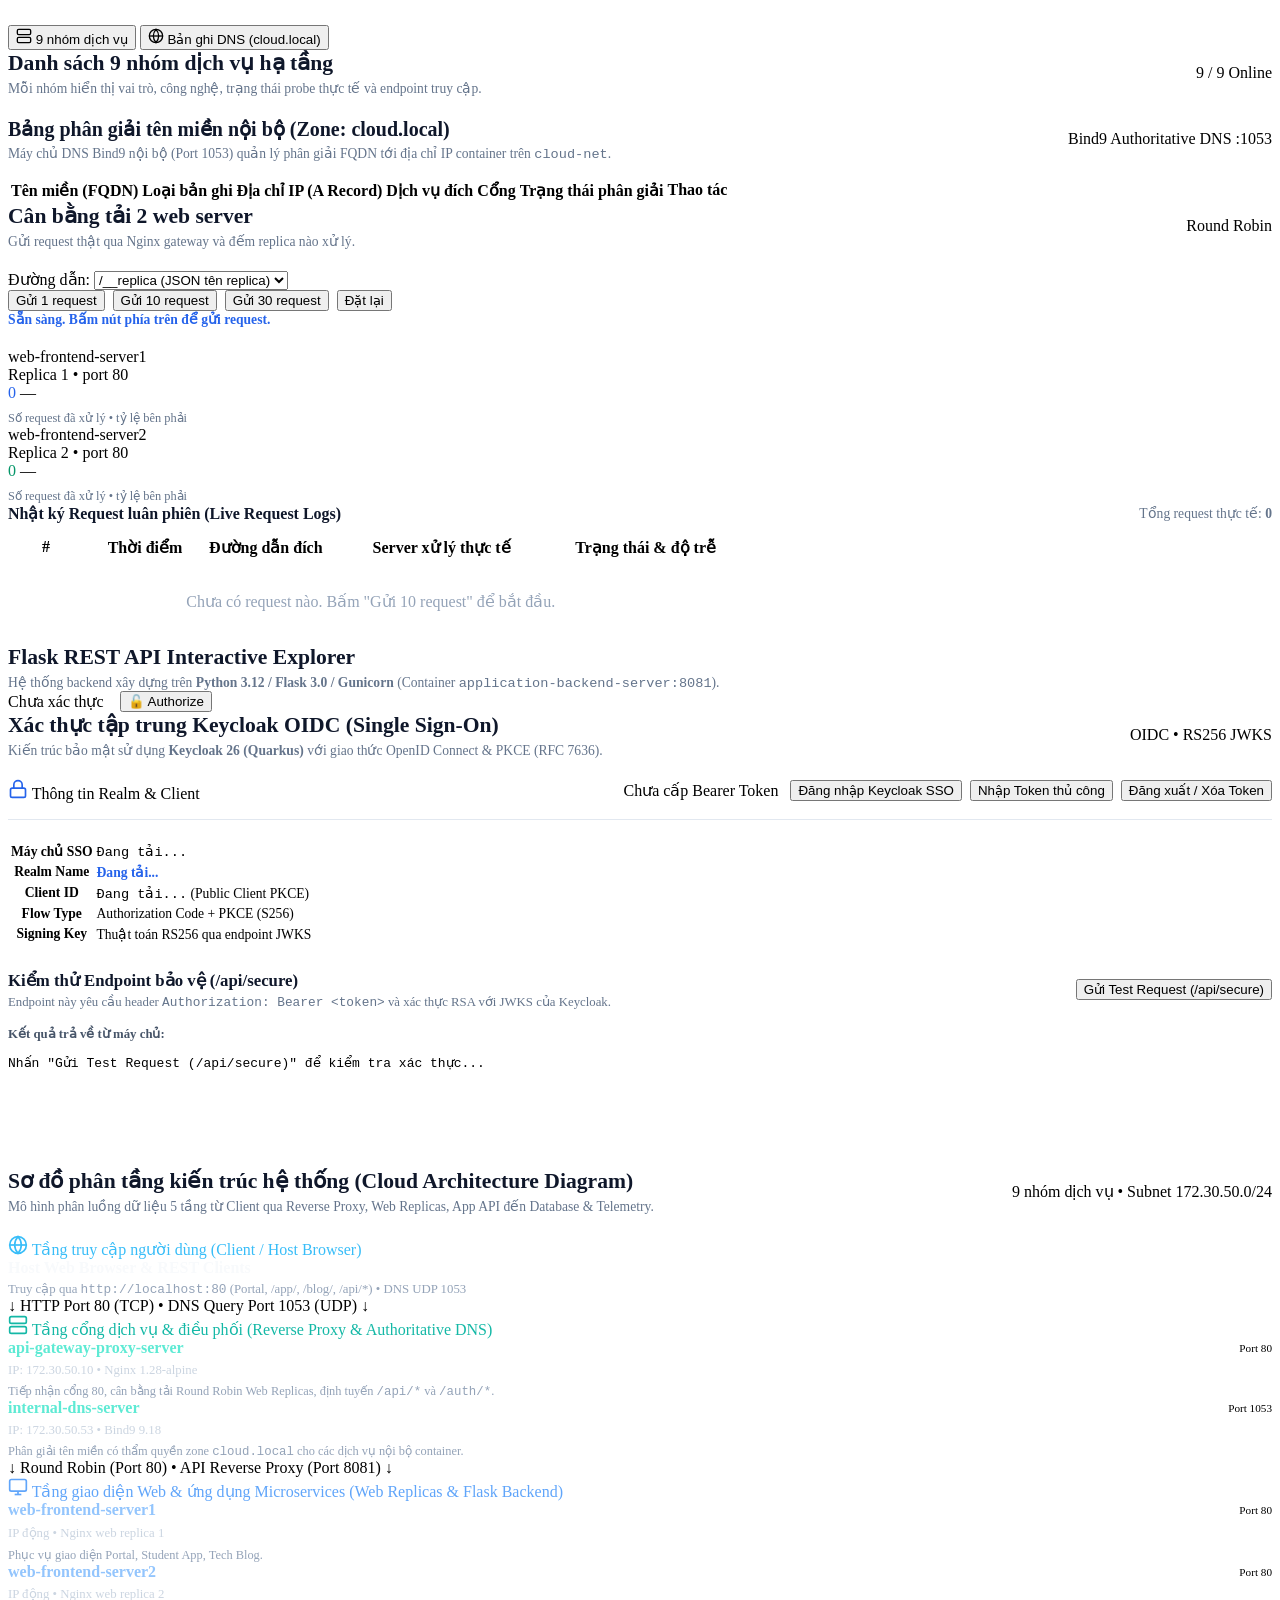
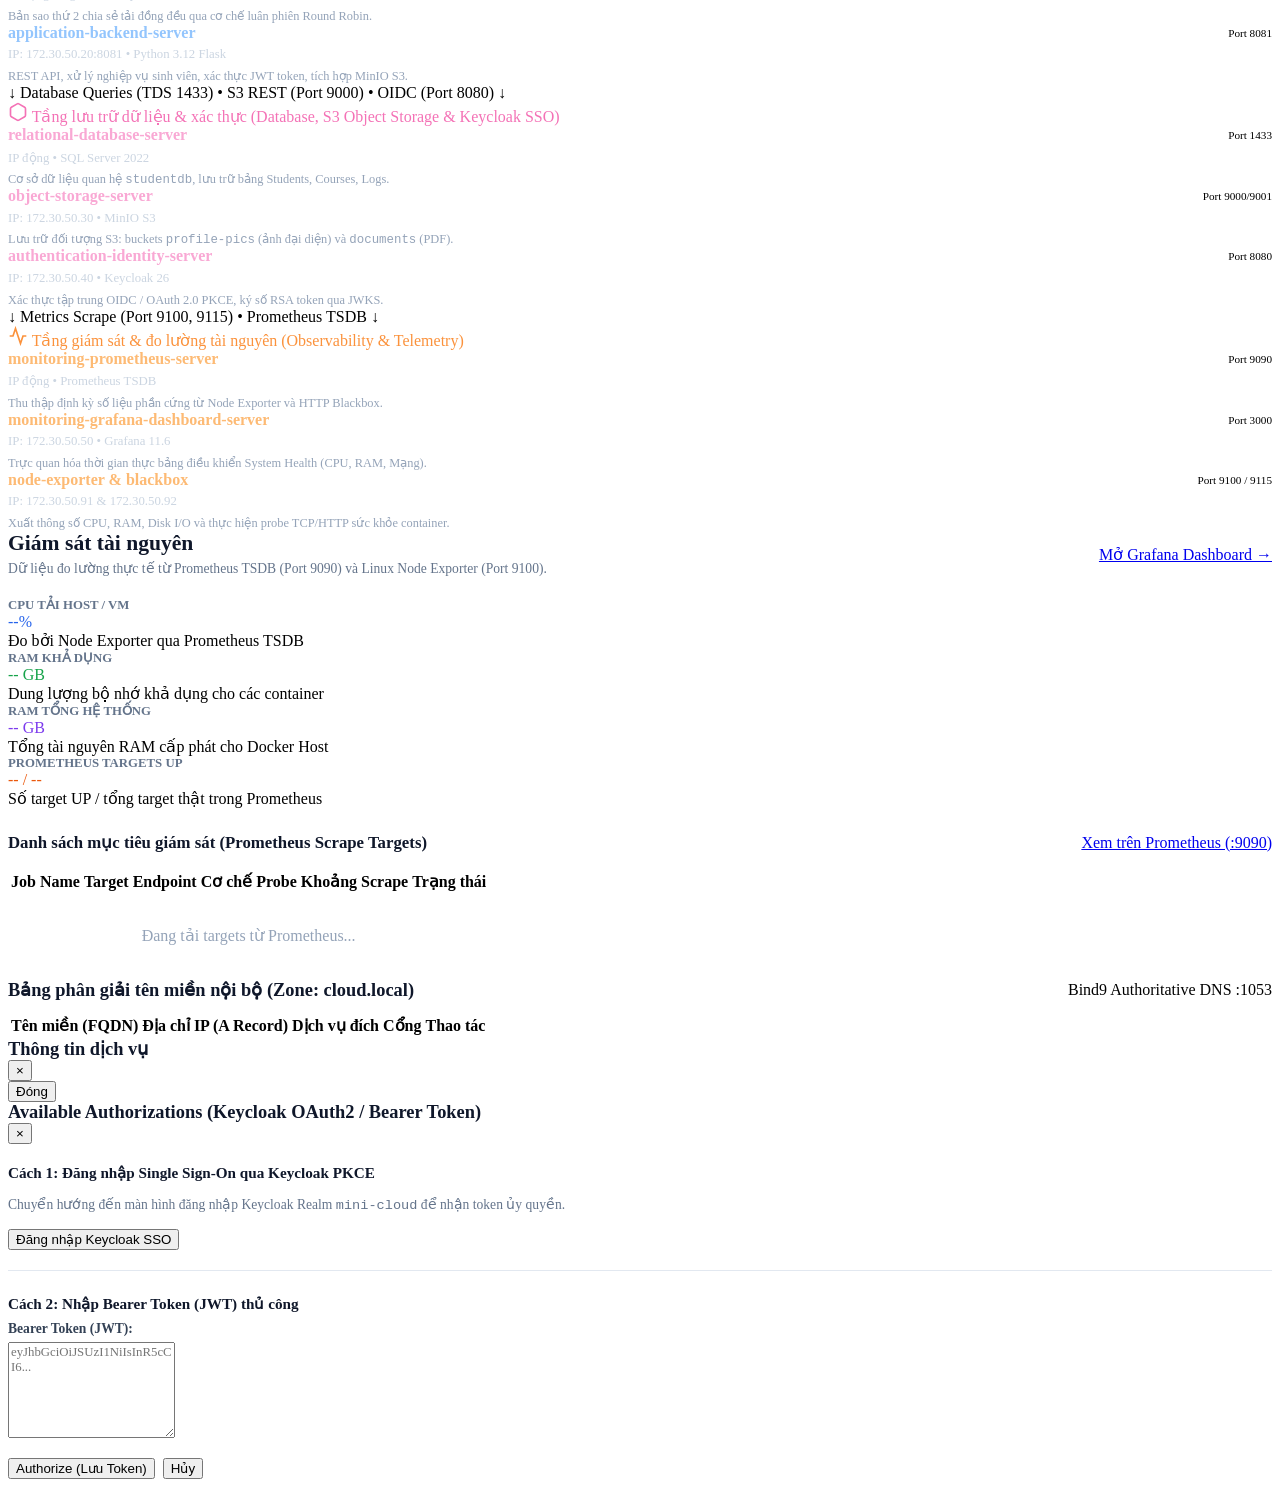
==== commit d698da46: "updated" ====
--- a/web/html/index.html
+++ b/web/html/index.html
@@ -7,6 +7,8 @@
   <link rel="icon" href="/assets/images/logo.svg" type="image/svg+xml">
   <link rel="stylesheet" href="/assets/css/common.css">
   <link rel="stylesheet" href="/assets/css/portal.css">
+  <link rel="stylesheet" href="/assets/css/theme.css">
+  <script src="/assets/js/theme.js"></script>
 </head>
 <body class="portal-body">
 
@@ -27,7 +29,7 @@
     <nav class="portal-nav-menu" aria-label="Portal Navigation">
       
       <!-- Nhóm 1: Dashboard -->
-      <div class="portal-nav-section-label">Dashboard</div>
+      <div class="portal-nav-section-label">Tổng quan</div>
       <button type="button" class="portal-nav-item active" data-tab="dashboard">
         <svg width="18" height="18" viewBox="0 0 24 24" fill="none" stroke="currentColor" stroke-width="2">
           <rect x="3" y="3" width="7" height="7"></rect>
@@ -35,11 +37,11 @@
           <rect x="14" y="14" width="7" height="7"></rect>
           <rect x="3" y="14" width="7" height="7"></rect>
         </svg>
-        <span>Dashboard Overview</span>
+        <span>Tổng quan</span>
       </button>
 
       <!-- Nhóm 2: Infrastructure -->
-      <div class="portal-nav-section-label">Infrastructure</div>
+      <div class="portal-nav-section-label">Hạ tầng</div>
       <button type="button" class="portal-nav-item" data-tab="services">
         <svg width="18" height="18" viewBox="0 0 24 24" fill="none" stroke="currentColor" stroke-width="2">
           <rect x="2" y="2" width="20" height="8" rx="2" ry="2"></rect>
@@ -47,7 +49,7 @@
           <line x1="6" y1="6" x2="6.01" y2="6"></line>
           <line x1="6" y1="18" x2="6.01" y2="18"></line>
         </svg>
-        <span>Services &amp; DNS</span>
+        <span>Dịch vụ &amp; DNS</span>
       </button>
 
       <button type="button" class="portal-nav-item" data-tab="architecture">
@@ -56,18 +58,18 @@
           <polyline points="2 17 12 22 22 17"></polyline>
           <polyline points="2 12 12 17 22 12"></polyline>
         </svg>
-        <span>Architecture &amp; Network</span>
+        <span>Kiến trúc &amp; mạng</span>
       </button>
 
       <button type="button" class="portal-nav-item" data-tab="monitoring">
         <svg width="18" height="18" viewBox="0 0 24 24" fill="none" stroke="currentColor" stroke-width="2">
           <path d="M22 12h-4l-3 9L9 3l-3 9H2"></path>
         </svg>
-        <span>Monitoring &amp; Logs</span>
+        <span>Giám sát</span>
       </button>
 
       <!-- Nhóm 3: Traffic Management -->
-      <div class="portal-nav-section-label">Traffic Management</div>
+      <div class="portal-nav-section-label">Lưu lượng</div>
       <button type="button" class="portal-nav-item" data-tab="loadbalancing">
         <svg width="18" height="18" viewBox="0 0 24 24" fill="none" stroke="currentColor" stroke-width="2">
           <polyline points="16 3 21 3 21 8"></polyline>
@@ -76,11 +78,11 @@
           <line x1="15" y1="15" x2="21" y2="21"></line>
           <line x1="4" y1="4" x2="9" y2="9"></line>
         </svg>
-        <span>Load Balancing</span>
+        <span>Cân bằng tải</span>
       </button>
 
       <!-- Nhóm 4: API & Security -->
-      <div class="portal-nav-section-label">API &amp; Security</div>
+      <div class="portal-nav-section-label">API &amp; bảo mật</div>
       <button type="button" class="portal-nav-item" data-tab="api-explorer">
         <svg width="18" height="18" viewBox="0 0 24 24" fill="none" stroke="currentColor" stroke-width="2">
           <polyline points="16 18 22 12 16 6"></polyline>
@@ -94,7 +96,7 @@
           <rect x="3" y="11" width="18" height="11" rx="2" ry="2"></rect>
           <path d="M7 11V7a5 5 0 0 1 10 0v4"></path>
         </svg>
-        <span>Authentication</span>
+        <span>Xác thực</span>
       </button>
 
       <!-- Nút ẩn hỗ trợ tương thích ngược cho test script kiểm tra tab DNS & api-docs -->
@@ -108,14 +110,14 @@
       <div class="portal-nav-divider"></div>
 
       <!-- Nhóm 5: Applications -->
-      <div class="portal-nav-section-label">Applications</div>
+      <div class="portal-nav-section-label">Ứng dụng</div>
       <a href="/app/" class="portal-nav-item" style="color: #60a5fa;">
         <svg width="18" height="18" viewBox="0 0 24 24" fill="none" stroke="currentColor" stroke-width="2">
           <path d="M18 13v6a2 2 0 0 1-2 2H5a2 2 0 0 1-2-2V8a2 2 0 0 1 2-2h6"></path>
           <polyline points="15 3 21 3 21 9"></polyline>
           <line x1="10" y1="14" x2="21" y2="3"></line>
         </svg>
-        <span>Student Management</span>
+        <span>Quản lý sinh viên</span>
       </a>
 
       <a href="/blog/" class="portal-nav-item" style="color: #60a5fa;">
@@ -123,16 +125,16 @@
           <path d="M4 19.5A2.5 2.5 0 0 1 6.5 17H20"></path>
           <path d="M6.5 2H20v20H6.5A2.5 2.5 0 0 1 4 19.5v-15A2.5 2.5 0 0 1 6.5 2z"></path>
         </svg>
-        <span>Tech Blog</span>
+        <span>Blog kỹ thuật</span>
       </a>
     </nav>
 
     <div class="portal-sidebar-footer">
       <div style="display: flex; align-items: center; gap: 0.5rem;">
         <span class="nimbus-status-dot"></span>
-        <span style="font-weight: 600; color: #f1f5f9;">Docker Local Stack</span>
+        <span style="font-weight: 600; color: #f1f5f9;">Docker Compose</span>
       </div>
-      <div>9 Nhóm Dịch Vụ &bull; 12 Containers</div>
+      <div>9 nhóm dịch vụ &bull; 12 container</div>
     </div>
   </aside>
 
@@ -142,7 +144,7 @@
     <!-- Topbar -->
     <header class="portal-topbar">
       <div class="topbar-page-info">
-        <h1 id="portal-topbar-title">Dashboard Overview</h1>
+        <h1 id="portal-topbar-title">Tổng quan hệ thống</h1>
       </div>
 
       <div style="display: flex; align-items: center; gap: 1rem;">
@@ -175,9 +177,9 @@
               </svg>
             </div>
             <div>
-              <div class="stat-label-sm">Healthy Containers</div>
+              <div class="stat-label-sm">Dịch vụ OK</div>
               <div class="stat-val-big" id="dash-stat-reachable">12 / 12</div>
-              <div style="font-size: 0.75rem; color: #64748b; margin-top: 0.2rem;">Containers thực tế đang chạy</div>
+              <div style="font-size: 0.75rem; color: #64748b; margin-top: 0.2rem;">Probe thực tế</div>
             </div>
           </div>
 
@@ -190,9 +192,9 @@
               </svg>
             </div>
             <div>
-              <div class="stat-label-sm">Infrastructure Groups</div>
-              <div class="stat-val-big" id="dash-stat-groups">9 Nhóm</div>
-              <div style="font-size: 0.75rem; color: #64748b; margin-top: 0.2rem;">9 nhóm dịch vụ kiến trúc</div>
+              <div class="stat-label-sm">Nhóm dịch vụ</div>
+              <div class="stat-val-big" id="dash-stat-groups">9 nhóm</div>
+              <div style="font-size: 0.75rem; color: #64748b; margin-top: 0.2rem;">9 loại server</div>
             </div>
           </div>
 
@@ -204,9 +206,9 @@
               </svg>
             </div>
             <div>
-              <div class="stat-label-sm">CPU Usage</div>
+              <div class="stat-label-sm">CPU</div>
               <div class="stat-val-big" id="dash-stat-cpu">--%</div>
-              <div style="font-size: 0.75rem; color: #64748b; margin-top: 0.2rem;">CPU Tải Host / VM Linux</div>
+              <div style="font-size: 0.75rem; color: #64748b; margin-top: 0.2rem;">VM Linux của Docker</div>
             </div>
           </div>
 
@@ -214,13 +216,13 @@
           <div class="overview-stat-card">
             <div class="overview-icon-wrap" style="background-color: #fefce8; color: #ca8a04;">
               <svg width="24" height="24" viewBox="0 0 24 24" fill="none" stroke="currentColor" stroke-width="2">
-                <path d="M12 2v20M17 5H9.5a3.5 3.5 0 0 0 0 7h5a3.5 3.5 0 0 1 0 7H6"></path>
+                <rect x="4" y="6" width="16" height="12" rx="2"></rect><path d="M8 6V3M12 6V3M16 6V3M8 21v-3M12 21v-3M16 21v-3"></path>
               </svg>
             </div>
             <div>
-              <div class="stat-label-sm">Memory Usage</div>
-              <div class="stat-val-big" id="dash-stat-ram">-- MB</div>
-              <div style="font-size: 0.75rem; color: #64748b; margin-top: 0.2rem;">RAM Khả dụng hệ thống</div>
+              <div class="stat-label-sm">RAM khả dụng</div>
+              <div class="stat-val-big" id="dash-stat-ram">-- GB</div>
+              <div style="font-size: 0.75rem; color: #64748b; margin-top: 0.2rem;">Còn trống trên VM</div>
             </div>
           </div>
         </div>
@@ -232,7 +234,7 @@
             <polyline points="2 17 12 22 22 17"></polyline>
             <polyline points="2 12 12 17 22 12"></polyline>
           </svg>
-          Applications (Ứng Dụng Nghiệp Vụ)
+          Ứng dụng
         </div>
         <div class="quick-app-grid">
           
@@ -242,7 +244,7 @@
                 <span class="badge badge-healthy">Online</span>
                 <span style="font-size: 0.8rem; color: #64748b;">Round Robin LB</span>
               </div>
-              <h3 style="font-size: 1.15rem; font-weight: 700; color: #0f172a; margin: 0 0 0.5rem 0;">Student Management App</h3>
+              <h3 style="font-size: 1.15rem; font-weight: 700; color: #0f172a; margin: 0 0 0.5rem 0;">Quản lý sinh viên</h3>
               <p style="font-size: 0.85rem; color: #64748b; margin: 0 0 1rem 0;">Quản lý hồ sơ sinh viên, lưu trữ MSSQL, tải ảnh đại diện MinIO S3, đăng nhập Keycloak OIDC.</p>
             </div>
             <div style="font-size: 0.85rem; font-weight: 600; color: #2563eb; display: flex; align-items: center; gap: 0.35rem;">
@@ -256,7 +258,7 @@
                 <span class="badge badge-healthy">Online</span>
                 <span style="font-size: 0.8rem; color: #64748b;">Static Web</span>
               </div>
-              <h3 style="font-size: 1.15rem; font-weight: 700; color: #0f172a; margin: 0 0 0.5rem 0;">Cloud Tech Blog</h3>
+              <h3 style="font-size: 1.15rem; font-weight: 700; color: #0f172a; margin: 0 0 0.5rem 0;">Blog kỹ thuật</h3>
               <p style="font-size: 0.85rem; color: #64748b; margin: 0 0 1rem 0;">Tập hợp các bài viết chuyên sâu về kiến trúc mạng riêng Docker, cân bằng tải và giám sát.</p>
             </div>
             <div style="font-size: 0.85rem; font-weight: 600; color: #2563eb; display: flex; align-items: center; gap: 0.35rem;">
@@ -271,7 +273,7 @@
             <rect x="2" y="2" width="20" height="8" rx="2" ry="2"></rect>
             <rect x="2" y="14" width="20" height="8" rx="2" ry="2"></rect>
           </svg>
-          Infrastructure Management (Quản Trị Hạ Tầng &amp; Giám Sát)
+          Quản trị hạ tầng &amp; giám sát
         </div>
         <div class="quick-app-grid">
 
@@ -320,11 +322,11 @@
           <a href="/auth/" target="_blank" rel="noopener" class="quick-app-tile">
             <div>
               <div style="display: flex; align-items: center; justify-content: space-between; margin-bottom: 0.75rem;">
-                <span class="badge badge-healthy">Port 8080</span>
+                <span class="badge badge-healthy">/auth/</span>
                 <span style="font-size: 0.8rem; color: #64748b;">SSO / OIDC</span>
               </div>
               <h3 style="font-size: 1.15rem; font-weight: 700; color: #0f172a; margin: 0 0 0.5rem 0;">Keycloak Admin Console</h3>
-              <p style="font-size: 0.85rem; color: #64748b; margin: 0 0 1rem 0;">Quản lý Realm <code>mini-cloud</code>, Client <code>flask-app</code>, Users và cấu hình OAuth2 PKCE.</p>
+              <p style="font-size: 0.85rem; color: #64748b; margin: 0 0 1rem 0;">Quản lý realm <code data-oidc-realm>MSSV</code>, client <code>flask-app</code>, user sv01/sv02 và PKCE.</p>
             </div>
             <div style="font-size: 0.85rem; font-weight: 600; color: #2563eb; display: flex; align-items: center; gap: 0.35rem;">
               Mở Keycloak Console &rarr;
@@ -337,7 +339,7 @@
         <div class="activity-table-card">
           <div style="display: flex; justify-content: space-between; align-items: center; margin-bottom: 1rem;">
             <div>
-              <h3 style="font-size: 1.05rem; font-weight: 700; color: #0f172a; margin: 0;">Nhật Ký Kiểm Tra Sức Khỏe Dịch Vụ (Recent Activity)</h3>
+              <h3 style="font-size: 1.05rem; font-weight: 700; color: #0f172a; margin: 0;">Nhật ký kiểm tra sức khỏe dịch vụ (Recent Activity)</h3>
               <div style="font-size: 0.8rem; color: #64748b; margin-top: 0.2rem;">Dữ liệu probe thực tế từ endpoint <code>/api/status</code> và Blackbox exporter</div>
             </div>
             <span class="badge badge-healthy" id="recent-activity-count">12 Probes OK</span>
@@ -347,12 +349,12 @@
             <table class="activity-table">
               <thead>
                 <tr>
-                  <th style="width: 140px;">Thời Gian</th>
-                  <th>Dịch Vụ / Container</th>
-                  <th style="width: 180px;">Phương Thức Probe</th>
-                  <th style="width: 180px;">Đích Kiểm Tra</th>
-                  <th style="width: 120px;">Độ Trễ</th>
-                  <th style="width: 110px;">Trạng Thái</th>
+                  <th style="width: 140px;">Thời gian</th>
+                  <th>Dịch vụ / Container</th>
+                  <th style="width: 180px;">Phương thức Probe</th>
+                  <th style="width: 180px;">Đích kiểm tra</th>
+                  <th style="width: 120px;">Độ trễ</th>
+                  <th style="width: 110px;">Trạng thái</th>
                 </tr>
               </thead>
               <tbody id="recent-activity-table-body">
@@ -380,7 +382,7 @@
               <rect x="2" y="2" width="20" height="8" rx="2" ry="2"></rect>
               <rect x="2" y="14" width="20" height="8" rx="2" ry="2"></rect>
             </svg>
-            Services Overview (9 Nhóm Dịch Vụ)
+            9 nhóm dịch vụ
           </button>
           <button type="button" class="subtab-btn" id="subtab-btn-dns" data-subtab="dns">
             <svg width="16" height="16" viewBox="0 0 24 24" fill="none" stroke="currentColor" stroke-width="2">
@@ -388,7 +390,7 @@
               <line x1="2" y1="12" x2="22" y2="12"></line>
               <path d="M12 2a15.3 15.3 0 0 1 4 10 15.3 15.3 0 0 1-4 10 15.3 15.3 0 0 1-4-10 15.3 15.3 0 0 1 4-10z"></path>
             </svg>
-            DNS Records (Zone: cloud.local)
+            Bản ghi DNS (cloud.local)
           </button>
         </div>
 
@@ -397,7 +399,7 @@
           <div style="display: flex; justify-content: space-between; align-items: center; margin-bottom: 1.25rem;">
             <div>
               <h2 style="font-size: 1.35rem; font-weight: 800; color: #0f172a; margin: 0;">
-                Danh Sách 9 Nhóm Dịch Vụ Hạ Tầng
+                Danh sách 9 nhóm dịch vụ hạ tầng
               </h2>
               <div style="font-size: 0.85rem; color: #64748b; margin-top: 0.25rem;">
                 Mỗi nhóm hiển thị vai trò, công nghệ, trạng thái probe thực tế và endpoint truy cập.
@@ -416,7 +418,7 @@
           <div class="dns-list-card">
             <div style="display: flex; align-items: center; justify-content: space-between; margin-bottom: 1rem;">
               <div>
-                <h3 style="font-size: 1.25rem; font-weight: 800; color: #0f172a; margin: 0;">Bảng Phân Giải Tên Miền Nội Bộ (Zone: cloud.local)</h3>
+                <h3 style="font-size: 1.25rem; font-weight: 800; color: #0f172a; margin: 0;">Bảng phân giải tên miền nội bộ (Zone: cloud.local)</h3>
                 <div style="font-size: 0.85rem; color: #64748b; margin-top: 0.25rem;">
                   Máy chủ DNS Bind9 nội bộ (Port 1053) quản lý phân giải FQDN tới địa chỉ IP container trên <code>cloud-net</code>.
                 </div>
@@ -428,13 +430,13 @@
               <table class="dns-data-table">
                 <thead>
                   <tr>
-                    <th>Tên Miền (FQDN)</th>
-                    <th>Loại Bản Ghi</th>
-                    <th>Địa Chỉ IP (A Record)</th>
-                    <th>Dịch Vụ Đích</th>
+                    <th>Tên miền (FQDN)</th>
+                    <th>Loại bản ghi</th>
+                    <th>Địa chỉ IP (A Record)</th>
+                    <th>Dịch vụ đích</th>
                     <th>Cổng</th>
-                    <th>Trạng Thái Phân Giải</th>
-                    <th style="text-align: right;">Thao Tác</th>
+                    <th>Trạng thái phân giải</th>
+                    <th style="text-align: right;">Thao tác</th>
                   </tr>
                 </thead>
                 <tbody id="dns-records-table-body">
@@ -456,45 +458,45 @@
           <div style="display: flex; justify-content: space-between; align-items: center; margin-bottom: 1.25rem;">
             <div>
               <h2 style="font-size: 1.35rem; font-weight: 800; color: #0f172a; margin: 0;">
-                Cân Bằng Tải Nginx Web Replicas (Round Robin)
+                Cân bằng tải 2 web server
               </h2>
               <div style="font-size: 0.85rem; color: #64748b; margin-top: 0.25rem;">
-                Kiểm thử trực tiếp cơ chế phân phối tải luân phiên giữa 2 bản sao Web Server qua Nginx Reverse Proxy.
-              </div>
-            </div>
-            <span class="badge badge-healthy">Algorithm: Round Robin</span>
+                Gửi request thật qua Nginx gateway và đếm replica nào xử lý.
+              </div>
+            </div>
+            <span class="badge badge-healthy">Round Robin</span>
           </div>
 
           <!-- Selector & Controls -->
           <div class="lb-toolbar-row">
             <div class="lb-select-group">
-              <label for="lb-app-select" class="lb-select-label">Mục tiêu kiểm tra:</label>
+              <label for="lb-app-select" class="lb-select-label">Đường dẫn:</label>
               <select id="lb-app-select" class="lb-app-select">
-                <option value="/__replica" selected>Nginx Web Replicas (/__replica)</option>
-                <option value="/blog/">Web Replicas - Static Blog (/blog/)</option>
-                <option value="/app/">Web Replicas - Student App (/app/)</option>
-                <option value="/">Portal Gateway (/)</option>
+                <option value="/__replica" selected>/__replica (JSON tên replica)</option>
+                <option value="/blog/">/blog/ (Blog)</option>
+                <option value="/app/">/app/ (Student App)</option>
+                <option value="/">/ (Portal)</option>
               </select>
             </div>
 
             <div style="display: flex; gap: 0.5rem; flex-wrap: wrap;">
               <button type="button" class="btn btn-secondary btn-sm" id="btn-lb-run-1">
-                Send 1 Request
+                Gửi 1 request
               </button>
               <button type="button" class="btn btn-primary btn-sm" id="btn-lb-run-10">
-                Send 10 Requests
+                Gửi 10 request
               </button>
-              <button type="button" class="btn btn-primary btn-sm" id="btn-lb-run-30" style="background-color: #7c3aed;">
-                Stress Test 30 Requests
+              <button type="button" class="btn btn-secondary btn-sm" id="btn-lb-run-30">
+                Gửi 30 request
               </button>
               <button type="button" class="btn btn-secondary btn-sm" id="btn-lb-reset" title="Đặt lại bộ đếm về 0">
-                Reset
+                Đặt lại
               </button>
             </div>
           </div>
 
           <div style="font-size: 0.85rem; color: #2563eb; font-weight: 600; margin-bottom: 1.25rem;" id="lb-test-status-text">
-            Sẵn sàng chạy kiểm thử cân bằng tải. Nhấn nút phía trên để gửi request thực tế qua Nginx Load Balancer.
+            Sẵn sàng. Bấm nút phía trên để gửi request.
           </div>
 
           <!-- 2 Server Cards (Ban đầu hiển thị 0 request và tỷ lệ "—") -->
@@ -503,33 +505,33 @@
             <div class="lb-server-metric-box" id="lb-box-server1">
               <div class="lb-server-top">
                 <div class="lb-server-title">web-frontend-server1</div>
-                <span class="badge badge-healthy">Port 80 &bull; 172.30.50.11</span>
+                <span class="badge badge-healthy">Replica 1 &bull; port 80</span>
               </div>
               <div class="lb-stat-count-row" style="margin-bottom: 0.5rem;">
                 <span class="lb-stat-number" style="color: #2563eb;" id="lb-count-server1">0</span>
                 <span class="lb-stat-percent" id="lb-pct-server1">&mdash;</span>
               </div>
-              <div style="font-size: 0.775rem; color: #64748b;">Docker Network: cloud-net &bull; Upstream Replica 1</div>
+              <div style="font-size: 0.775rem; color: #64748b;">Số request đã xử lý &bull; tỷ lệ bên phải</div>
             </div>
 
             <!-- Server 2 -->
             <div class="lb-server-metric-box" id="lb-box-server2">
               <div class="lb-server-top">
                 <div class="lb-server-title">web-frontend-server2</div>
-                <span class="badge badge-healthy">Port 80 &bull; 172.30.50.12</span>
+                <span class="badge badge-healthy">Replica 2 &bull; port 80</span>
               </div>
               <div class="lb-stat-count-row" style="margin-bottom: 0.5rem;">
                 <span class="lb-stat-number" style="color: #059669;" id="lb-count-server2">0</span>
                 <span class="lb-stat-percent" id="lb-pct-server2">&mdash;</span>
               </div>
-              <div style="font-size: 0.775rem; color: #64748b;">Docker Network: cloud-net &bull; Upstream Replica 2</div>
+              <div style="font-size: 0.775rem; color: #64748b;">Số request đã xử lý &bull; tỷ lệ bên phải</div>
             </div>
           </div>
 
           <!-- Live Log Stream Table (Dạng bảng phân cột rõ ràng, không dính chữ) -->
           <div>
             <div style="display: flex; justify-content: space-between; align-items: center; margin-bottom: 0.75rem;">
-              <h3 style="font-size: 1rem; font-weight: 700; color: #0f172a; margin: 0;">Nhật Ký Request Luân Phiên (Live Request Logs)</h3>
+              <h3 style="font-size: 1rem; font-weight: 700; color: #0f172a; margin: 0;">Nhật ký Request luân phiên (Live Request Logs)</h3>
               <span style="font-size: 0.85rem; color: #64748b;">Tổng request thực tế: <strong id="lb-total-requests-count">0</strong></span>
             </div>
 
@@ -538,16 +540,16 @@
                 <thead>
                   <tr>
                     <th style="width: 70px;">#</th>
-                    <th style="width: 120px;">Thời Điểm</th>
-                    <th>Đường Dẫn Đích</th>
-                    <th style="width: 230px;">Server Xử Lý Thực Tế</th>
-                    <th style="width: 170px;">Trạng Thái &amp; Độ Trễ</th>
+                    <th style="width: 120px;">Thời điểm</th>
+                    <th>Đường dẫn đích</th>
+                    <th style="width: 230px;">Server xử lý thực tế</th>
+                    <th style="width: 170px;">Trạng thái &amp; độ trễ</th>
                   </tr>
                 </thead>
                 <tbody id="lb-log-table-body">
                   <tr>
                     <td colspan="5" style="text-align: center; color: #94a3b8; padding: 2rem;">
-                      Chưa có request kiểm thử nào. Nhấn "Send 1 Request" hoặc "Send 10 Requests" để bắt đầu theo dõi.
+                      Chưa có request nào. Bấm "Gửi 10 request" để bắt đầu.
                     </td>
                   </tr>
                 </tbody>
@@ -596,7 +598,7 @@
           <div style="display: flex; justify-content: space-between; align-items: center; margin-bottom: 1.25rem;">
             <div>
               <h2 style="font-size: 1.35rem; font-weight: 800; color: #0f172a; margin: 0;">
-                Xác Thực Tập Trung Keycloak OIDC (Single Sign-On)
+                Xác thực tập trung Keycloak OIDC (Single Sign-On)
               </h2>
               <div style="font-size: 0.85rem; color: #64748b; margin-top: 0.25rem;">
                 Kiến trúc bảo mật sử dụng <strong>Keycloak 26 (Quarkus)</strong> với giao thức OpenID Connect &amp; PKCE (RFC 7636).
@@ -615,7 +617,7 @@
                   <rect x="3" y="11" width="18" height="11" rx="2" ry="2"></rect>
                   <path d="M7 11V7a5 5 0 0 1 10 0v4"></path>
                 </svg>
-                Thông Tin Realm &amp; Client
+                Thông tin Realm &amp; Client
               </div>
 
               <!-- Bên phải: Trạng thái và các buttons -->
@@ -625,13 +627,13 @@
                 </div>
                 <div style="display: flex; gap: 0.5rem; flex-wrap: wrap;">
                   <button type="button" class="btn btn-primary btn-sm" id="btn-auth-sso-login">
-                    Đăng Nhập Keycloak SSO
+                    Đăng nhập Keycloak SSO
                   </button>
                   <button type="button" class="btn btn-secondary btn-sm" id="btn-auth-open-modal">
-                    Nhập Token Thủ Công
+                    Nhập Token thủ công
                   </button>
                   <button type="button" class="btn btn-secondary btn-sm" id="btn-auth-clear-token">
-                    Xóa Token
+                    Đăng xuất / Xóa Token
                   </button>
                 </div>
               </div>
@@ -640,9 +642,9 @@
             <!-- Bảng chi tiết cấu hình Realm & Client -->
             <table class="service-detail-table" style="font-size: 0.85rem;">
               <tbody>
-                <tr><th>Máy Chủ SSO</th><td><code>http://localhost:8080/auth/</code></td></tr>
-                <tr><th>Realm Name</th><td><strong style="color: #2563eb;">mini-cloud</strong> (hoặc mycloud)</td></tr>
-                <tr><th>Client ID</th><td><code>flask-app</code> (Public Client PKCE)</td></tr>
+                <tr><th>Máy chủ SSO</th><td><code id="auth-info-sso">Đang tải...</code></td></tr>
+                <tr><th>Realm Name</th><td><strong style="color: #2563eb;" id="auth-info-realm">Đang tải...</strong></td></tr>
+                <tr><th>Client ID</th><td><code id="auth-info-client">Đang tải...</code> (Public Client PKCE)</td></tr>
                 <tr><th>Flow Type</th><td>Authorization Code + PKCE (S256)</td></tr>
                 <tr><th>Signing Key</th><td>Thuật toán RS256 qua endpoint JWKS</td></tr>
               </tbody>
@@ -653,7 +655,7 @@
           <div class="activity-table-card" style="margin-top: 1.5rem;">
             <div style="display: flex; justify-content: space-between; align-items: center; margin-bottom: 1rem;">
               <div>
-                <h3 style="font-size: 1.05rem; font-weight: 700; color: #0f172a; margin: 0;">Kiểm Thử Endpoint Bảo Vệ (/api/secure)</h3>
+                <h3 style="font-size: 1.05rem; font-weight: 700; color: #0f172a; margin: 0;">Kiểm thử Endpoint bảo vệ (/api/secure)</h3>
                 <div style="font-size: 0.8rem; color: #64748b; margin-top: 0.2rem;">Endpoint này yêu cầu header <code>Authorization: Bearer &lt;token&gt;</code> và xác thực RSA với JWKS của Keycloak.</div>
               </div>
               <button type="button" class="btn btn-primary btn-sm" id="btn-test-secure-api">
@@ -661,7 +663,7 @@
               </button>
             </div>
 
-            <div style="margin-bottom: 0.75rem; font-size: 0.8rem; font-weight: 700; color: #475569;">Kết Quả Trả Về Từ Máy Chủ:</div>
+            <div style="margin-bottom: 0.75rem; font-size: 0.8rem; font-weight: 700; color: #475569;">Kết quả trả về từ máy chủ:</div>
             <pre class="swagger-console-box" id="auth-test-result-box" style="min-height: 100px;">Nhấn "Gửi Test Request (/api/secure)" để kiểm tra xác thực...</pre>
           </div>
 
@@ -676,13 +678,13 @@
           <div style="display: flex; align-items: center; justify-content: space-between; margin-bottom: 1.25rem;">
             <div>
               <h2 style="font-size: 1.35rem; font-weight: 800; color: #0f172a; margin: 0;">
-                Sơ Đồ Phân Tầng Kiến Trúc Hệ Thống (Cloud Architecture Diagram)
+                Sơ đồ phân tầng kiến trúc hệ thống (Cloud Architecture Diagram)
               </h2>
               <div style="font-size: 0.85rem; color: #64748b; margin-top: 0.25rem;">
                 Mô hình phân luồng dữ liệu 5 tầng từ Client qua Reverse Proxy, Web Replicas, App API đến Database &amp; Telemetry.
               </div>
             </div>
-            <span class="badge badge-healthy">9 Nhóm Dịch Vụ &bull; Subnet 172.30.50.0/24</span>
+            <span class="badge badge-healthy">9 nhóm dịch vụ &bull; Subnet 172.30.50.0/24</span>
           </div>
 
           <!-- Colored Diagram Canvas -->
@@ -696,7 +698,7 @@
                   <line x1="2" y1="12" x2="22" y2="12"></line>
                   <path d="M12 2a15.3 15.3 0 0 1 4 10 15.3 15.3 0 0 1-4 10 15.3 15.3 0 0 1-4-10 15.3 15.3 0 0 1 4-10z"></path>
                 </svg>
-                Tầng Truy Cập Người Dùng (Client / Host Browser)
+                Tầng truy cập người dùng (Client / Host Browser)
               </div>
               <div class="arch-nodes-grid">
                 <div class="arch-node-card">
@@ -720,7 +722,7 @@
                   <rect x="2" y="2" width="20" height="8" rx="2" ry="2"></rect>
                   <rect x="2" y="14" width="20" height="8" rx="2" ry="2"></rect>
                 </svg>
-                Tầng Cổng Dịch Vụ &amp; Điều Phối (Reverse Proxy &amp; Authoritative DNS)
+                Tầng cổng dịch vụ &amp; điều phối (Reverse Proxy &amp; Authoritative DNS)
               </div>
               <div class="arch-nodes-grid">
                 <div class="arch-node-card">
@@ -764,7 +766,7 @@
                   <line x1="8" y1="21" x2="16" y2="21"></line>
                   <line x1="12" y1="17" x2="12" y2="21"></line>
                 </svg>
-                Tầng Giao Diện Web &amp; Ứng Dụng Microservices (Web Replicas &amp; Flask Backend)
+                Tầng giao diện Web &amp; ứng dụng Microservices (Web Replicas &amp; Flask Backend)
               </div>
               <div class="arch-nodes-grid">
                 <div class="arch-node-card">
@@ -773,7 +775,7 @@
                     <span class="badge badge-healthy" style="font-size: 0.7rem;">Port 80</span>
                   </div>
                   <div style="font-size: 0.8rem; color: #cbd5e1; font-family: var(--font-mono); margin-bottom: 0.35rem;">
-                    IP: 172.30.50.11 &bull; Nginx Web Replica 1
+                    IP động &bull; Nginx web replica 1
                   </div>
                   <div style="font-size: 0.775rem; color: #94a3b8;">
                     Phục vụ giao diện Portal, Student App, Tech Blog.
@@ -786,7 +788,7 @@
                     <span class="badge badge-healthy" style="font-size: 0.7rem;">Port 80</span>
                   </div>
                   <div style="font-size: 0.8rem; color: #cbd5e1; font-family: var(--font-mono); margin-bottom: 0.35rem;">
-                    IP: 172.30.50.12 &bull; Nginx Web Replica 2
+                    IP động &bull; Nginx web replica 2
                   </div>
                   <div style="font-size: 0.775rem; color: #94a3b8;">
                     Bản sao thứ 2 chia sẻ tải đồng đều qua cơ chế luân phiên Round Robin.
@@ -819,7 +821,7 @@
                 <svg width="20" height="20" viewBox="0 0 24 24" fill="none" stroke="currentColor" stroke-width="2">
                   <path d="M21 16V8a2 2 0 0 0-1-1.73l-7-4a2 2 0 0 0-2 0l-7 4A2 2 0 0 0 3 8v8a2 2 0 0 0 1 1.73l7 4a2 2 0 0 0 2 0l7-4A2 2 0 0 0 21 16z"></path>
                 </svg>
-                Tầng Lưu Trữ Dữ Liệu &amp; Xác Thực (Database, S3 Object Storage &amp; Keycloak SSO)
+                Tầng lưu trữ dữ liệu &amp; xác thực (Database, S3 Object Storage &amp; Keycloak SSO)
               </div>
               <div class="arch-nodes-grid">
                 <div class="arch-node-card">
@@ -828,7 +830,7 @@
                     <span class="badge badge-healthy" style="font-size: 0.7rem;">Port 1433</span>
                   </div>
                   <div style="font-size: 0.8rem; color: #cbd5e1; font-family: var(--font-mono); margin-bottom: 0.35rem;">
-                    IP: 172.30.50.15 &bull; SQL Server 2022
+                    IP động &bull; SQL Server 2022
                   </div>
                   <div style="font-size: 0.775rem; color: #94a3b8;">
                     Cơ sở dữ liệu quan hệ <code>studentdb</code>, lưu trữ bảng Students, Courses, Logs.
@@ -874,7 +876,7 @@
                 <svg width="20" height="20" viewBox="0 0 24 24" fill="none" stroke="currentColor" stroke-width="2">
                   <path d="M22 12h-4l-3 9L9 3l-3 9H2"></path>
                 </svg>
-                Tầng Giám Sát &amp; Đo Lường Tài Nguyên (Observability &amp; Telemetry)
+                Tầng giám sát &amp; đo lường tài nguyên (Observability &amp; Telemetry)
               </div>
               <div class="arch-nodes-grid">
                 <div class="arch-node-card">
@@ -883,7 +885,7 @@
                     <span class="badge badge-healthy" style="font-size: 0.7rem;">Port 9090</span>
                   </div>
                   <div style="font-size: 0.8rem; color: #cbd5e1; font-family: var(--font-mono); margin-bottom: 0.35rem;">
-                    IP: 172.30.50.90 &bull; Prometheus TSDB
+                    IP động &bull; Prometheus TSDB
                   </div>
                   <div style="font-size: 0.775rem; color: #94a3b8;">
                     Thu thập định kỳ số liệu phần cứng từ Node Exporter và HTTP Blackbox.
@@ -930,7 +932,7 @@
           <div style="display: flex; justify-content: space-between; align-items: center; margin-bottom: 1.25rem;">
             <div>
               <h2 style="font-size: 1.35rem; font-weight: 800; color: #0f172a; margin: 0;">
-                Giám Sát Tài Nguyên Hệ Thống (Monitoring &amp; Logs)
+                Giám sát tài nguyên
               </h2>
               <div style="font-size: 0.85rem; color: #64748b; margin-top: 0.25rem;">
                 Dữ liệu đo lường thực tế từ Prometheus TSDB (Port 9090) và Linux Node Exporter (Port 9100).
@@ -944,34 +946,34 @@
           <!-- Real Metrics Grid -->
           <div class="monitoring-metrics-grid">
             <div class="monitoring-metric-card">
-              <div style="font-size: 0.8rem; font-weight: 700; color: #64748b; text-transform: uppercase;">CPU Tải Host / VM</div>
+              <div style="font-size: 0.8rem; font-weight: 700; color: #64748b; text-transform: uppercase;">CPU tải Host / VM</div>
               <div class="monitoring-metric-val" id="mon-stat-cpu" style="color: #2563eb;">--%</div>
               <div class="monitoring-metric-sub">Đo bởi Node Exporter qua Prometheus TSDB</div>
             </div>
 
             <div class="monitoring-metric-card">
-              <div style="font-size: 0.8rem; font-weight: 700; color: #64748b; text-transform: uppercase;">RAM Khả Dụng</div>
-              <div class="monitoring-metric-val" id="mon-stat-ram-avail" style="color: #16a34a;">-- MB</div>
+              <div style="font-size: 0.8rem; font-weight: 700; color: #64748b; text-transform: uppercase;">RAM khả dụng</div>
+              <div class="monitoring-metric-val" id="mon-stat-ram-avail" style="color: #16a34a;">-- GB</div>
               <div class="monitoring-metric-sub">Dung lượng bộ nhớ khả dụng cho các container</div>
             </div>
 
             <div class="monitoring-metric-card">
-              <div style="font-size: 0.8rem; font-weight: 700; color: #64748b; text-transform: uppercase;">RAM Tổng Hệ Thống</div>
-              <div class="monitoring-metric-val" id="mon-stat-ram-total" style="color: #7c3aed;">-- MB</div>
+              <div style="font-size: 0.8rem; font-weight: 700; color: #64748b; text-transform: uppercase;">RAM tổng hệ thống</div>
+              <div class="monitoring-metric-val" id="mon-stat-ram-total" style="color: #7c3aed;">-- GB</div>
               <div class="monitoring-metric-sub">Tổng tài nguyên RAM cấp phát cho Docker Host</div>
             </div>
 
             <div class="monitoring-metric-card">
               <div style="font-size: 0.8rem; font-weight: 700; color: #64748b; text-transform: uppercase;">Prometheus Targets UP</div>
               <div class="monitoring-metric-val" id="mon-stat-targets-up" style="color: #ea580c;">-- / --</div>
-              <div class="monitoring-metric-sub">Tất cả exporters &amp; probes đang trạng thái UP</div>
+              <div class="monitoring-metric-sub">Số target UP / tổng target thật trong Prometheus</div>
             </div>
           </div>
 
           <!-- Prometheus Targets Table -->
           <div class="activity-table-card" style="margin-top: 1.5rem;">
             <div style="display: flex; justify-content: space-between; align-items: center; margin-bottom: 1rem;">
-              <h3 style="font-size: 1.05rem; font-weight: 700; color: #0f172a; margin: 0;">Danh Sách Mục Tiêu Giám Sát (Prometheus Scrape Targets)</h3>
+              <h3 style="font-size: 1.05rem; font-weight: 700; color: #0f172a; margin: 0;">Danh sách mục tiêu giám sát (Prometheus Scrape Targets)</h3>
               <a href="http://localhost:9090/targets" target="_blank" rel="noopener" class="btn btn-secondary btn-sm">
                 Xem trên Prometheus (:9090)
               </a>
@@ -983,39 +985,15 @@
                   <tr>
                     <th>Job Name</th>
                     <th>Target Endpoint</th>
-                    <th>Cơ Chế Probe</th>
+                    <th>Cơ chế Probe</th>
                     <th>Khoảng Scrape</th>
-                    <th>Trạng Thái</th>
+                    <th>Trạng thái</th>
                   </tr>
                 </thead>
                 <tbody id="mon-targets-table-body">
+                  <!-- Dữ liệu lấy thật từ Prometheus /api/v1/targets trong portal.js -->
                   <tr>
-                    <td><code>node-exporter</code></td>
-                    <td><code>172.30.50.91:9100/metrics</code></td>
-                    <td>Hardware metrics (CPU, RAM, Net)</td>
-                    <td>15s</td>
-                    <td><span class="badge badge-healthy">UP</span></td>
-                  </tr>
-                  <tr>
-                    <td><code>blackbox-http</code></td>
-                    <td><code>web-frontend-server1, web-frontend-server2</code></td>
-                    <td>HTTP 200 GET Probe</td>
-                    <td>15s</td>
-                    <td><span class="badge badge-healthy">UP</span></td>
-                  </tr>
-                  <tr>
-                    <td><code>backend-api</code></td>
-                    <td><code>172.30.50.20:8081/hello</code></td>
-                    <td>Microservice Health Check</td>
-                    <td>15s</td>
-                    <td><span class="badge badge-healthy">UP</span></td>
-                  </tr>
-                  <tr>
-                    <td><code>keycloak-sso</code></td>
-                    <td><code>172.30.50.40:8080/health/ready</code></td>
-                    <td>Quarkus Ready Probe</td>
-                    <td>15s</td>
-                    <td><span class="badge badge-healthy">UP</span></td>
+                    <td colspan="5" style="text-align: center; color: #94a3b8; padding: 2rem;">Đang tải targets từ Prometheus...</td>
                   </tr>
                 </tbody>
               </table>
@@ -1031,7 +1009,7 @@
       <section class="portal-tab-pane" id="tab-dns">
         <div class="dns-list-card">
           <div style="display: flex; align-items: center; justify-content: space-between; margin-bottom: 0.75rem;">
-            <h3 style="font-size: 1.15rem; font-weight: 700; color: #0f172a; margin: 0;">Bảng Phân Giải Tên Miền Nội Bộ (Zone: cloud.local)</h3>
+            <h3 style="font-size: 1.15rem; font-weight: 700; color: #0f172a; margin: 0;">Bảng phân giải tên miền nội bộ (Zone: cloud.local)</h3>
             <span class="badge badge-healthy">Bind9 Authoritative DNS :1053</span>
           </div>
 
@@ -1039,11 +1017,11 @@
             <table class="dns-data-table">
               <thead>
                 <tr>
-                  <th>Tên Miền (FQDN)</th>
-                  <th>Địa Chỉ IP (A Record)</th>
-                  <th>Dịch Vụ Đích</th>
+                  <th>Tên miền (FQDN)</th>
+                  <th>Địa chỉ IP (A Record)</th>
+                  <th>Dịch vụ đích</th>
                   <th>Cổng</th>
-                  <th style="text-align: right;">Thao Tác</th>
+                  <th style="text-align: right;">Thao tác</th>
                 </tr>
               </thead>
               <tbody id="dns-records-table-body-compat">
@@ -1061,7 +1039,7 @@
   <div class="modal-backdrop" id="service-modal" role="dialog" aria-modal="true" aria-hidden="true">
     <div class="modal-card">
       <div class="modal-header">
-        <h3 id="modal-service-title" style="font-size: 1.15rem; font-weight: 700; color: #0f172a; margin: 0;">Thông Tin Dịch Vụ</h3>
+        <h3 id="modal-service-title" style="font-size: 1.15rem; font-weight: 700; color: #0f172a; margin: 0;">Thông tin dịch vụ</h3>
         <button type="button" class="btn-close-modal" data-close-modal aria-label="Đóng">&times;</button>
       </div>
       <div class="modal-body" id="modal-service-content">
@@ -1091,7 +1069,7 @@
             Chuyển hướng đến màn hình đăng nhập Keycloak Realm <code>mini-cloud</code> để nhận token ủy quyền.
           </p>
           <button type="button" class="btn btn-primary btn-sm" id="btn-modal-login-kc">
-            Đăng Nhập Keycloak SSO
+            Đăng nhập Keycloak SSO
           </button>
         </div>
 
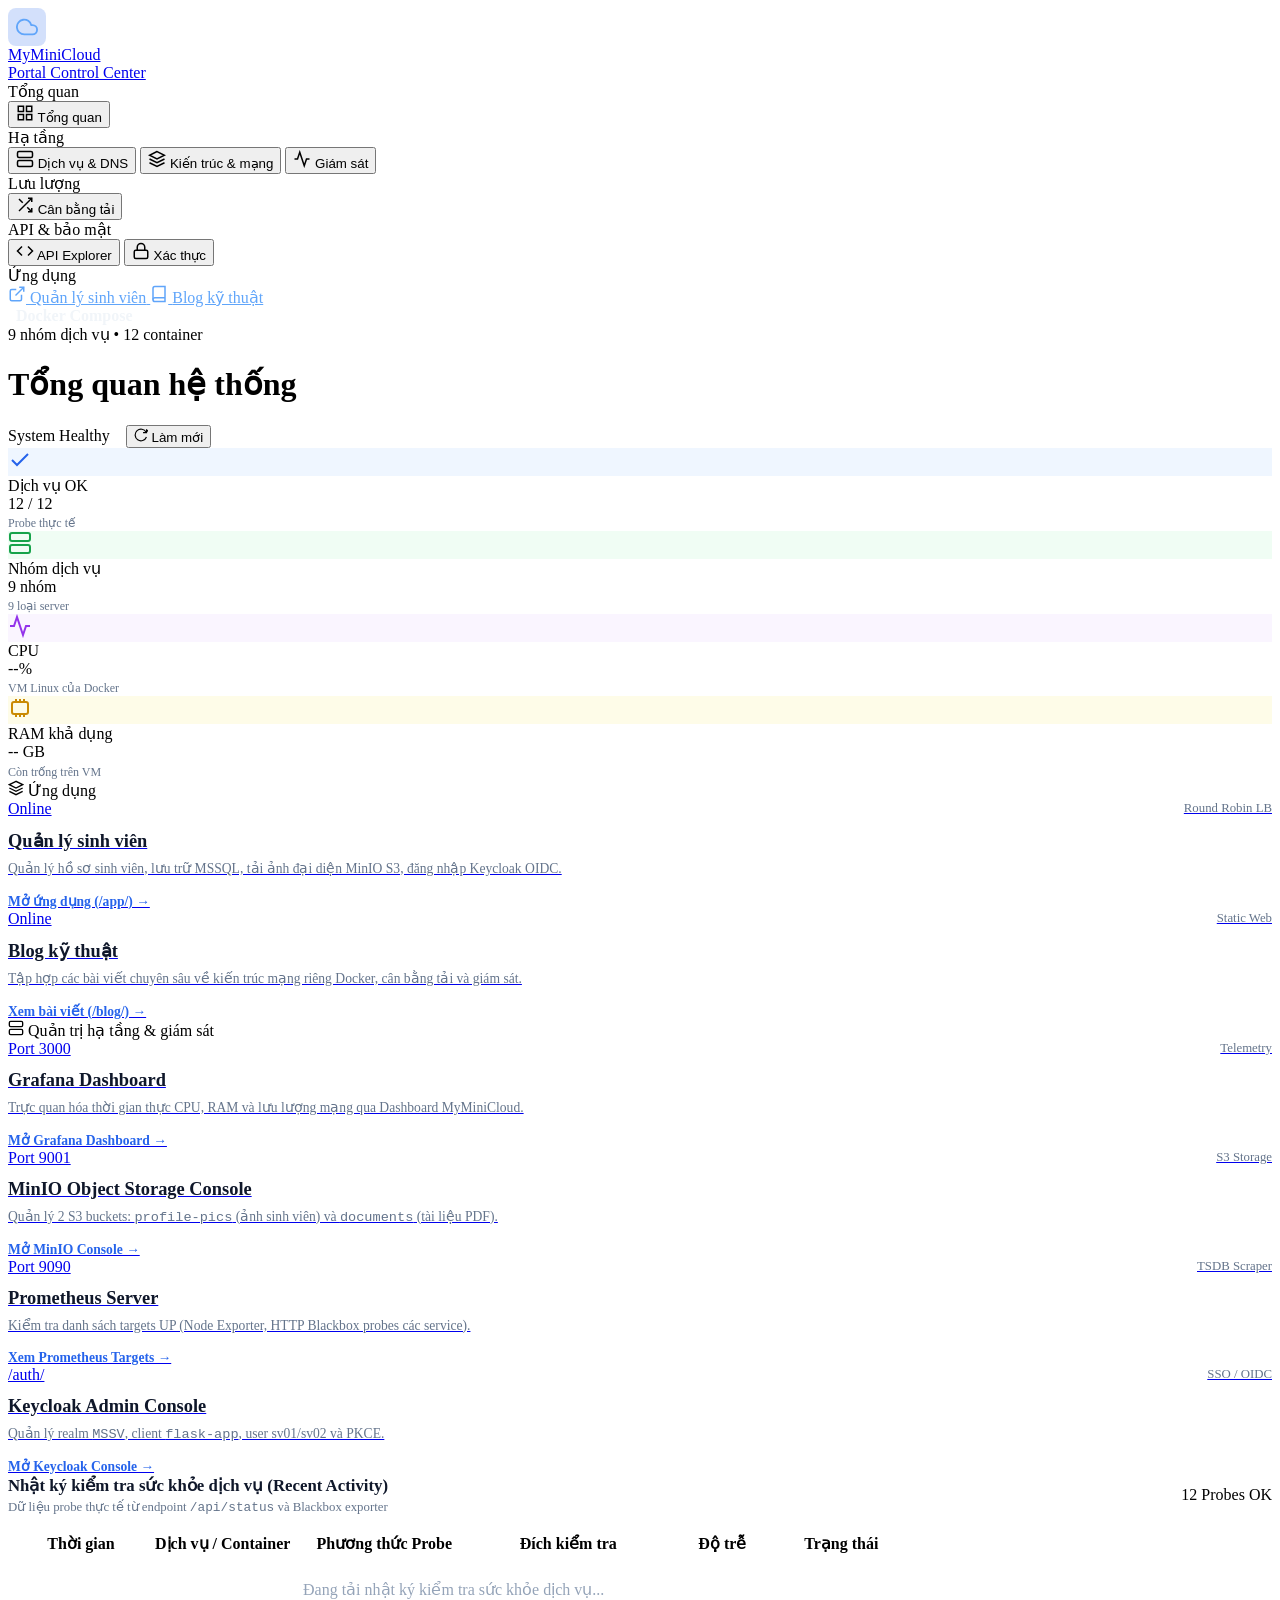
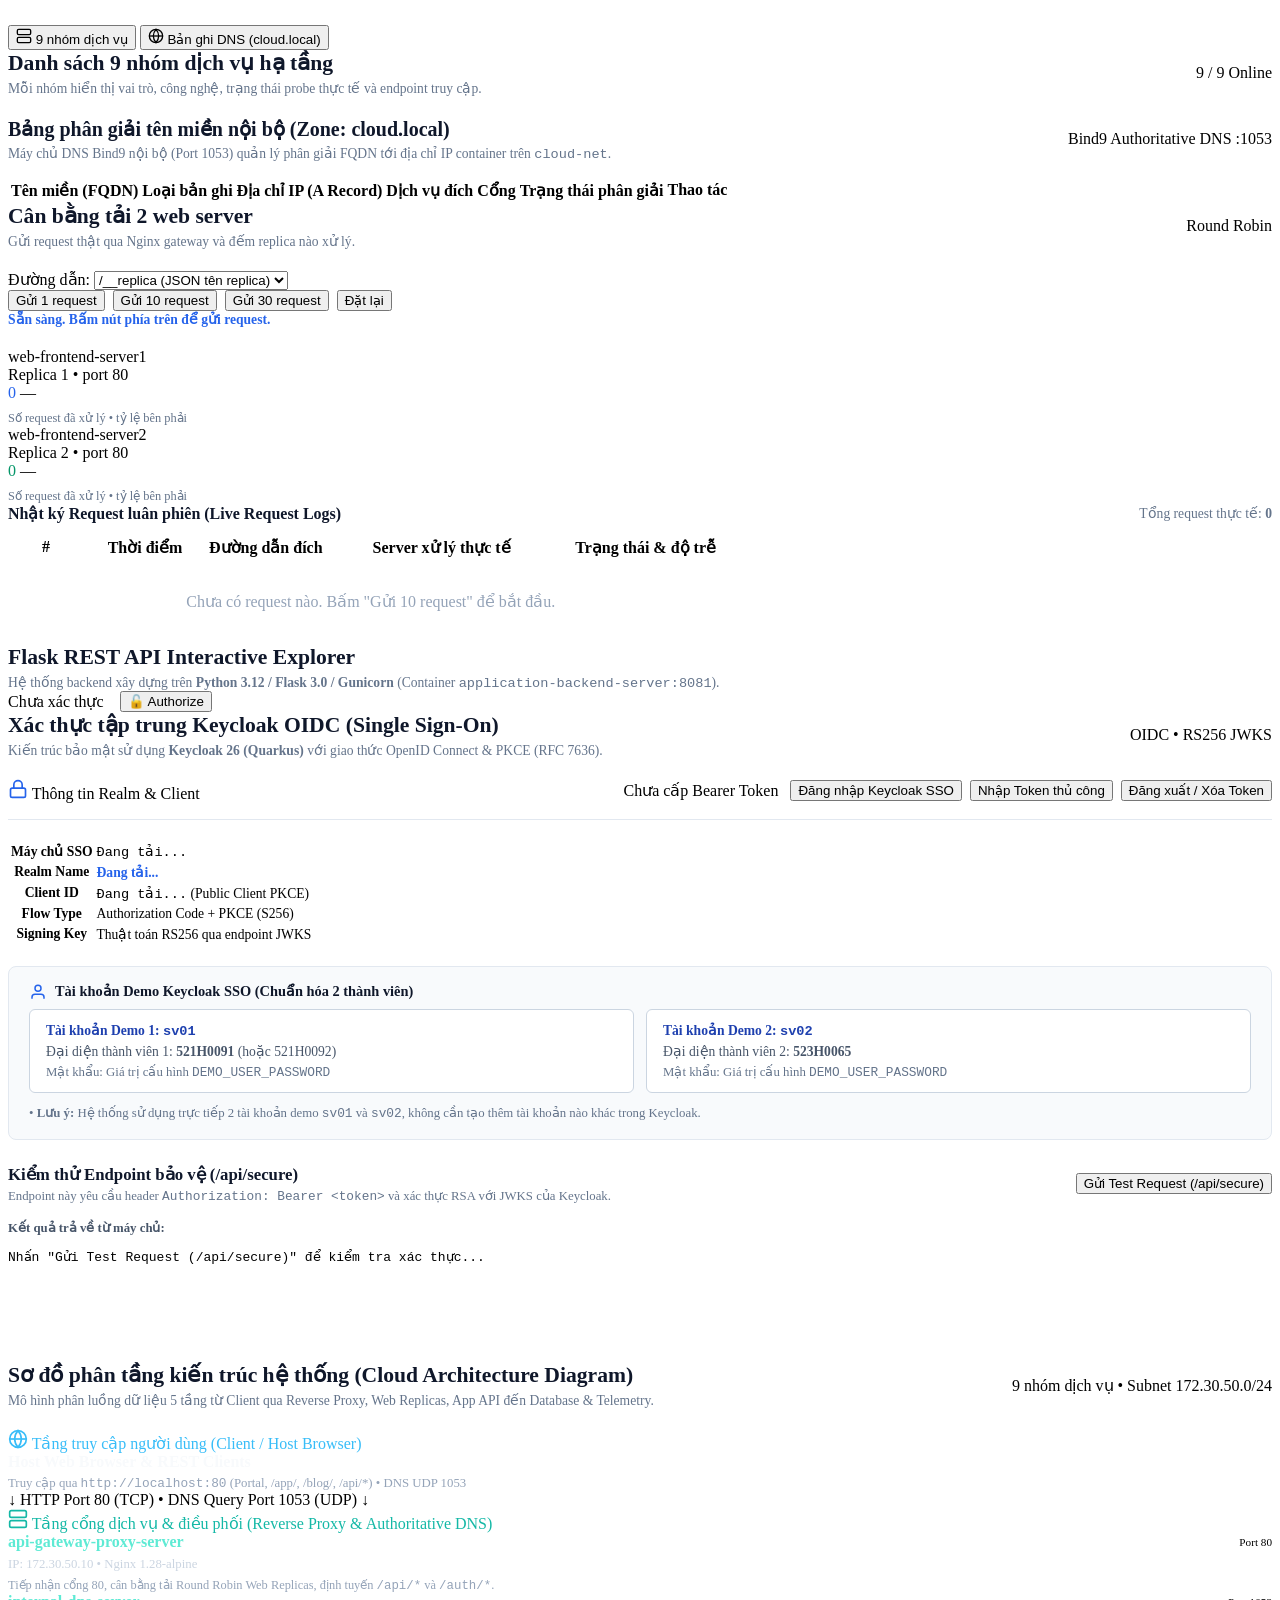
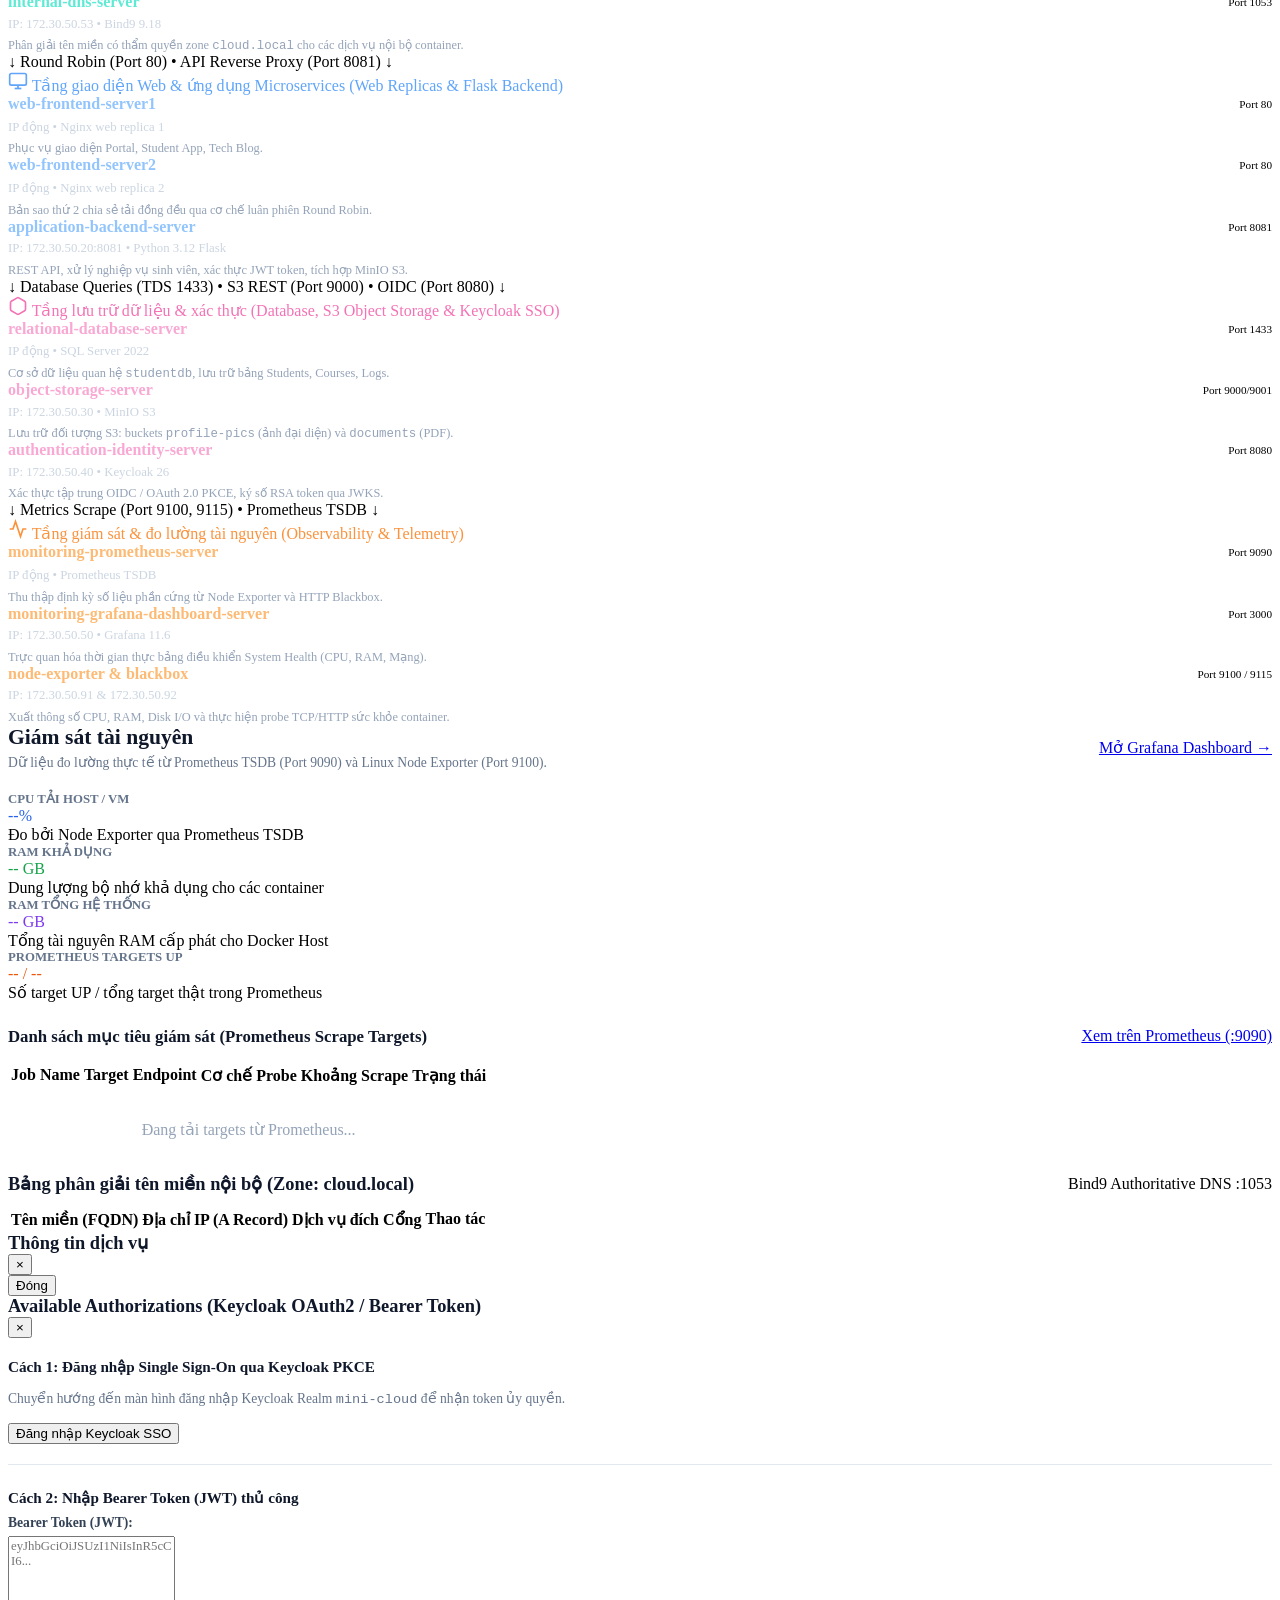
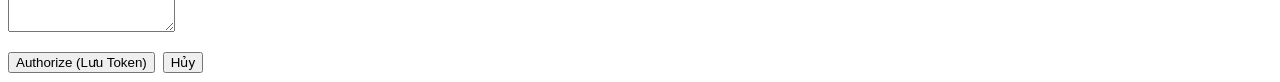
==== commit f43933e9: "fix: align demo accounts sv01 sv02 in portal auth - Huong dan tai khoan demo sv01 dai dien cho 521H0" ====
--- a/web/html/index.html
+++ b/web/html/index.html
@@ -649,6 +649,32 @@
                 <tr><th>Signing Key</th><td>Thuật toán RS256 qua endpoint JWKS</td></tr>
               </tbody>
             </table>
+
+            <!-- Hướng dẫn tài khoản demo sv01 & sv02 -->
+            <div style="margin-top: 1.25rem; padding: 1rem 1.25rem; background: #f8fafc; border: 1px solid #e2e8f0; border-radius: 8px;">
+              <div style="font-size: 0.9rem; font-weight: 700; color: #0f172a; margin-bottom: 0.5rem; display: flex; align-items: center; gap: 0.5rem;">
+                <svg width="18" height="18" viewBox="0 0 24 24" fill="none" stroke="#2563eb" stroke-width="2">
+                  <path d="M20 21v-2a4 4 0 0 0-4-4H8a4 4 0 0 0-4 4v2"></path>
+                  <circle cx="12" cy="7" r="4"></circle>
+                </svg>
+                Tài khoản Demo Keycloak SSO (Chuẩn hóa 2 thành viên)
+              </div>
+              <div style="display: grid; grid-template-columns: repeat(auto-fit, minmax(280px, 1fr)); gap: 0.75rem; font-size: 0.85rem;">
+                <div style="background: #ffffff; padding: 0.75rem 1rem; border-radius: 6px; border: 1px solid #cbd5e1;">
+                  <div style="font-weight: 700; color: #1e40af; margin-bottom: 0.25rem;">Tài khoản Demo 1: <code>sv01</code></div>
+                  <div style="color: #475569;">Đại diện thành viên 1: <strong>521H0091</strong> (hoặc 521H0092)</div>
+                  <div style="font-size: 0.8rem; color: #64748b; margin-top: 0.25rem;">Mật khẩu: Giá trị cấu hình <code>DEMO_USER_PASSWORD</code></div>
+                </div>
+                <div style="background: #ffffff; padding: 0.75rem 1rem; border-radius: 6px; border: 1px solid #cbd5e1;">
+                  <div style="font-weight: 700; color: #1e40af; margin-bottom: 0.25rem;">Tài khoản Demo 2: <code>sv02</code></div>
+                  <div style="color: #475569;">Đại diện thành viên 2: <strong>523H0065</strong></div>
+                  <div style="font-size: 0.8rem; color: #64748b; margin-top: 0.25rem;">Mật khẩu: Giá trị cấu hình <code>DEMO_USER_PASSWORD</code></div>
+                </div>
+              </div>
+              <div style="margin-top: 0.75rem; font-size: 0.8rem; color: #64748b; line-height: 1.4;">
+                &bull; <strong>Lưu ý:</strong> Hệ thống sử dụng trực tiếp 2 tài khoản demo <code>sv01</code> và <code>sv02</code>, không cần tạo thêm tài khoản nào khác trong Keycloak.
+              </div>
+            </div>
           </div>
 
           <!-- Test Protected Endpoint /api/secure -->
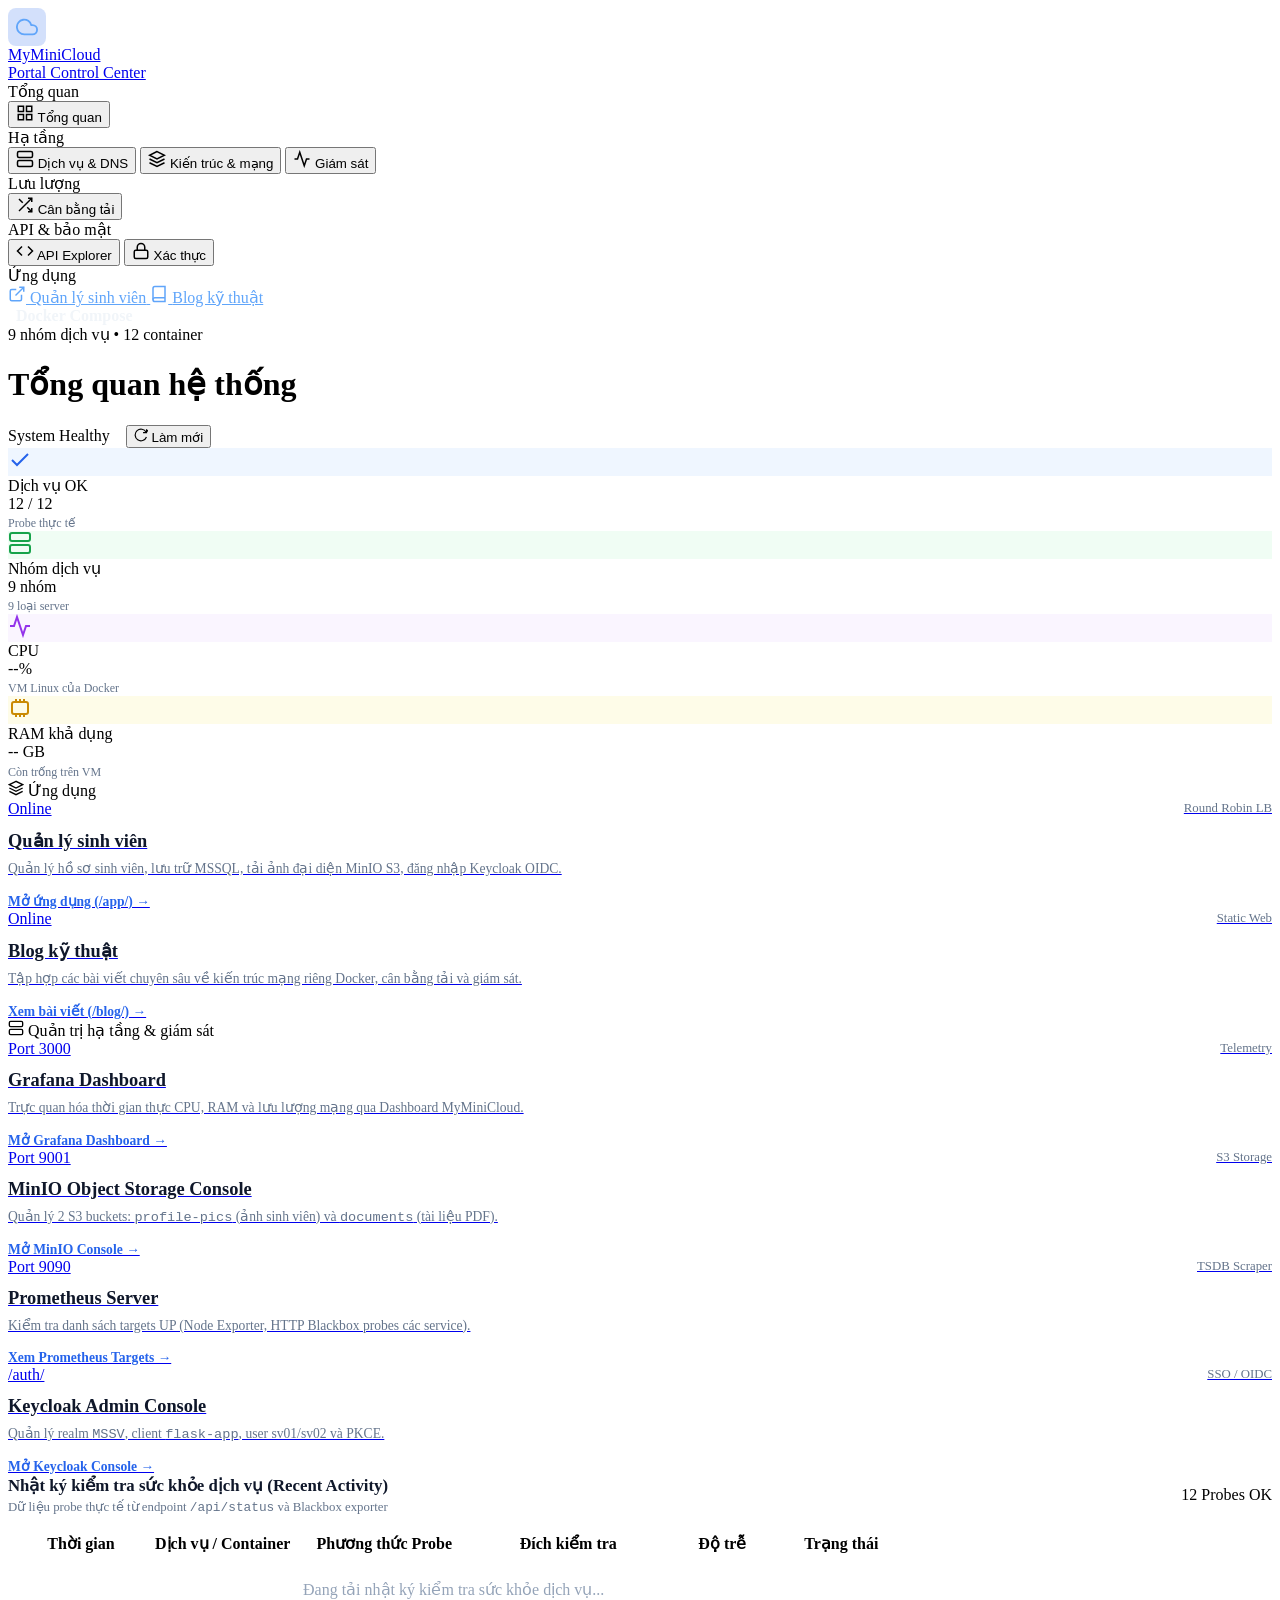
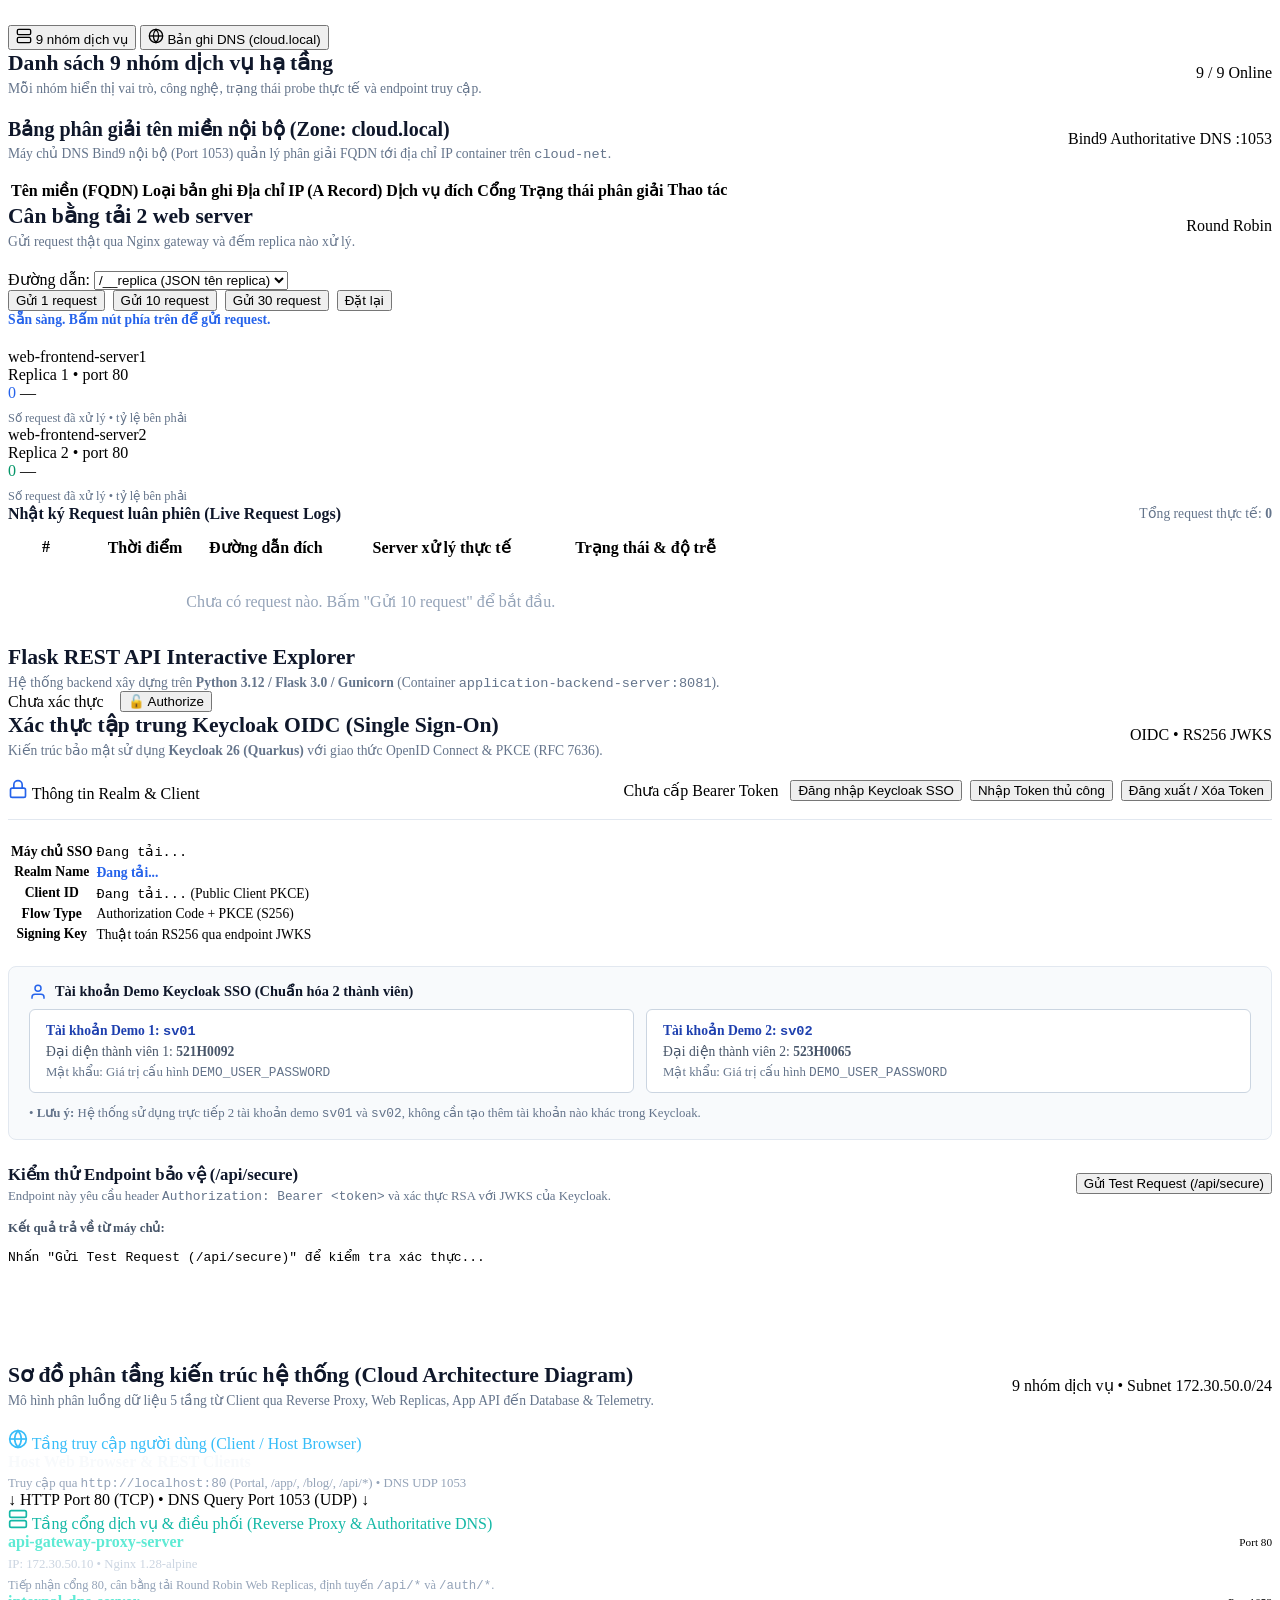
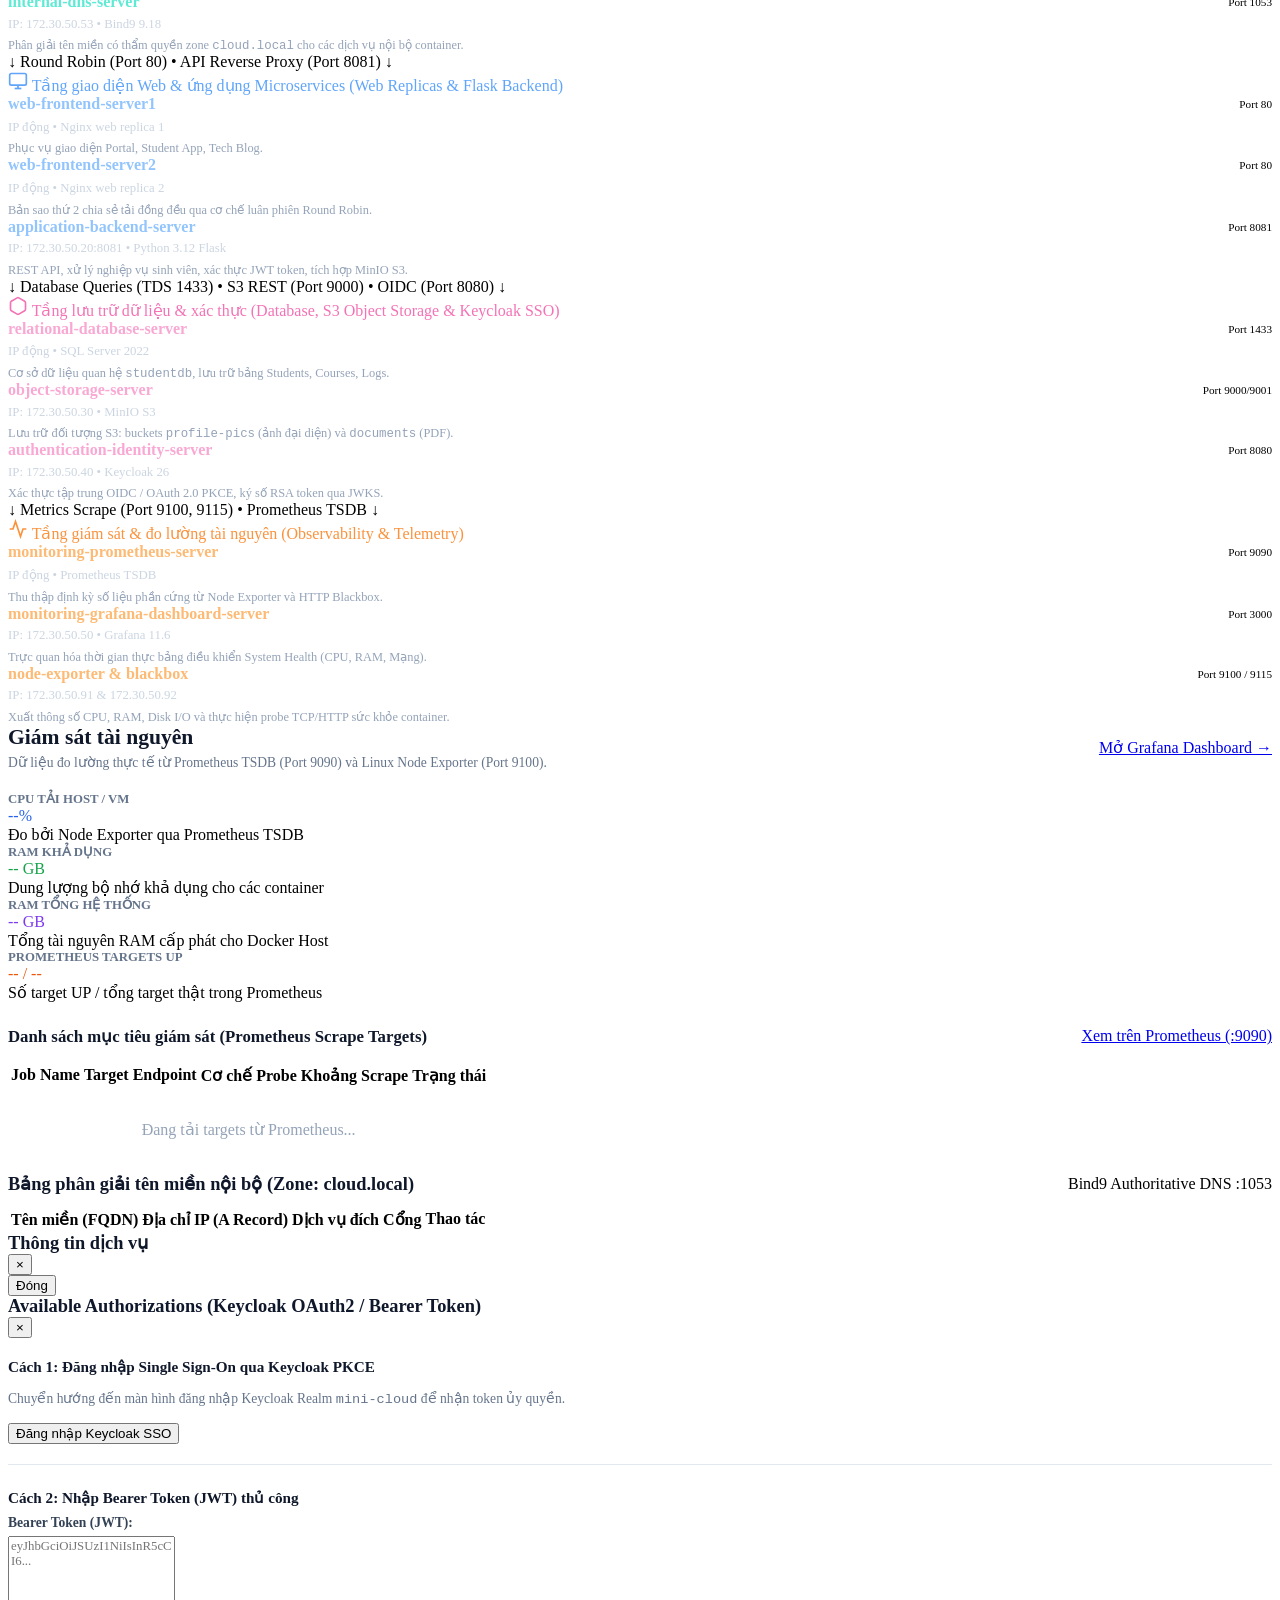
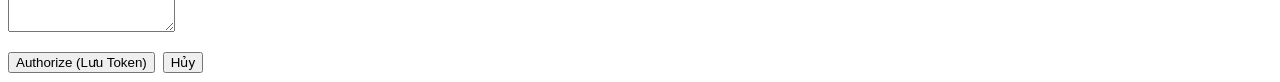
==== commit d3c9ae1c: "fix: correct student code 521H0092 - Dinh chinh ma so sinh vien thanh vien 1 la 521H0092  - Tai khoa" ====
--- a/web/html/index.html
+++ b/web/html/index.html
@@ -662,7 +662,7 @@
               <div style="display: grid; grid-template-columns: repeat(auto-fit, minmax(280px, 1fr)); gap: 0.75rem; font-size: 0.85rem;">
                 <div style="background: #ffffff; padding: 0.75rem 1rem; border-radius: 6px; border: 1px solid #cbd5e1;">
                   <div style="font-weight: 700; color: #1e40af; margin-bottom: 0.25rem;">Tài khoản Demo 1: <code>sv01</code></div>
-                  <div style="color: #475569;">Đại diện thành viên 1: <strong>521H0091</strong> (hoặc 521H0092)</div>
+                  <div style="color: #475569;">Đại diện thành viên 1: <strong>521H0092</strong></div>
                   <div style="font-size: 0.8rem; color: #64748b; margin-top: 0.25rem;">Mật khẩu: Giá trị cấu hình <code>DEMO_USER_PASSWORD</code></div>
                 </div>
                 <div style="background: #ffffff; padding: 0.75rem 1rem; border-radius: 6px; border: 1px solid #cbd5e1;">
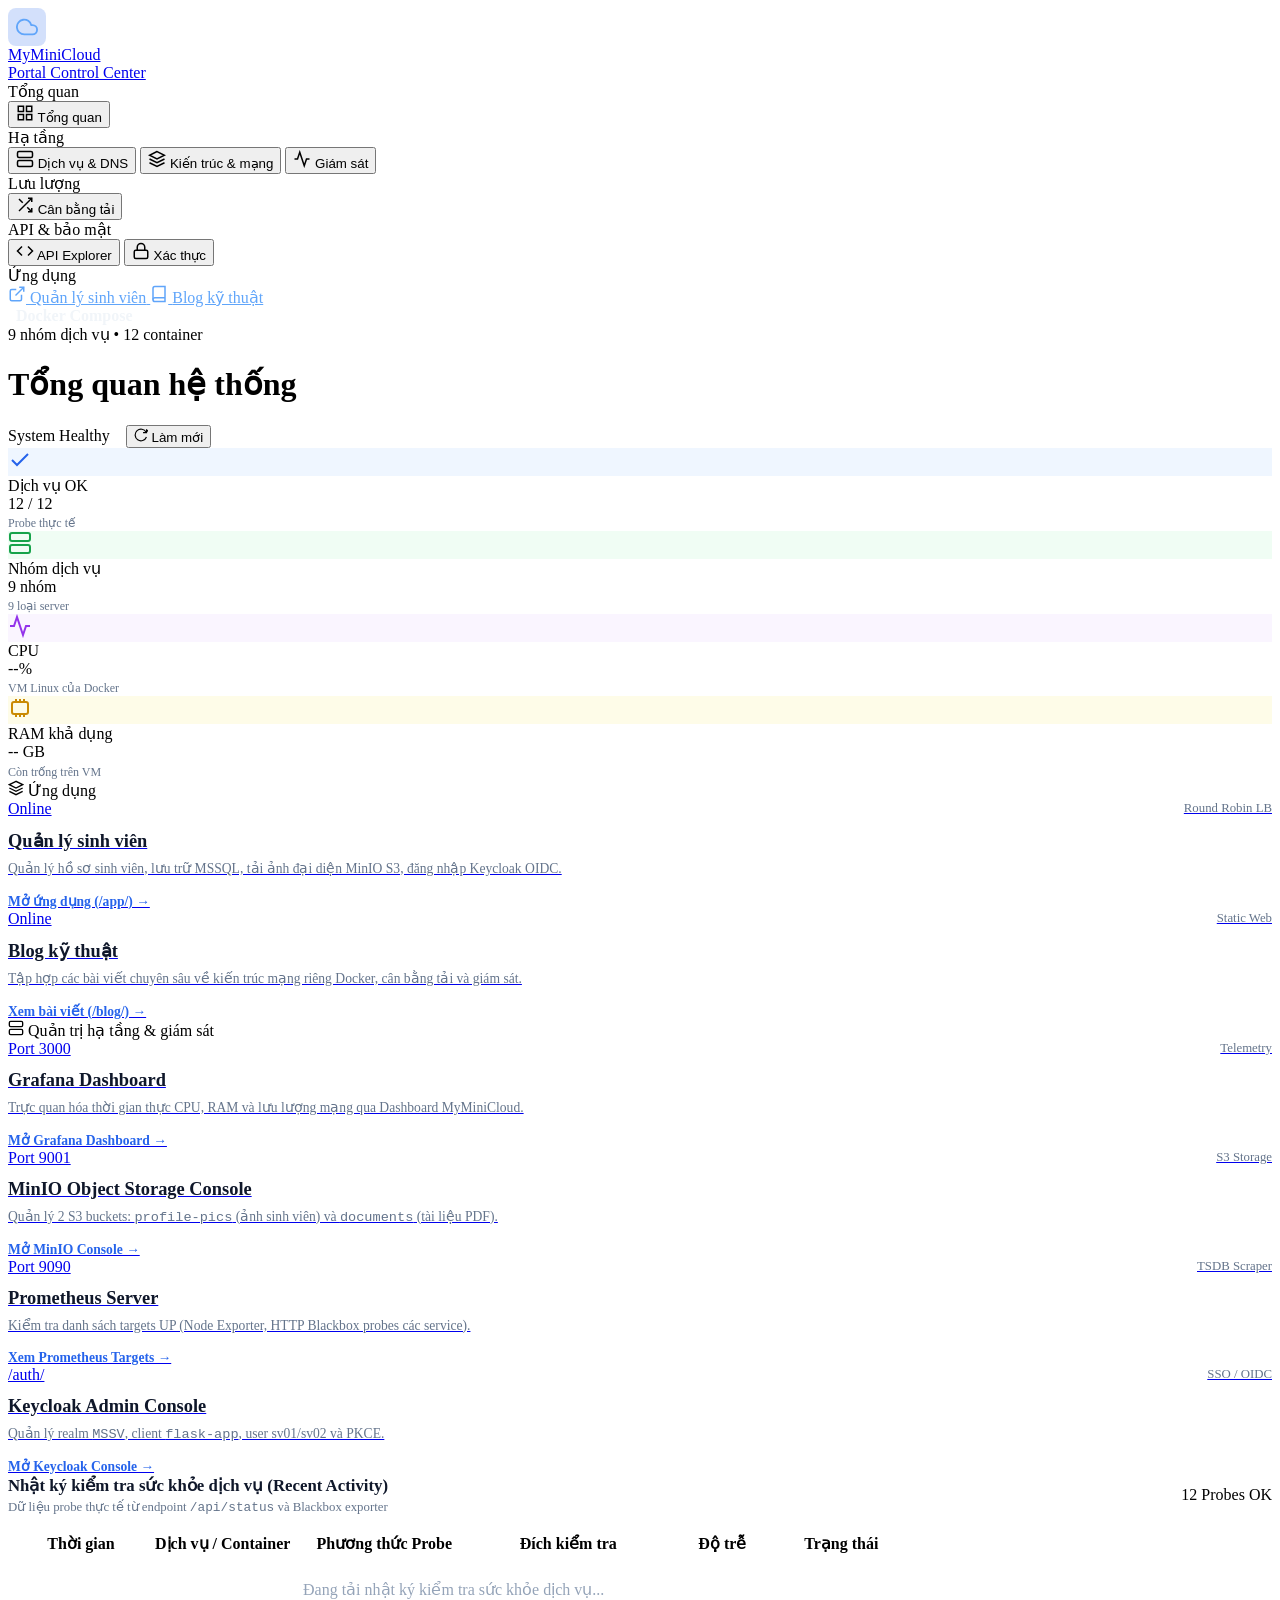
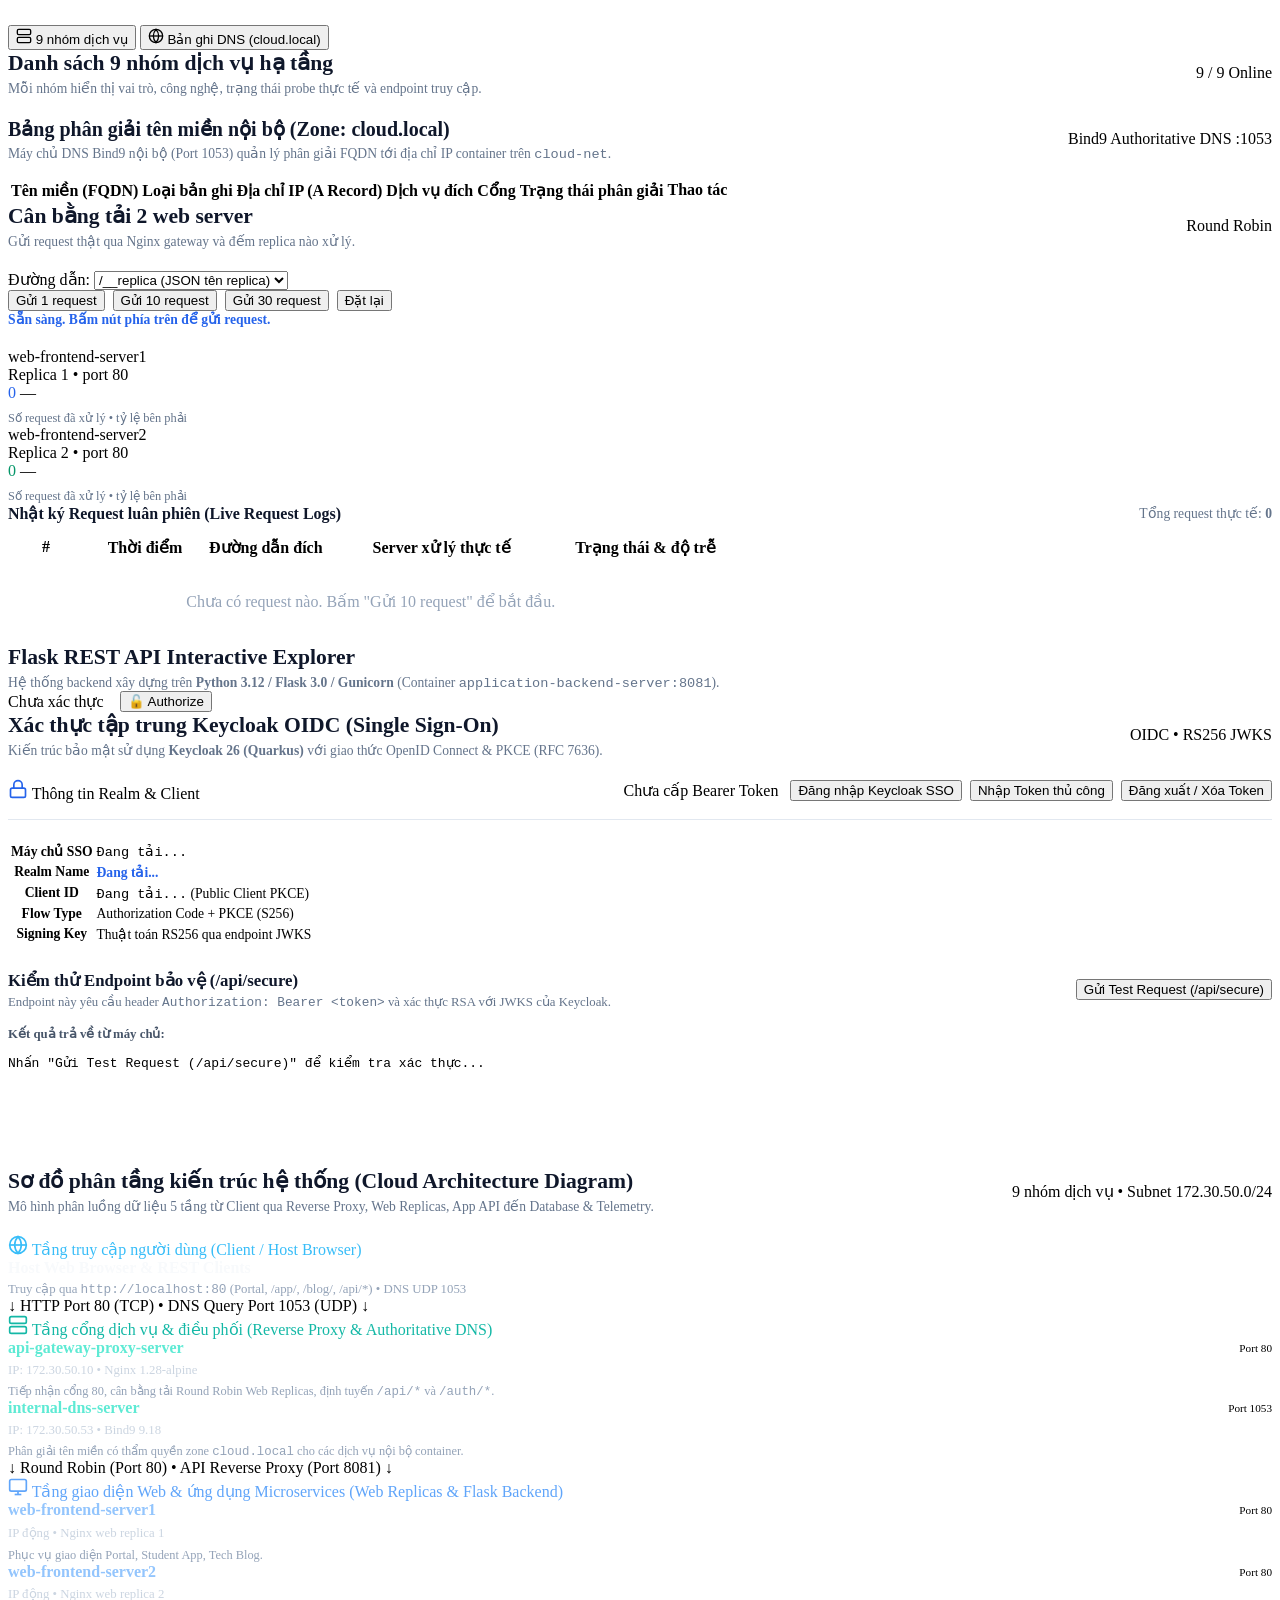
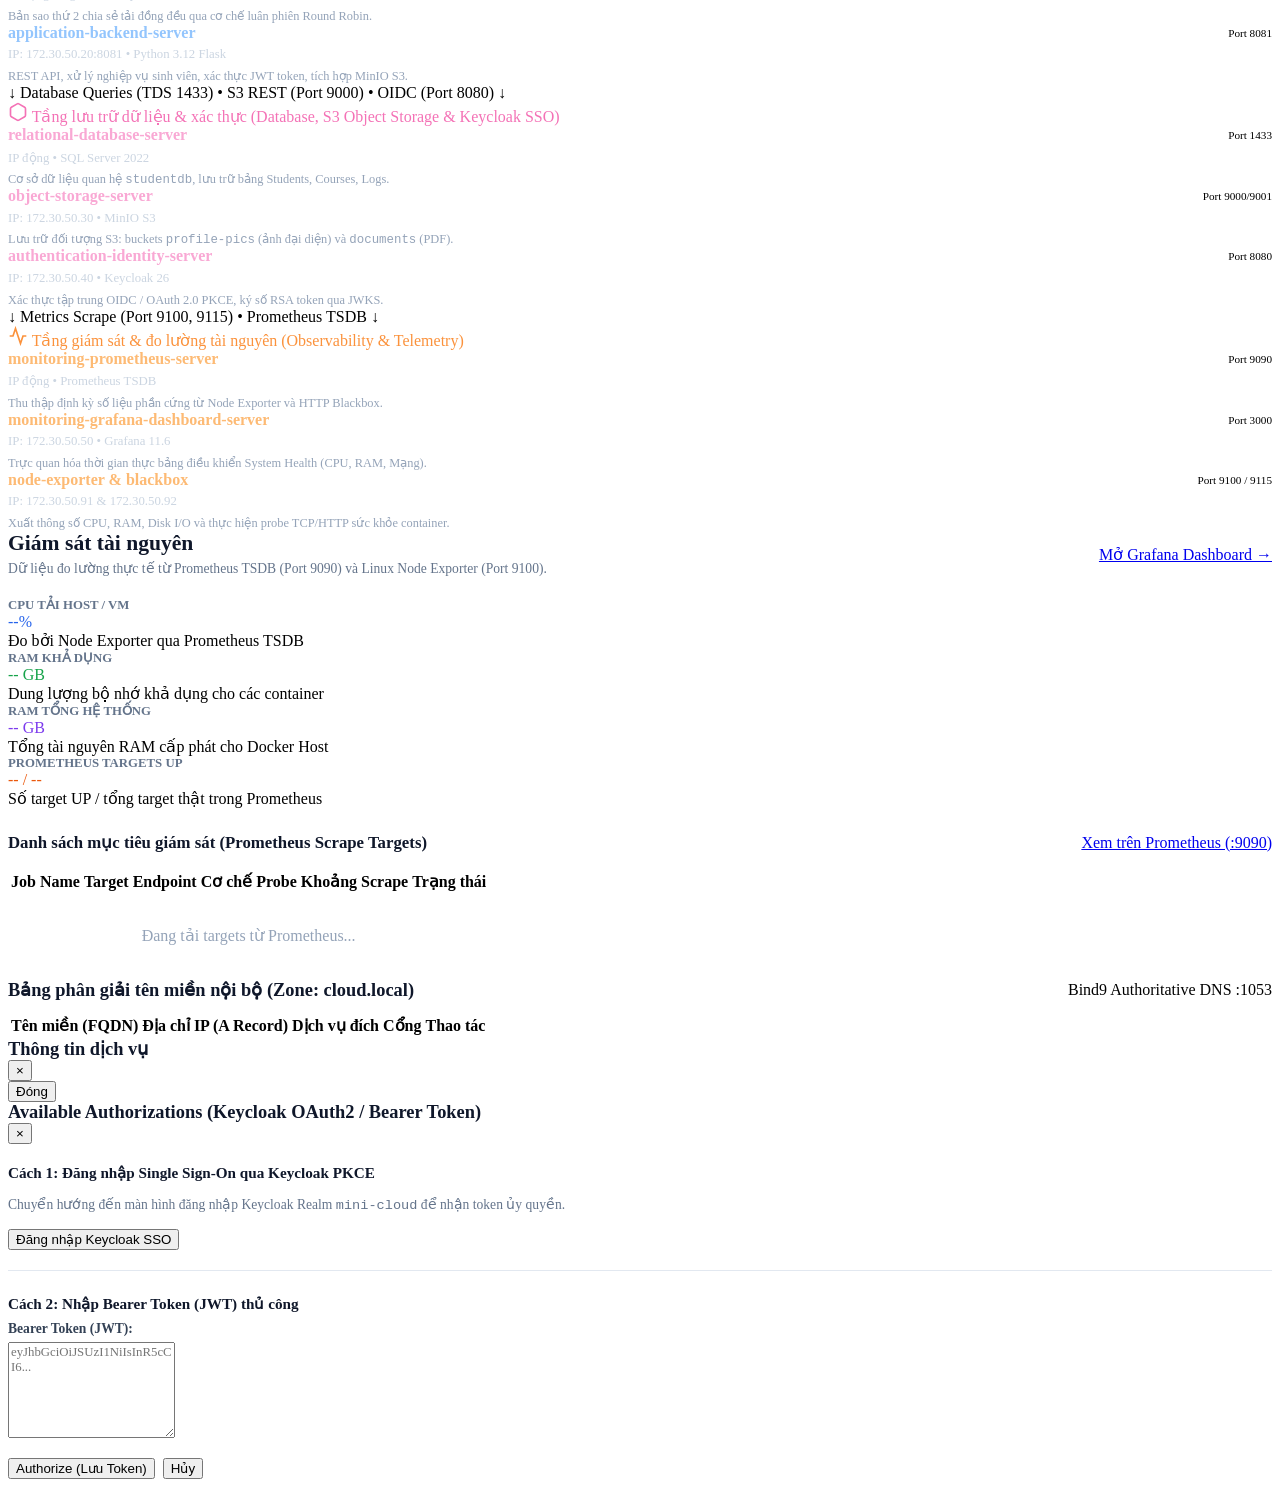
==== commit 974c1f63: "chore: remove demo accounts guide card from auth view - Loại bỏ khối hướng dẫn tài khoản demo Keyclo" ====
--- a/web/html/index.html
+++ b/web/html/index.html
@@ -649,32 +649,6 @@
                 <tr><th>Signing Key</th><td>Thuật toán RS256 qua endpoint JWKS</td></tr>
               </tbody>
             </table>
-
-            <!-- Hướng dẫn tài khoản demo sv01 & sv02 -->
-            <div style="margin-top: 1.25rem; padding: 1rem 1.25rem; background: #f8fafc; border: 1px solid #e2e8f0; border-radius: 8px;">
-              <div style="font-size: 0.9rem; font-weight: 700; color: #0f172a; margin-bottom: 0.5rem; display: flex; align-items: center; gap: 0.5rem;">
-                <svg width="18" height="18" viewBox="0 0 24 24" fill="none" stroke="#2563eb" stroke-width="2">
-                  <path d="M20 21v-2a4 4 0 0 0-4-4H8a4 4 0 0 0-4 4v2"></path>
-                  <circle cx="12" cy="7" r="4"></circle>
-                </svg>
-                Tài khoản Demo Keycloak SSO (Chuẩn hóa 2 thành viên)
-              </div>
-              <div style="display: grid; grid-template-columns: repeat(auto-fit, minmax(280px, 1fr)); gap: 0.75rem; font-size: 0.85rem;">
-                <div style="background: #ffffff; padding: 0.75rem 1rem; border-radius: 6px; border: 1px solid #cbd5e1;">
-                  <div style="font-weight: 700; color: #1e40af; margin-bottom: 0.25rem;">Tài khoản Demo 1: <code>sv01</code></div>
-                  <div style="color: #475569;">Đại diện thành viên 1: <strong>521H0092</strong></div>
-                  <div style="font-size: 0.8rem; color: #64748b; margin-top: 0.25rem;">Mật khẩu: Giá trị cấu hình <code>DEMO_USER_PASSWORD</code></div>
-                </div>
-                <div style="background: #ffffff; padding: 0.75rem 1rem; border-radius: 6px; border: 1px solid #cbd5e1;">
-                  <div style="font-weight: 700; color: #1e40af; margin-bottom: 0.25rem;">Tài khoản Demo 2: <code>sv02</code></div>
-                  <div style="color: #475569;">Đại diện thành viên 2: <strong>523H0065</strong></div>
-                  <div style="font-size: 0.8rem; color: #64748b; margin-top: 0.25rem;">Mật khẩu: Giá trị cấu hình <code>DEMO_USER_PASSWORD</code></div>
-                </div>
-              </div>
-              <div style="margin-top: 0.75rem; font-size: 0.8rem; color: #64748b; line-height: 1.4;">
-                &bull; <strong>Lưu ý:</strong> Hệ thống sử dụng trực tiếp 2 tài khoản demo <code>sv01</code> và <code>sv02</code>, không cần tạo thêm tài khoản nào khác trong Keycloak.
-              </div>
-            </div>
           </div>
 
           <!-- Test Protected Endpoint /api/secure -->
